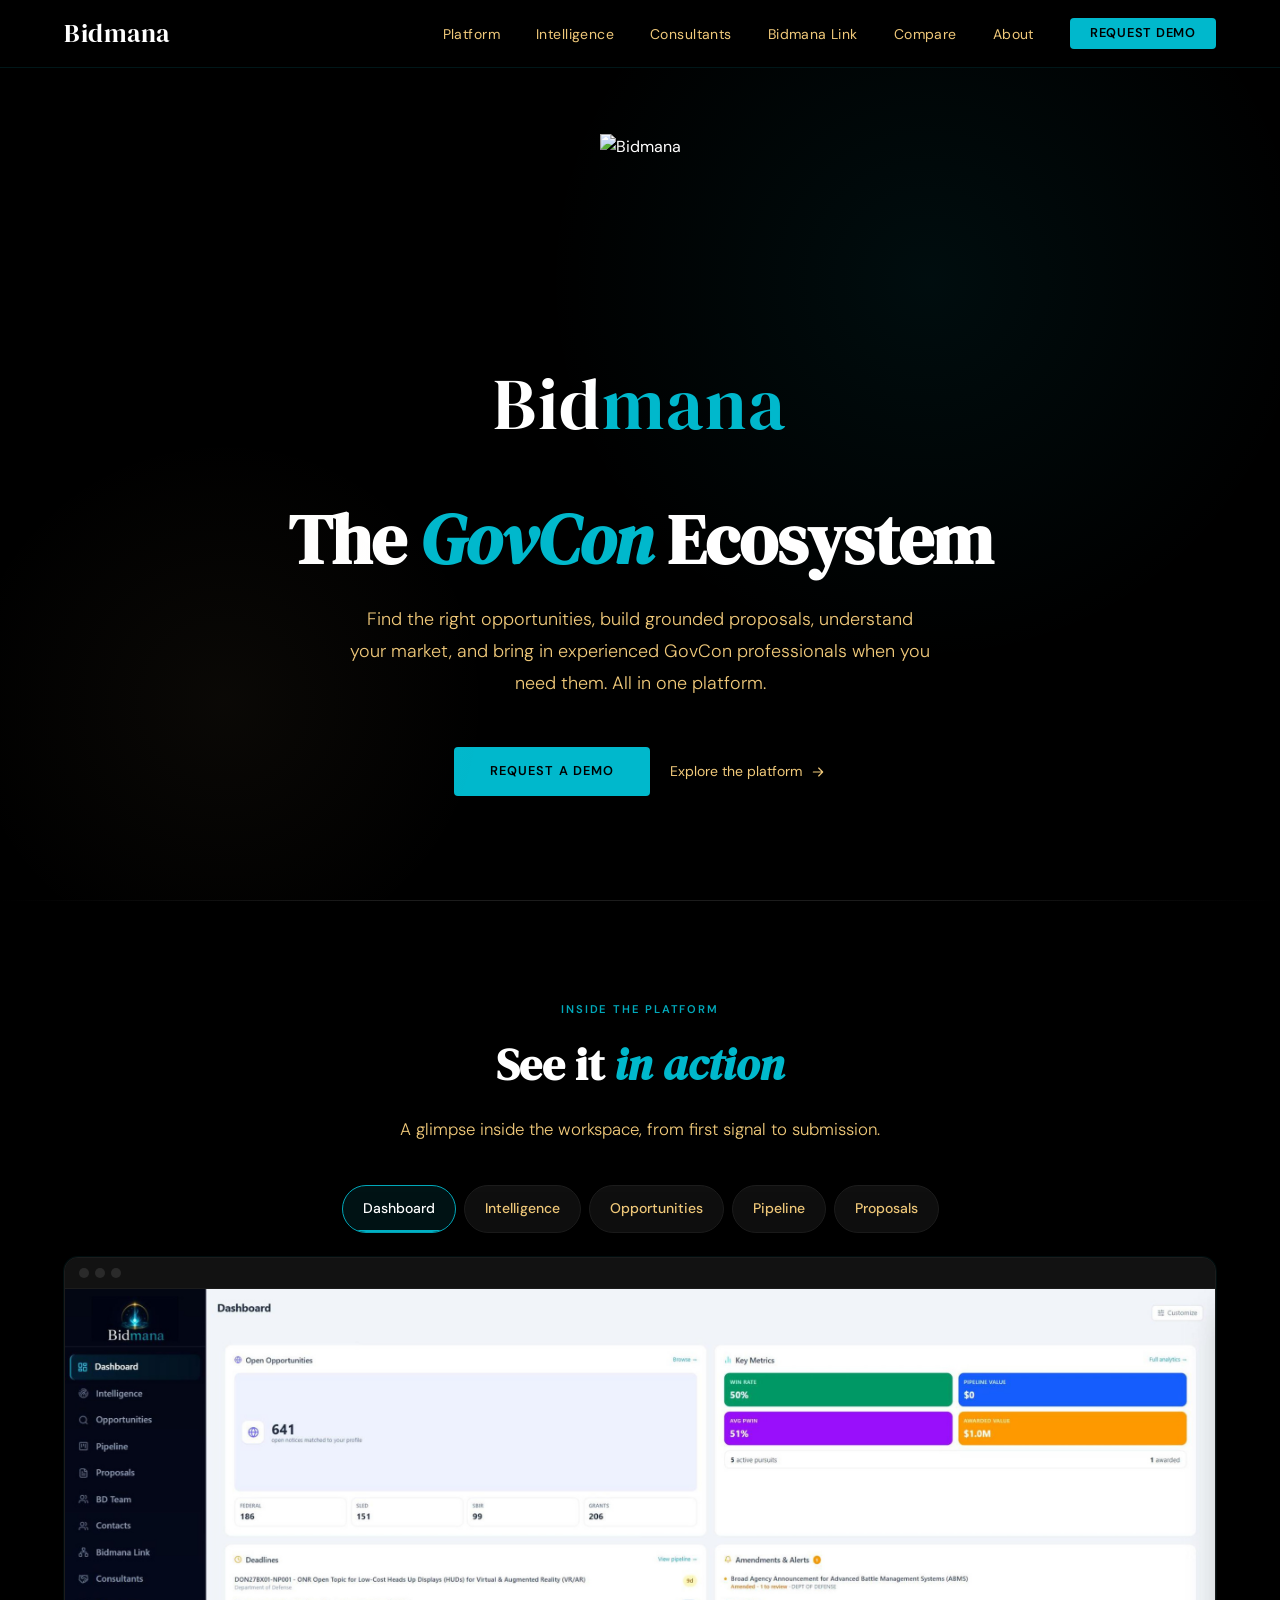
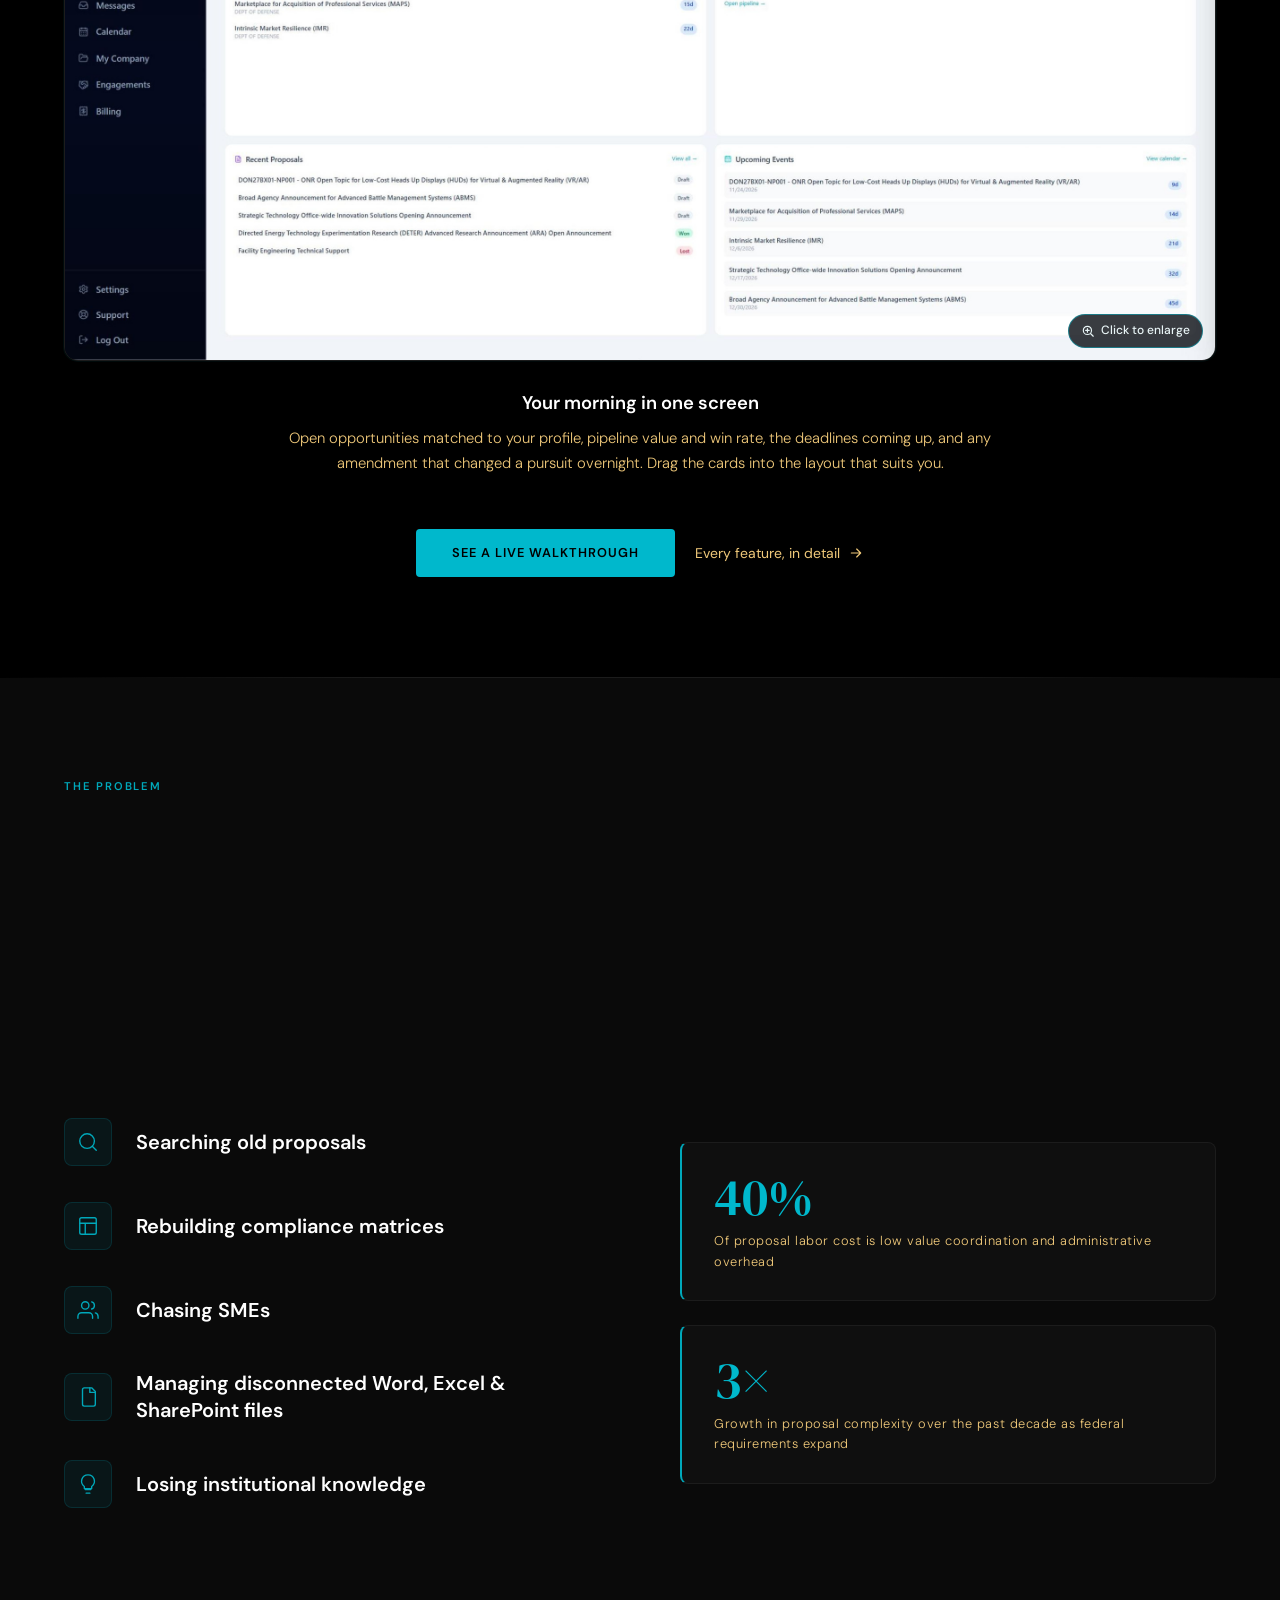
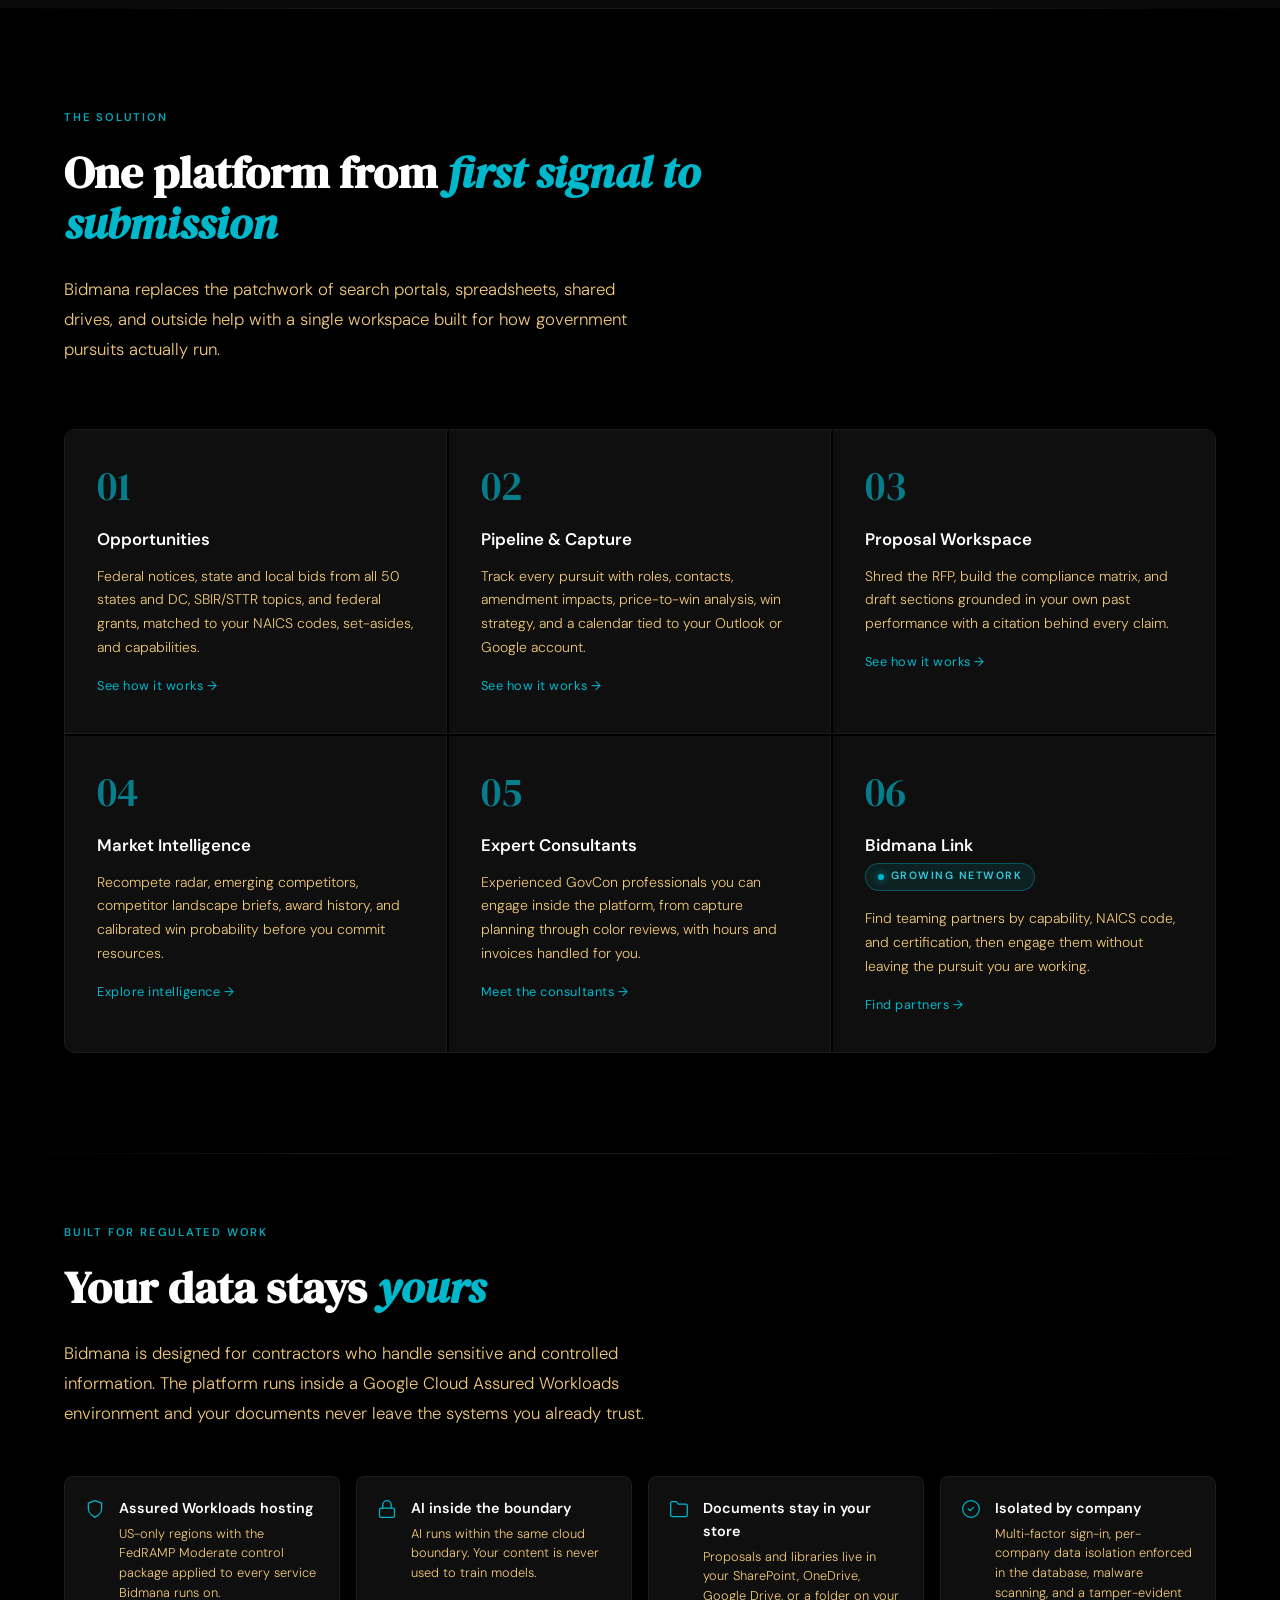
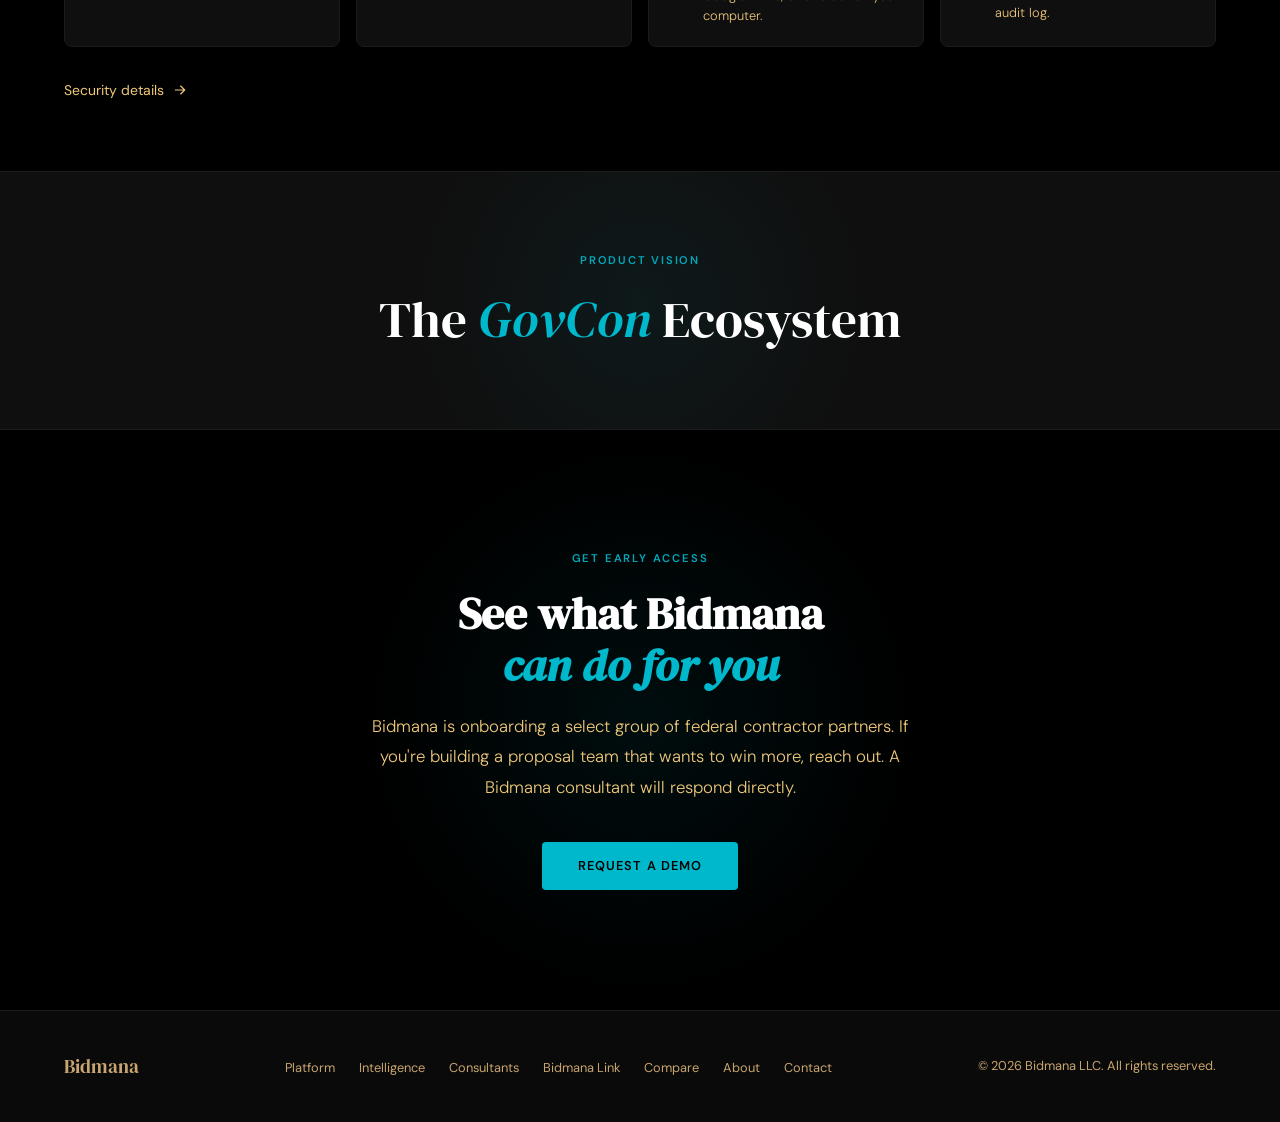
==== index.html @ 00838769 "Showcase: wider frame, enlarged view fills the window's width, screenshots saved with less compressi" ====
<!DOCTYPE html>
<html lang="en">
<head>
  <meta charset="UTF-8" />
  <meta name="viewport" content="width=device-width, initial-scale=1.0" />
  <title>Bidmana | The GovCon Ecosystem</title>
  <meta name="description" content="Bidmana modernizes government proposal operations through AI and expert consultation. Opportunities, capture, proposals, market intelligence, teaming, and GovCon consultants in one platform." />
  <link rel="canonical" href="https://bidmana.com/" />
  <link rel="icon" type="image/png" href="favicon-mana.png" />
  <link rel="preconnect" href="https://fonts.googleapis.com" />
  <link rel="preconnect" href="https://fonts.gstatic.com" crossorigin />
  <link href="https://fonts.googleapis.com/css2?family=DM+Serif+Display:ital@0;1&family=DM+Sans:ital,opsz,wght@0,9..40,300;0,9..40,400;0,9..40,500;0,9..40,600;1,9..40,300&display=swap" rel="stylesheet" />
  <link rel="stylesheet" href="assets/site.css?v=20261116b" />
</head>
<body>

  <!-- NAV -->
  <nav>
    <a href="./" class="nav-logo">Bidmana</a>
    <ul class="nav-links">
      <li><a href="platform">Platform</a></li>
      <li><a href="intelligence">Intelligence</a></li>
      <li><a href="consultants">Consultants</a></li>
      <li><a href="link">Bidmana Link</a></li>
        <li><a href="compare">Compare</a></li>
      <li><a href="about">About</a></li>
      <li><a href="mailto:contact_us@bidmana.com" class="nav-cta mailto-cta">Request Demo</a></li>
    </ul>
    <button class="nav-toggle" aria-label="Toggle menu" aria-expanded="false">
      <span></span>
      <span></span>
      <span></span>
    </button>
  </nav>

  <!-- HERO -->
  <section class="hero">
    <div class="hero-logo anim">
      <img src="mana.png" alt="Bidmana" />
      <span class="hero-wordmark"><span class="wm-bid">Bid</span><span class="wm-mana">mana</span></span>
    </div>
    <h1 class="anim" style="animation-delay:0.08s">The <em>GovCon</em> Ecosystem</h1>
    <p class="hero-sub anim" style="animation-delay:0.16s">
      Find the right opportunities, build grounded proposals, understand your market, and bring in experienced GovCon professionals when you need them. All in one platform.
    </p>
    <div class="hero-actions anim" style="animation-delay:0.24s">
      <a href="mailto:contact_us@bidmana.com" class="btn-primary mailto-cta">Request a Demo</a>
      <a href="platform" class="btn-ghost">Explore the platform
        <svg viewBox="0 0 24 24"><path d="M5 12h14M13 6l6 6-6 6"/></svg>
      </a>
    </div>
  </section>

  <div class="divider"></div>

  <!-- SHOWCASE: the product itself, one screen at a time, in the order of the app's own menu -->
  <section id="showcase" class="showcase">
    <div class="section-label">Inside the Platform</div>
    <h2 class="section-title anim">See it <em>in action</em></h2>
    <p class="section-body anim" style="animation-delay:0.1s">
      A glimpse inside the workspace, from first signal to submission.
    </p>

    <div class="shot-tabs anim" role="tablist" aria-label="Product screens" style="animation-delay:0.15s">
      <button class="shot-tab is-active" role="tab" aria-selected="true" aria-controls="shot-dashboard" id="tab-dashboard" data-shot="dashboard">
        <span class="shot-tab-label">Dashboard</span>
        <span class="shot-progress"><i></i></span>
      </button>
      <button class="shot-tab" role="tab" aria-selected="false" aria-controls="shot-intelligence" id="tab-intelligence" data-shot="intelligence" tabindex="-1">
        <span class="shot-tab-label">Intelligence</span>
        <span class="shot-progress"><i></i></span>
      </button>
      <button class="shot-tab" role="tab" aria-selected="false" aria-controls="shot-opportunities" id="tab-opportunities" data-shot="opportunities" tabindex="-1">
        <span class="shot-tab-label">Opportunities</span>
        <span class="shot-progress"><i></i></span>
      </button>
      <button class="shot-tab" role="tab" aria-selected="false" aria-controls="shot-pipeline" id="tab-pipeline" data-shot="pipeline" tabindex="-1">
        <span class="shot-tab-label">Pipeline</span>
        <span class="shot-progress"><i></i></span>
      </button>
      <button class="shot-tab" role="tab" aria-selected="false" aria-controls="shot-proposal" id="tab-proposal" data-shot="proposal" tabindex="-1">
        <span class="shot-tab-label">Proposals</span>
        <span class="shot-progress"><i></i></span>
      </button>
    </div>

    <div class="shot-stage anim" style="animation-delay:0.2s">
      <div class="shot-frame" aria-live="polite">
        <div class="shot-chrome">
          <span></span><span></span><span></span>
        </div>
        <div class="shot-screens">
          <figure class="shot-screen is-active" id="shot-dashboard" role="tabpanel" aria-labelledby="tab-dashboard">
            <img src="assets/showcase/dashboard.jpg?v=20261116x3" alt="The Bidmana dashboard on one screen: open opportunities matched to the company, key metrics, deadlines, amendment alerts, recent proposals and upcoming events" loading="lazy" width="1284" height="749" />
          </figure>
          <figure class="shot-screen" id="shot-intelligence" role="tabpanel" aria-labelledby="tab-intelligence" hidden>
            <img src="assets/showcase/intelligence.jpg?v=20261116x3" alt="Intelligence analytics on one screen: win rate, pipeline by stage, predicted versus actual win probability, score distribution and monthly pipeline adds" loading="lazy" width="1284" height="749" />
          </figure>
          <figure class="shot-screen" id="shot-opportunities" role="tabpanel" aria-labelledby="tab-opportunities" hidden>
            <img src="assets/showcase/opportunities.jpg?v=20261116x3" alt="Opportunity search results with fit scores, estimated values, due dates and one-click add to pipeline" loading="lazy" width="1284" height="749" />
          </figure>
          <figure class="shot-screen" id="shot-pipeline" role="tabpanel" aria-labelledby="tab-pipeline" hidden>
            <img src="assets/showcase/pipeline.jpg?v=20261116x3" alt="The pipeline board: pursuits moving from Tracking through Qualifying and Pursuing to Proposal and Submitted, each with its files, win probability and due date" loading="lazy" width="1284" height="749" />
          </figure>
          <figure class="shot-screen" id="shot-proposal" role="tabpanel" aria-labelledby="tab-proposal" hidden>
            <img src="assets/showcase/proposal.jpg?v=20261116x3" alt="The proposal workspace: the Word-style editor open on a proposal's cover page, with document status and the AI assistant beside it" loading="lazy" width="1284" height="749" />
          </figure>
          <button type="button" class="shot-zoom-btn" aria-label="Enlarge this screenshot">
            <svg viewBox="0 0 24 24" fill="none" stroke="currentColor" stroke-width="2" stroke-linecap="round" stroke-linejoin="round" aria-hidden="true"><circle cx="11" cy="11" r="7"/><path d="M21 21l-4.3-4.3M11 8v6M8 11h6"/></svg>
            Click to enlarge
          </button>
        </div>
      </div>

      <div class="shot-notes">
        <div class="shot-note is-active" data-shot="dashboard">
          <h3>Your morning in one screen</h3>
          <p>Open opportunities matched to your profile, pipeline value and win rate, the deadlines coming up, and any amendment that changed a pursuit overnight. Drag the cards into the layout that suits you.</p>
        </div>
        <div class="shot-note" data-shot="intelligence" hidden>
          <h3>Know the odds before you commit</h3>
          <p>Your own capture record beside market signals: win rate by agency, pipeline by stage, recompetes on the horizon, emerging competitors, and a win probability that is checked against what actually happened.</p>
        </div>
        <div class="shot-note" data-shot="opportunities" hidden>
          <h3>Search that already knows your company</h3>
          <p>Federal, state and local, SBIR and grant notices in one list, each with a fit score, an estimated value from comparable awards, and the days left to respond. One click adds it to the pipeline.</p>
        </div>
        <div class="shot-note" data-shot="pipeline" hidden>
          <h3>Every pursuit, from first look to proposal</h3>
          <p>A board that moves each opportunity through Tracking, Qualifying, Pursuing and Proposal, with its documents attached, a scored win probability, the due date, and an amendment flag the moment the notice changes.</p>
        </div>
        <div class="shot-note" data-shot="proposal" hidden>
          <h3>From solicitation to draft, with receipts</h3>
          <p>The RFP shredded into requirements, a compliance read that shows what is met, and a Word-style editor where every drafted claim is grounded in your past performance. Export when it is ready.</p>
        </div>
      </div>
    </div>

    <div class="hero-actions" style="justify-content:center; margin-top:2.25rem;">
      <a href="mailto:contact_us@bidmana.com" class="btn-primary mailto-cta">See a live walkthrough</a>
      <a href="platform" class="btn-ghost">Every feature, in detail
        <svg viewBox="0 0 24 24"><path d="M5 12h14M13 6l6 6-6 6"/></svg>
      </a>
    </div>
  </section>

  <div class="divider"></div>

  <!-- PROBLEM -->
  <section class="problem" id="problem">
    <div class="section-label">The Problem</div>
    <h2 class="section-title anim">Government proposal development is <em>broken</em></h2>
    <p class="section-body anim" style="animation-delay:0.1s">
      Proposal teams aren't losing because they can't write proposals.
    </p>
    <p class="section-body anim" style="animation-delay:0.14s">
      They're losing because they waste time searching for information, recreating content, managing disconnected tools, and coordinating SMEs.
    </p>
    <div class="problem-grid">
      <div class="problem-items">
        <div class="problem-item anim">
          <div class="problem-icon">
            <svg viewBox="0 0 24 24"><circle cx="11" cy="11" r="8"/><path d="M21 21l-4.35-4.35"/></svg>
          </div>
          <div><h4>Searching old proposals</h4></div>
        </div>
        <div class="problem-item anim" style="animation-delay:0.08s">
          <div class="problem-icon">
            <svg viewBox="0 0 24 24"><rect x="3" y="3" width="18" height="18" rx="2"/><path d="M3 9h18M9 21V9"/></svg>
          </div>
          <div><h4>Rebuilding compliance matrices</h4></div>
        </div>
        <div class="problem-item anim" style="animation-delay:0.16s">
          <div class="problem-icon">
            <svg viewBox="0 0 24 24"><path d="M17 21v-2a4 4 0 0 0-4-4H5a4 4 0 0 0-4 4v2"/><circle cx="9" cy="7" r="4"/><path d="M23 21v-2a4 4 0 0 0-3-3.87M16 3.13a4 4 0 0 1 0 7.75"/></svg>
          </div>
          <div><h4>Chasing SMEs</h4></div>
        </div>
        <div class="problem-item anim" style="animation-delay:0.24s">
          <div class="problem-icon">
            <svg viewBox="0 0 24 24"><path d="M8 2h8l4 4v14a2 2 0 0 1-2 2H8a2 2 0 0 1-2-2V4a2 2 0 0 1 2-2z"/><path d="M14 2v5h5"/></svg>
          </div>
          <div><h4>Managing disconnected Word, Excel &amp; SharePoint files</h4></div>
        </div>
        <div class="problem-item anim" style="animation-delay:0.32s">
          <div class="problem-icon">
            <svg viewBox="0 0 24 24"><path d="M9 18h6"/><path d="M10 22h4"/><path d="M12 2a7 7 0 0 0-4 12.75V17h8v-2.25A7 7 0 0 0 12 2z"/></svg>
          </div>
          <div><h4>Losing institutional knowledge</h4></div>
        </div>
      </div>
      <div class="problem-stat-block anim" style="animation-delay:0.1s">
        <div class="stat-card">
          <div class="stat-num">40%</div>
          <div class="stat-label">Of proposal labor cost is low value coordination and administrative overhead</div>
        </div>
        <div class="stat-card">
          <div class="stat-num">3×</div>
          <div class="stat-label">Growth in proposal complexity over the past decade as federal requirements expand</div>
        </div>
      </div>
    </div>
  </section>

  <div class="divider"></div>

  <!-- WHAT'S INSIDE -->
  <section id="solution">
    <div class="section-label">The Solution</div>
    <h2 class="section-title anim">One platform from <em>first signal to submission</em></h2>
    <p class="section-body anim" style="animation-delay:0.1s">
      Bidmana replaces the patchwork of search portals, spreadsheets, shared drives, and outside help with a single workspace built for how government pursuits actually run.
    </p>
    <div class="solution-grid anim" style="animation-delay:0.15s">
      <a class="sol-card" href="platform#opportunities">
        <div class="sol-num">01</div>
        <h3>Opportunities</h3>
        <p>Federal notices, state and local bids from all 50 states and DC, SBIR/STTR topics, and federal grants, matched to your NAICS codes, set-asides, and capabilities.</p>
        <span class="sol-more">See how it works →</span>
      </a>
      <a class="sol-card" href="platform#capture">
        <div class="sol-num">02</div>
        <h3>Pipeline &amp; Capture</h3>
        <p>Track every pursuit with roles, contacts, amendment impacts, price-to-win analysis, win strategy, and a calendar tied to your Outlook or Google account.</p>
        <span class="sol-more">See how it works →</span>
      </a>
      <a class="sol-card" href="platform#proposals">
        <div class="sol-num">03</div>
        <h3>Proposal Workspace</h3>
        <p>Shred the RFP, build the compliance matrix, and draft sections grounded in your own past performance with a citation behind every claim.</p>
        <span class="sol-more">See how it works →</span>
      </a>
      <a class="sol-card" href="intelligence">
        <div class="sol-num">04</div>
        <h3>Market Intelligence</h3>
        <p>Recompete radar, emerging competitors, competitor landscape briefs, award history, and calibrated win probability before you commit resources.</p>
        <span class="sol-more">Explore intelligence →</span>
      </a>
      <a class="sol-card" href="consultants">
        <div class="sol-num">05</div>
        <h3>Expert Consultants</h3>
        <p>Experienced GovCon professionals you can engage inside the platform, from capture planning through color reviews, with hours and invoices handled for you.</p>
        <span class="sol-more">Meet the consultants →</span>
      </a>
      <a class="sol-card" href="link">
        <div class="sol-num">06</div>
        <h3>Bidmana Link</h3>
        <span class="status-pill">Growing Network</span>
        <p>Find teaming partners by capability, NAICS code, and certification, then engage them without leaving the pursuit you are working.</p>
        <span class="sol-more">Find partners →</span>
      </a>
    </div>
  </section>

  <div class="divider"></div>

  <!-- TRUST -->
  <section class="tight" id="trust">
    <div class="section-label">Built for Regulated Work</div>
    <h2 class="section-title anim">Your data stays <em>yours</em></h2>
    <p class="section-body anim" style="animation-delay:0.1s">
      Bidmana is designed for contractors who handle sensitive and controlled information. The platform runs inside a Google Cloud Assured Workloads environment and your documents never leave the systems you already trust.
    </p>
    <div class="trust-strip anim" style="animation-delay:0.15s">
      <div class="trust-item">
        <svg viewBox="0 0 24 24"><path d="M12 22s8-4 8-10V5l-8-3-8 3v7c0 6 8 10 8 10z"/></svg>
        <div>
          <h4>Assured Workloads hosting</h4>
          <p>US-only regions with the FedRAMP Moderate control package applied to every service Bidmana runs on.</p>
        </div>
      </div>
      <div class="trust-item">
        <svg viewBox="0 0 24 24"><rect x="3" y="11" width="18" height="11" rx="2"/><path d="M7 11V7a5 5 0 0 1 10 0v4"/></svg>
        <div>
          <h4>AI inside the boundary</h4>
          <p>AI runs within the same cloud boundary. Your content is never used to train models.</p>
        </div>
      </div>
      <div class="trust-item">
        <svg viewBox="0 0 24 24"><path d="M22 19a2 2 0 0 1-2 2H4a2 2 0 0 1-2-2V5a2 2 0 0 1 2-2h5l2 3h9a2 2 0 0 1 2 2z"/></svg>
        <div>
          <h4>Documents stay in your store</h4>
          <p>Proposals and libraries live in your SharePoint, OneDrive, Google Drive, or a folder on your computer.</p>
        </div>
      </div>
      <div class="trust-item">
        <svg viewBox="0 0 24 24"><path d="M9 12l2 2 4-4"/><circle cx="12" cy="12" r="10"/></svg>
        <div>
          <h4>Isolated by company</h4>
          <p>Multi-factor sign-in, per-company data isolation enforced in the database, malware scanning, and a tamper-evident audit log.</p>
        </div>
      </div>
    </div>
    <div class="hero-actions" style="justify-content:flex-start; margin-top:2rem;">
      <a href="platform#security" class="btn-ghost">Security details
        <svg viewBox="0 0 24 24"><path d="M5 12h14M13 6l6 6-6 6"/></svg>
      </a>
    </div>
  </section>

  <!-- VISION BAND -->
  <div class="vision-band">
    <div class="section-label">Product Vision</div>
    <div class="vision-quote anim">
      The <em>GovCon</em> Ecosystem
    </div>
  </div>

  <!-- CTA -->
  <section class="cta-section" id="contact">
    <div class="section-label">Get Early Access</div>
    <h2 class="section-title anim">See what Bidmana<br /><em>can do for you</em></h2>
    <p class="section-body anim" style="animation-delay:0.1s">
      Bidmana is onboarding a select group of federal contractor partners. If you're building a proposal team that wants to win more, reach out. A Bidmana consultant will respond directly.
    </p>
    <div class="cta-actions anim" style="animation-delay:0.2s">
      <a href="mailto:contact_us@bidmana.com" class="btn-primary mailto-cta">Request a Demo</a>
    </div>
  </section>

  <!-- FOOTER -->
  <footer>
    <div class="footer-inner">
      <a href="./" class="footer-brand">Bidmana</a>
      <ul class="footer-links">
        <li><a href="platform">Platform</a></li>
        <li><a href="intelligence">Intelligence</a></li>
        <li><a href="consultants">Consultants</a></li>
        <li><a href="link">Bidmana Link</a></li>
        <li><a href="compare">Compare</a></li>
        <li><a href="about">About</a></li>
        <li><a href="mailto:contact_us@bidmana.com" class="mailto-cta">Contact</a></li>
      </ul>
      <span class="footer-copy">© 2026 Bidmana LLC. All rights reserved.</span>
    </div>
  </footer>

  <script src="assets/site.js?v=20261116"></script>
</body>
</html>
---- assets/site.css ----
*, *::before, *::after { box-sizing: border-box; margin: 0; padding: 0; }

:root {
  --black:        #000000;
  --black-mid:    #0a0a0a;
  --black-card:   #0f0f0f;
  --black-border: #1c1c1c;
  --teal:         #00B8CC;
  --teal-light:   #33CCDD;
  --teal-dim:     #00A8BA;
  --teal-glow:    rgba(0,184,204,0.10);
  --gold:         #C8A56E;
  --gold-light:   #E2C99A;
  --gold-muted:   #7A6040;
  --text-primary: #FFFFFF;
  --text-secondary: #F0C97A;
  --text-muted:   #C8A56E;
}

html { scroll-behavior: smooth; }

body {
  font-family: 'DM Sans', sans-serif;
  background: var(--black);
  color: var(--text-primary);
  line-height: 1.6;
  overflow-x: hidden;
}

/* ── NAV ── */
nav {
  position: fixed;
  top: 0; left: 0; right: 0;
  z-index: 100;
  display: flex;
  align-items: center;
  justify-content: space-between;
  padding: 0 5%;
  height: 68px;
  background: rgba(0,0,0,0.90);
  backdrop-filter: blur(14px);
  border-bottom: 1px solid rgba(0,184,204,0.12);
}

.nav-logo {
  display: inline-flex;
  align-items: center;
  gap: 0.55rem;
  font-family: 'DM Serif Display', serif;
  font-size: 1.6rem;
  color: var(--text-primary);
  text-decoration: none;
  letter-spacing: 0.02em;
}

.nav-logo img { height: 34px; width: auto; mix-blend-mode: screen; }
.nav-logo:hover { color: var(--teal); transition: color 0.2s; }

.nav-links {
  display: flex;
  align-items: center;
  gap: 2.25rem;
  list-style: none;
}

.nav-links a {
  color: var(--text-secondary);
  text-decoration: none;
  font-size: 0.875rem;
  font-weight: 400;
  letter-spacing: 0.03em;
  transition: color 0.2s;
  padding-bottom: 2px;
  border-bottom: 1px solid transparent;
}

.nav-links a:hover { color: var(--text-primary); }
.nav-links a[aria-current="page"] { color: var(--text-primary); border-bottom-color: var(--teal); }

.nav-links a.nav-cta {
  display: inline-flex;
  align-items: center;
  justify-content: center;
  background: var(--teal);
  color: #000;
  padding: 0.55rem 1.25rem;
  border: none;
  border-radius: 4px;
  font-weight: 600;
  font-size: 0.8rem;
  line-height: 1;
  letter-spacing: 0.06em;
  text-transform: uppercase;
  transition: background 0.2s;
}

.nav-links a.nav-cta:hover { background: var(--teal-light); color: #000; }

.nav-toggle {
  display: none;
  flex-direction: column;
  justify-content: center;
  gap: 5px;
  width: 32px;
  height: 32px;
  background: none;
  border: none;
  cursor: pointer;
  z-index: 101;
  padding: 0;
}

.nav-toggle span {
  display: block;
  width: 100%;
  height: 2px;
  background: var(--text-primary);
  transition: transform 0.25s ease, opacity 0.2s ease;
}

.nav-toggle.open span:nth-child(1) { transform: translateY(7px) rotate(45deg); }
.nav-toggle.open span:nth-child(2) { opacity: 0; }
.nav-toggle.open span:nth-child(3) { transform: translateY(-7px) rotate(-45deg); }

/* ── HERO (home) ── */
.hero {
  min-height: 100vh;
  display: flex;
  flex-direction: column;
  justify-content: center;
  align-items: center;
  text-align: center;
  padding: 120px 5% 90px;
  position: relative;
  overflow: hidden;
}

.hero::before {
  content: '';
  position: absolute;
  top: -15%;
  right: -5%;
  width: 65vw;
  height: 65vw;
  background: radial-gradient(ellipse at center, rgba(0,184,204,0.07) 0%, transparent 65%);
  pointer-events: none;
}

.hero::after {
  content: '';
  position: absolute;
  bottom: -10%;
  left: -5%;
  width: 45vw;
  height: 45vw;
  background: radial-gradient(ellipse at center, rgba(200,165,110,0.05) 0%, transparent 65%);
  pointer-events: none;
}

.hero-logo {
  margin-bottom: 2.5rem;
  display: flex;
  flex-direction: column;
  align-items: center;
  gap: 0.75rem;
}

.hero-logo img { height: 200px; width: auto; mix-blend-mode: screen; }

.hero-logo .hero-wordmark {
  font-family: 'DM Serif Display', serif;
  font-size: 4.5rem;
  letter-spacing: 0.02em;
}

.hero-logo .hero-wordmark .wm-bid { color: var(--text-primary); }
.hero-logo .hero-wordmark .wm-mana { color: var(--teal); }

.hero h1 {
  font-family: 'DM Serif Display', serif;
  font-size: clamp(2.75rem, 5.5vw, 5rem);
  line-height: 1.1;
  letter-spacing: -0.01em;
  max-width: 820px;
  margin: 0 auto 1.5rem;
}

.hero h1 em { font-style: italic; color: var(--teal); }

.hero-sub {
  font-size: clamp(1rem, 1.4vw, 1.15rem);
  color: var(--text-secondary);
  max-width: 580px;
  margin: 0 auto 3rem;
  font-weight: 300;
  line-height: 1.8;
}

.hero-actions {
  display: flex;
  gap: 1.25rem;
  flex-wrap: wrap;
  align-items: center;
  justify-content: center;
}

/* ── PAGE HERO (inner pages) ── */
.page-hero {
  padding: 150px 5% 70px;
  position: relative;
  overflow: hidden;
  text-align: left;
}

.page-hero::before {
  content: '';
  position: absolute;
  top: -20%;
  right: -10%;
  width: 55vw;
  height: 55vw;
  background: radial-gradient(ellipse at center, rgba(0,184,204,0.08) 0%, transparent 65%);
  pointer-events: none;
}

.page-hero h1 {
  font-family: 'DM Serif Display', serif;
  font-size: clamp(2.5rem, 4.5vw, 4rem);
  line-height: 1.1;
  letter-spacing: -0.01em;
  max-width: 820px;
  margin-bottom: 1.25rem;
  position: relative;
}

.page-hero h1 em { font-style: italic; color: var(--teal); }

.page-hero .hero-sub { margin: 0 0 2rem; max-width: 640px; position: relative; }
.page-hero .hero-actions { justify-content: flex-start; position: relative; }

/* ── BUTTONS ── */
.btn-primary {
  display: inline-block;
  background: var(--teal);
  color: #000;
  font-family: 'DM Sans', sans-serif;
  font-size: 0.8rem;
  font-weight: 600;
  letter-spacing: 0.08em;
  text-transform: uppercase;
  text-decoration: none;
  padding: 0.875rem 2.25rem;
  border-radius: 4px;
  transition: background 0.2s, transform 0.15s;
}

.btn-primary:hover { background: var(--teal-light); transform: translateY(-1px); }

.btn-ghost {
  display: inline-flex;
  align-items: center;
  gap: 0.5rem;
  color: var(--text-secondary);
  font-size: 0.875rem;
  font-weight: 400;
  text-decoration: none;
  transition: color 0.2s;
}

.btn-ghost:hover { color: var(--text-primary); }
.btn-ghost svg { width: 16px; height: 16px; stroke: currentColor; fill: none; stroke-width: 1.75; stroke-linecap: round; stroke-linejoin: round; transition: transform 0.2s; }
.btn-ghost:hover svg { transform: translateX(3px); }

/* ── DIVIDER ── */
.divider {
  width: 100%;
  height: 1px;
  background: linear-gradient(90deg, transparent, var(--black-border) 30%, var(--black-border) 70%, transparent);
}

/* ── SECTIONS ── */
section { padding: 100px 5%; }
section.tight { padding: 70px 5%; }

.section-label {
  font-size: 0.7rem;
  font-weight: 600;
  letter-spacing: 0.16em;
  text-transform: uppercase;
  color: var(--teal-dim);
  margin-bottom: 1.25rem;
}

.section-title {
  font-family: 'DM Serif Display', serif;
  font-size: clamp(2rem, 3.5vw, 3.25rem);
  line-height: 1.15;
  max-width: 680px;
  margin-bottom: 1.5rem;
}

.section-title em { font-style: italic; color: var(--teal); }

.section-body {
  font-size: 1.05rem;
  color: var(--text-secondary);
  max-width: 580px;
  line-height: 1.8;
  font-weight: 300;
}

.section-body + .section-body { margin-top: 1.25rem; }

.centered { text-align: center; }
.centered .section-label { display: flex; justify-content: center; }

/* status pill (e.g. Bidmana Link: Growing Network) */
.status-pill {
  display: inline-flex;
  align-items: center;
  gap: 0.45rem;
  font-family: 'DM Sans', sans-serif;
  font-size: 0.66rem;
  font-weight: 600;
  letter-spacing: 0.14em;
  text-transform: uppercase;
  color: var(--teal-light);
  background: var(--teal-glow);
  border: 1px solid rgba(0,184,204,0.35);
  border-radius: 999px;
  padding: 0.3rem 0.75rem;
  vertical-align: middle;
  white-space: nowrap;
}
.status-pill::before {
  content: '';
  width: 6px;
  height: 6px;
  border-radius: 50%;
  background: var(--teal);
  box-shadow: 0 0 8px var(--teal);
}
.section-label .status-pill { margin-left: 0.75rem; }
.sol-card .status-pill { margin-top: -0.5rem; margin-bottom: 1rem; }
.centered .section-title, .centered .section-body { margin-left: auto; margin-right: auto; }

/* ── PROBLEM ── */
.problem { background: var(--black-mid); }

.problem-grid {
  display: grid;
  grid-template-columns: 1fr 1fr;
  gap: 5rem;
  align-items: center;
  margin-top: 4rem;
}

.problem-items { display: flex; flex-direction: column; gap: 2.25rem; }

.problem-item { display: flex; gap: 1.5rem; align-items: center; }

.problem-icon {
  width: 48px;
  height: 48px;
  min-width: 48px;
  border-radius: 8px;
  background: rgba(0,184,204,0.07);
  border: 1px solid rgba(0,184,204,0.15);
  display: flex;
  align-items: center;
  justify-content: center;
}

.problem-icon svg {
  width: 22px;
  height: 22px;
  stroke: var(--teal-dim);
  fill: none;
  stroke-width: 1.5;
  stroke-linecap: round;
  stroke-linejoin: round;
}

.problem-item h4 { font-size: 1.25rem; font-weight: 600; line-height: 1.35; color: var(--text-primary); }

.problem-stat-block { display: flex; flex-direction: column; gap: 1.5rem; }

.stat-card {
  background: var(--black-card);
  border: 1px solid var(--black-border);
  border-radius: 8px;
  padding: 1.75rem 2rem;
  border-left: 2px solid var(--teal-dim);
}

.stat-card .stat-num {
  font-family: 'DM Serif Display', serif;
  font-size: 3.25rem;
  color: var(--teal);
  line-height: 1;
  margin-bottom: 0.5rem;
}

.stat-card .stat-label { font-size: 0.8rem; color: var(--text-secondary); letter-spacing: 0.04em; font-weight: 300; }

/* ── SOLUTION / OVERVIEW GRID ── */
.solution-grid {
  display: grid;
  grid-template-columns: repeat(3, 1fr);
  gap: 1.5px;
  margin-top: 4rem;
  border: 1.5px solid var(--black-border);
  border-radius: 10px;
  overflow: hidden;
}

.sol-card {
  display: block;
  background: var(--black-card);
  padding: 2.25rem 2rem;
  border-right: 1.5px solid var(--black-border);
  border-bottom: 1.5px solid var(--black-border);
  transition: background 0.25s;
  text-decoration: none;
  color: inherit;
}

.sol-card:nth-child(3n) { border-right: none; }
.sol-card:nth-last-child(-n+3) { border-bottom: none; }
.sol-card:hover { background: #141414; }

.sol-num {
  font-family: 'DM Serif Display', serif;
  font-size: 2.5rem;
  color: rgba(0,184,204,0.65);
  margin-bottom: 1.25rem;
  line-height: 1;
}

.sol-card h3 { font-size: 1.05rem; font-weight: 600; margin-bottom: 0.75rem; color: var(--text-primary); }
.sol-card p { font-size: 0.875rem; color: var(--text-secondary); line-height: 1.7; font-weight: 300; }
.sol-card .sol-more { display: inline-block; margin-top: 1rem; font-size: 0.8rem; color: var(--teal); letter-spacing: 0.04em; }
a.sol-card:hover .sol-more { color: var(--teal-light); }

/* ── FEATURE SECTIONS (two-column: text + feature list) ── */
.feature-section { position: relative; overflow: hidden; }
.feature-section.alt { background: var(--black-mid); }

.feature-inner {
  display: grid;
  grid-template-columns: 1fr 1fr;
  gap: 5rem;
  align-items: center;
  position: relative;
}

.feature-inner.reverse > :first-child { order: 2; }

.feature-list { display: flex; flex-direction: column; gap: 1.25rem; }

.feature {
  display: flex;
  gap: 1rem;
  align-items: flex-start;
  padding: 1.25rem;
  background: var(--black-card);
  border: 1px solid var(--black-border);
  border-radius: 8px;
  transition: border-color 0.25s;
}

.feature:hover { border-color: rgba(0,184,204,0.25); }

.feature-icon {
  width: 32px;
  height: 32px;
  min-width: 32px;
  border-radius: 6px;
  background: var(--teal-glow);
  border: 1px solid rgba(0,184,204,0.2);
  display: flex;
  align-items: center;
  justify-content: center;
  margin-top: 1px;
}

.feature-icon svg {
  width: 15px;
  height: 15px;
  stroke: var(--teal);
  fill: none;
  stroke-width: 1.5;
  stroke-linecap: round;
  stroke-linejoin: round;
}

.feature h4 { font-size: 0.9rem; font-weight: 600; color: var(--text-primary); margin-bottom: 0.25rem; }
.feature p { font-size: 0.82rem; color: var(--text-secondary); line-height: 1.6; font-weight: 300; }

/* ── CARD GRID (intelligence, security, why-now) ── */
.card-grid {
  display: grid;
  grid-template-columns: repeat(2, 1fr);
  gap: 1.5rem;
  margin-top: 3.5rem;
  position: relative;
}

.card-grid.three { grid-template-columns: repeat(3, 1fr); }

.info-card {
  background: var(--black-card);
  border: 1px solid var(--black-border);
  border-radius: 10px;
  padding: 2rem;
  transition: border-color 0.25s, transform 0.2s;
}

.info-card:hover { border-color: rgba(0,184,204,0.3); transform: translateY(-2px); }

.info-card-icon {
  width: 40px;
  height: 40px;
  border-radius: 8px;
  background: var(--teal-glow);
  border: 1px solid rgba(0,184,204,0.2);
  display: flex;
  align-items: center;
  justify-content: center;
  margin-bottom: 1.25rem;
}

.info-card-icon svg {
  width: 18px;
  height: 18px;
  stroke: var(--teal);
  fill: none;
  stroke-width: 1.5;
  stroke-linecap: round;
  stroke-linejoin: round;
}

.info-card h3 { font-size: 1rem; font-weight: 600; color: var(--text-primary); margin-bottom: 0.6rem; line-height: 1.3; }
.info-card p { font-size: 0.875rem; color: var(--text-secondary); line-height: 1.7; font-weight: 300; }

/* ── CONSULTANT STAGES ── */
.consultant { background: var(--black); position: relative; overflow: hidden; }

.consultant::before {
  content: '';
  position: absolute;
  top: 50%;
  left: 50%;
  transform: translate(-50%, -50%);
  width: 700px;
  height: 700px;
  background: radial-gradient(ellipse, rgba(0,184,204,0.06) 0%, transparent 65%);
  pointer-events: none;
}

.consultant-stages { display: flex; flex-direction: column; position: relative; }

.consultant-stages::before {
  content: '';
  position: absolute;
  top: 6px;
  bottom: 6px;
  left: 5px;
  width: 1px;
  background: var(--black-border);
}

.consultant-stage {
  position: relative;
  display: flex;
  gap: 1.1rem;
  padding: 1.1rem 1rem;
  margin: 0 -1rem;
  border-radius: 8px;
  cursor: default;
  transition: background-color 0.25s;
}

.consultant-stage:first-child { padding-top: 0; }
.consultant-stage:last-child { padding-bottom: 0; }
.consultant-stage:hover { background: var(--black-card); }

.consultant-stage-dot {
  flex: none;
  width: 10px;
  height: 10px;
  margin-top: 4px;
  border-radius: 50%;
  background: var(--teal);
  box-shadow: 0 0 8px rgba(0,184,204,0.55);
  position: relative;
  z-index: 1;
  transition: transform 0.25s, box-shadow 0.25s;
}

.consultant-stage:hover .consultant-stage-dot { transform: scale(1.35); box-shadow: 0 0 12px rgba(0,184,204,0.9); }
.consultant-stage-text { transition: transform 0.25s; }
.consultant-stage:hover .consultant-stage-text { transform: translateX(4px); }

.consultant-stage h4 { font-size: 0.9rem; font-weight: 600; color: var(--text-primary); margin-bottom: 0.3rem; transition: color 0.25s; }
.consultant-stage:hover h4 { color: var(--teal); }
.consultant-stage p { font-size: 0.8rem; color: var(--text-secondary); line-height: 1.6; font-weight: 300; }

/* ── STEPS (numbered how-it-works) ── */
.steps {
  display: grid;
  grid-template-columns: repeat(4, 1fr);
  gap: 1.5rem;
  margin-top: 3.5rem;
  counter-reset: step;
}

.step {
  background: var(--black-card);
  border: 1px solid var(--black-border);
  border-radius: 10px;
  padding: 1.75rem;
  position: relative;
}

.step::before {
  counter-increment: step;
  content: counter(step, decimal-leading-zero);
  font-family: 'DM Serif Display', serif;
  font-size: 2rem;
  color: rgba(0,184,204,0.65);
  line-height: 1;
  display: block;
  margin-bottom: 1rem;
}

.step h4 { font-size: 0.95rem; font-weight: 600; color: var(--text-primary); margin-bottom: 0.5rem; }
.step p { font-size: 0.85rem; color: var(--text-secondary); line-height: 1.65; font-weight: 300; }

/* ── ADVANTAGE ── */
.advantage { background: var(--black-mid); }

.advantage-inner {
  display: grid;
  grid-template-columns: 1fr 1fr;
  gap: 5rem;
  align-items: start;
}

.moat-list { list-style: none; margin-top: 2.5rem; display: flex; flex-direction: column; gap: 0; }

.moat-list li {
  display: flex;
  align-items: center;
  gap: 1rem;
  padding: 1.25rem 0;
  border-bottom: 1px solid var(--black-border);
  font-size: 0.95rem;
  color: var(--text-secondary);
  font-weight: 300;
  transition: color 0.2s;
}

.moat-list li:first-child { border-top: 1px solid var(--black-border); }
.moat-list li:hover { color: var(--text-primary); }

.moat-dot {
  width: 6px;
  height: 6px;
  min-width: 6px;
  border-radius: 50%;
  background: var(--teal);
  box-shadow: 0 0 6px rgba(0,184,204,0.5);
}

.why-now-grid { display: grid; grid-template-columns: 1fr 1fr; gap: 1rem; }

.why-card {
  background: var(--black-card);
  border: 1px solid var(--black-border);
  border-radius: 8px;
  padding: 1.75rem;
  transition: border-color 0.25s;
}

.why-card:hover { border-color: rgba(0,184,204,0.25); }
.why-card h4 { font-size: 1.05rem; font-weight: 600; color: var(--text-primary); margin-bottom: 0.5rem; }
.why-card p { font-size: 0.95rem; color: var(--text-muted); line-height: 1.6; font-weight: 300; }

/* ── VISION BAND ── */
.vision-band {
  background: var(--black-card);
  border-top: 1px solid var(--black-border);
  border-bottom: 1px solid var(--black-border);
  padding: 80px 5%;
  text-align: center;
  position: relative;
  overflow: hidden;
}

.vision-band::before {
  content: '';
  position: absolute;
  top: 50%;
  left: 50%;
  transform: translate(-50%, -50%);
  width: 500px;
  height: 500px;
  background: radial-gradient(ellipse, rgba(0,184,204,0.06) 0%, transparent 65%);
  pointer-events: none;
}

.vision-band .section-label { justify-content: center; display: flex; }

.vision-quote {
  font-family: 'DM Serif Display', serif;
  font-size: clamp(2rem, 4vw, 3.75rem);
  line-height: 1.15;
  max-width: 900px;
  margin: 0 auto;
  color: var(--text-primary);
  position: relative;
}

.vision-quote em { color: var(--teal); font-style: italic; }

/* ── TRUST STRIP ── */
.trust-strip {
  display: grid;
  grid-template-columns: repeat(4, 1fr);
  gap: 1rem;
  margin-top: 3rem;
}

.trust-item {
  display: flex;
  gap: 0.9rem;
  align-items: flex-start;
  padding: 1.25rem;
  border: 1px solid var(--black-border);
  border-radius: 8px;
  background: var(--black-card);
}

.trust-item svg {
  width: 20px;
  height: 20px;
  min-width: 20px;
  stroke: var(--teal);
  fill: none;
  stroke-width: 1.5;
  stroke-linecap: round;
  stroke-linejoin: round;
  margin-top: 2px;
}

.trust-item h4 { font-size: 0.9rem; font-weight: 600; color: var(--text-primary); margin-bottom: 0.2rem; }
.trust-item p { font-size: 0.8rem; color: var(--text-secondary); line-height: 1.55; font-weight: 300; }

/* ── CTA ── */
.cta-section { text-align: center; padding: 120px 5%; position: relative; overflow: hidden; }

.cta-section::before {
  content: '';
  position: absolute;
  top: 50%;
  left: 50%;
  transform: translate(-50%, -50%);
  width: 600px;
  height: 600px;
  background: radial-gradient(ellipse, rgba(0,184,204,0.07) 0%, transparent 65%);
  pointer-events: none;
}

.cta-section .section-label { justify-content: center; display: flex; }
.cta-section .section-title { margin: 0 auto 1.25rem; text-align: center; }
.cta-section .section-body  { margin: 0 auto 2.5rem; text-align: center; }

.cta-actions { display: flex; gap: 1rem; justify-content: center; flex-wrap: wrap; }

/* ── TEAM ── */
.team { background: var(--black); position: relative; overflow: hidden; }

.team::before {
  content: '';
  position: absolute;
  top: -10%;
  left: 50%;
  transform: translateX(-50%);
  width: 60vw;
  height: 60vw;
  background: radial-gradient(ellipse at center, rgba(0,184,204,0.05) 0%, transparent 65%);
  pointer-events: none;
}

.team-grid {
  display: grid;
  /* Two leaders since 2026-10-14: two columns, centred under the heading. */
  grid-template-columns: repeat(2, 1fr);
  gap: 2rem;
  max-width: 54rem;
  margin: 4rem auto 0;
  position: relative;
}

.team-card {
  background: var(--black-card);
  border: 1px solid var(--black-border);
  border-radius: 10px;
  padding: 2.5rem;
  transition: border-color 0.25s;
}

.team-card:hover { border-color: rgba(0,184,204,0.3); }

.team-photo {
  width: 96px;
  height: 96px;
  border-radius: 50%;
  object-fit: cover;
  border: 2px solid rgba(0,184,204,0.3);
  margin-bottom: 1.5rem;
}

.team-card h3 { font-family: 'DM Serif Display', serif; font-size: 1.4rem; color: var(--text-primary); margin-bottom: 0.35rem; }

.team-role {
  font-size: 0.8rem;
  font-weight: 600;
  letter-spacing: 0.06em;
  text-transform: uppercase;
  color: var(--teal);
  margin-bottom: 1.25rem;
}

.team-card p { font-size: 0.9rem; color: var(--text-secondary); line-height: 1.75; font-weight: 300; margin-bottom: 1rem; }
.team-card p:last-child { margin-bottom: 0; }

/* ── FOOTER ── */
footer {
  border-top: 1px solid var(--black-border);
  padding: 2.5rem 5%;
  background: var(--black-mid);
}

.footer-inner {
  display: flex;
  align-items: center;
  justify-content: space-between;
  gap: 1.5rem;
  flex-wrap: wrap;
}

.footer-brand { font-family: 'DM Serif Display', serif; font-size: 1.2rem; color: var(--text-muted); text-decoration: none; transition: color 0.2s; }
.footer-brand:hover { color: var(--text-primary); }

.footer-links { display: flex; gap: 1.5rem; list-style: none; flex-wrap: wrap; }
.footer-links a { font-size: 0.8rem; color: var(--text-muted); text-decoration: none; transition: color 0.2s; }
.footer-links a:hover { color: var(--text-primary); }

.footer-copy { font-size: 0.8rem; color: var(--text-muted); }

/* ── COMPARISON TABLE ── */
.compare-wrap {
  margin-top: 3rem;
  /* clip, not auto: a scrolling box would hold the sticky header inside
     itself, and the header has to follow the PAGE as it scrolls (Greg,
     2026-11-10). The table reflows to any width, so nothing needs to scroll
     sideways. */
  overflow: clip;
  border: 1px solid var(--black-border);
  border-radius: 10px;
  background: var(--black-card);
}

.compare {
  width: 100%;
  min-width: 0;
  border-collapse: separate;
  border-spacing: 0;
  font-size: 0.76rem;
  table-layout: fixed;
}

.compare th,
.compare td {
  padding: 0.6rem 0.5rem;
  text-align: center;
  vertical-align: middle;
  border-bottom: 1px solid var(--black-border);
  color: var(--text-secondary);
  font-weight: 300;
  line-height: 1.45;
}

.compare thead th {
  position: sticky;
  top: 68px;   /* under the fixed nav bar */
  background: #121212;
  color: var(--text-primary);
  font-weight: 600;
  font-size: 0.74rem;
  letter-spacing: 0.03em;
  border-bottom: 1px solid rgba(0,184,204,0.35);
  z-index: 1;
}

.compare thead th small {
  display: block;
  margin-top: 0.15rem;
  font-size: 0.62rem;
  font-weight: 300;
  letter-spacing: 0.02em;
  color: var(--text-muted);
}

.compare th:first-child,
.compare td:first-child {
  text-align: left;
  color: var(--text-primary);
  font-weight: 500;
  width: 190px;
  min-width: 190px;
  padding-left: 0.85rem;
  position: sticky;
  left: 0;
  background: var(--black-card);
  z-index: 1;
}

.compare thead th:first-child { background: #121212; z-index: 2; }

.compare td:first-child span {
  display: block;
  margin-top: 0.15rem;
  font-size: 0.66rem;
  font-weight: 300;
  color: var(--text-muted);
}

.compare .col-bidmana,
.compare td.col-bidmana {
  background: rgba(0,184,204,0.16);
  border-left: 1px solid rgba(0,184,204,0.45);
  border-right: 1px solid rgba(0,184,204,0.45);
  color: var(--text-primary);
}
.compare thead th.col-bidmana {
  color: var(--teal-light);
  /* opaque: rows pass underneath the sticky header */
  background: linear-gradient(rgba(0,184,204,0.22), rgba(0,184,204,0.22)), #121212;
  border-top: 2px solid var(--teal);
  border-bottom: 1px solid var(--teal);
  font-size: 0.82rem;
}
.compare td.col-bidmana.text { color: var(--text-primary); font-weight: 400; }

.compare tbody tr:last-child td { border-bottom: none; }
.compare tbody tr:hover td { background: #141414; }
.compare tbody tr:hover td.col-bidmana { background: rgba(0,184,204,0.24); }

.compare .group td {
  background: #0c0c0c;
  color: var(--teal);
  font-size: 0.72rem;
  font-weight: 600;
  letter-spacing: 0.14em;
  text-transform: uppercase;
  text-align: left;
  padding: 0.4rem 0.85rem;
}
.compare .group td:first-child { background: #0c0c0c; }

.mark {
  display: inline-flex;
  align-items: center;
  justify-content: center;
  width: 20px;
  height: 20px;
  border-radius: 50%;
  font-size: 0.78rem;
  font-weight: 700;
  line-height: 1;
}
.mark.yes { background: var(--teal); color: #031417; }
.compare td.col-bidmana .mark.yes {
  background: var(--teal-light);
  box-shadow: 0 0 0 3px rgba(51,204,221,0.28), 0 0 12px rgba(0,184,204,0.45);
}
.mark.part { background: var(--gold); color: #1a1206; }
.mark.no { background: rgba(255,255,255,0.10); color: #b3b3b3; }
.mark.ns { background: transparent; color: #8a8a8a; font-weight: 300; font-size: 0.66rem; width: auto; height: auto; }
.compare td.text { font-size: 0.68rem; line-height: 1.4; }

.compare-note {
  margin-top: 1.25rem;
  font-size: 0.78rem;
  color: var(--text-muted);
  line-height: 1.6;
  font-weight: 300;
  max-width: 900px;
}
.compare-note a { color: var(--teal); text-decoration: none; }
.compare-note a:hover { color: var(--teal-light); }

.compare-legend {
  display: flex;
  gap: 1.5rem;
  flex-wrap: wrap;
  margin-top: 1rem;
  font-size: 0.78rem;
  color: var(--text-muted);
  font-weight: 300;
}
.compare-legend span { display: inline-flex; align-items: center; gap: 0.5rem; }

.sources { list-style: none; margin-top: 1.5rem; display: grid; grid-template-columns: repeat(3, 1fr); gap: 0.75rem 2rem; }
.sources li { font-size: 0.8rem; color: var(--text-muted); font-weight: 300; line-height: 1.5; }
.sources a { color: var(--teal); text-decoration: none; }
.sources a:hover { color: var(--teal-light); }
@media (max-width: 900px) { .sources { grid-template-columns: 1fr; } }


@media (max-width: 1100px) {
  .compare { font-size: 0.7rem; }
  .compare th, .compare td { padding: 0.5rem 0.3rem; }
  .compare th:first-child, .compare td:first-child { width: 150px; min-width: 150px; padding-left: 0.6rem; }
  .compare thead th { font-size: 0.66rem; letter-spacing: 0.01em; }
  .compare thead th small { display: none; }
  .compare td:first-child span { font-size: 0.62rem; }
  .compare td.text { font-size: 0.62rem; }
  .mark.ns { font-size: 0.6rem; }
}

/* Narrow frames: one card per capability, vendors listed inside it */
@media (max-width: 720px) {
  .compare-wrap { overflow: visible; border: none; background: transparent; }
  .compare, .compare tbody, .compare tr, .compare td { display: block; width: 100%; min-width: 0; }
  .compare thead { display: none; }
  .compare tbody tr {
    background: var(--black-card);
    border: 1px solid var(--black-border);
    border-radius: 10px;
    margin-bottom: 0.75rem;
    overflow: hidden;
  }
  .compare tbody tr.group { background: transparent; border: none; margin: 1.25rem 0 0.5rem; }
  .compare tbody tr.group td, .compare .group td:first-child { background: transparent; padding: 0; border: none; font-size: 0.72rem; }
  .compare td:first-child {
    position: static; width: 100%; min-width: 0;
    padding: 0.85rem 0.9rem 0.6rem; border-bottom: 1px solid var(--black-border);
    font-size: 0.86rem; background: var(--black-card);
  }
  .compare td:first-child span { font-size: 0.72rem; }
  .compare td:not(:first-child) {
    display: flex; justify-content: space-between; align-items: center; gap: 0.75rem;
    text-align: right; padding: 0.45rem 0.9rem; border-bottom: 1px solid #141414;
    font-size: 0.74rem;
  }
  .compare td:not(:first-child)::before {
    content: attr(data-v);
    color: var(--text-primary); font-weight: 500; text-align: left; flex: 0 0 auto;
  }
  .compare td.col-bidmana::before { color: var(--teal-light); }
  .compare td.col-bidmana { background: rgba(0,184,204,0.16); border-left: none; border-right: none; }
  .compare tbody tr:hover td { background: var(--black-card); }
  .compare tbody tr:hover td.col-bidmana { background: rgba(0,184,204,0.16); }
  .compare tbody tr td:last-child { border-bottom: none; }
  .compare td.text { font-size: 0.68rem; line-height: 1.4; }
  .compare td.text:not(:first-child)::before { flex: 0 0 5.5rem; }
}

/* ── ANIMATIONS ── */
@keyframes fadeUp {
  from { opacity: 0; transform: translateY(24px); }
  to   { opacity: 1; transform: translateY(0); }
}

.anim { opacity: 0; }
.anim.visible { animation: fadeUp 0.7s ease forwards; }

/* ── RESPONSIVE ── */
@media (max-width: 1100px) {
  .steps { grid-template-columns: repeat(2, 1fr); }
  .trust-strip { grid-template-columns: repeat(2, 1fr); }
  .card-grid.three { grid-template-columns: repeat(2, 1fr); }
  .team-grid { grid-template-columns: repeat(2, 1fr); }
}

@media (max-width: 900px) {
  .problem-grid,
  .advantage-inner,
  .feature-inner { grid-template-columns: 1fr; gap: 3rem; }
  .feature-inner.reverse > :first-child { order: 0; }
  .card-grid, .card-grid.three { grid-template-columns: 1fr; }
  .solution-grid { grid-template-columns: 1fr; }
  .sol-card { border-right: none !important; border-bottom: 1.5px solid var(--black-border) !important; }
  .sol-card:last-child { border-bottom: none !important; }
  .nav-toggle { display: flex; }
  .nav-links {
    position: fixed;
    top: 68px;
    right: 0;
    width: min(78vw, 320px);
    height: calc(100vh - 68px);
    margin: 0;
    flex-direction: column;
    align-items: flex-start;
    gap: 0;
    padding: 1.5rem;
    background: rgba(0,0,0,0.98);
    backdrop-filter: blur(14px);
    border-left: 1px solid rgba(0,184,204,0.12);
    transform: translateX(100%);
    transition: transform 0.3s ease;
  }
  .nav-links.open { transform: translateX(0); }
  .nav-links li { width: 100%; }
  .nav-links a { display: block; padding: 0.9rem 0; border-bottom: none; }
  .nav-links a[aria-current="page"] { color: var(--teal); }
  .nav-links li:not(:last-child) a { border-bottom: 1px solid var(--black-border); }
  .nav-links a.nav-cta { display: inline-flex; margin-top: 1rem; padding: 0.75rem 1.5rem; }
  .page-hero { padding-top: 120px; }
}

@media (max-width: 600px) {
  .why-now-grid, .steps, .trust-strip, .team-grid { grid-template-columns: 1fr; }
  .hero-logo img { height: 140px; }
  .hero-logo .hero-wordmark { font-size: 3.25rem; }
}

/* ── Email menu (Gmail / Outlook Web / default app fallback) ── */
.email-menu-backdrop {
  position: fixed;
  inset: 0;
  z-index: 199;
  background: rgba(0,0,0,0.55);
  opacity: 0;
  transition: opacity 0.15s ease;
}
.email-menu-backdrop.open { opacity: 1; }
.email-menu {
  position: fixed;
  top: 50%;
  left: 50%;
  transform: translate(-50%, -48%);
  z-index: 200;
  width: min(320px, calc(100vw - 32px));
  background: var(--black-card);
  border: 1px solid rgba(0,184,204,0.25);
  border-radius: 10px;
  padding: 0.4rem;
  box-shadow: 0 20px 48px rgba(0,0,0,0.6);
  display: flex;
  flex-direction: column;
  gap: 2px;
  max-height: calc(100vh - 48px);
  overflow-y: auto;
  opacity: 0;
  transition: opacity 0.15s ease, transform 0.15s ease;
}
.email-menu.open { opacity: 1; transform: translate(-50%, -50%); }
.email-menu a,
.email-menu button {
  display: flex;
  align-items: center;
  justify-content: flex-start;
  width: 100%;
  padding: 0.6rem 0.75rem;
  border-radius: 6px;
  background: none;
  border: none;
  color: var(--text-primary);
  font-family: inherit;
  font-size: 0.9rem;
  text-align: left;
  cursor: pointer;
  transition: background 0.15s ease, color 0.15s ease;
}
.email-menu a:hover,
.email-menu button:hover { background: var(--teal-glow); color: var(--teal-light); }
.email-menu .email-menu-label {
  padding: 0.4rem 0.75rem 0.2rem;
  font-size: 0.7rem;
  letter-spacing: 0.04em;
  text-transform: uppercase;
  color: var(--text-muted);
}
.email-menu-divider { height: 1px; background: var(--black-border); margin: 4px 2px; }

/* ── SHOWCASE (home: the product, one screen at a time) ── */
.showcase { text-align: center; }
.showcase .section-title, .showcase .section-body { margin-left: auto; margin-right: auto; }
.showcase .section-label { display: flex; justify-content: center; }

.shot-tabs {
  display: flex;
  justify-content: center;
  gap: 0.5rem;
  flex-wrap: wrap;
  margin: 2.5rem auto 1.5rem;
  max-width: 1100px;
}
.shot-tab {
  position: relative;
  background: var(--black-card);
  border: 1px solid var(--black-border);
  color: var(--text-secondary);
  font: inherit;
  font-size: 0.875rem;
  font-weight: 500;
  padding: 0.7rem 1.25rem 0.8rem;
  border-radius: 999px;
  cursor: pointer;
  overflow: hidden;
  transition: color 0.2s, border-color 0.2s, background 0.2s;
}
.shot-tab:hover { color: var(--text-primary); border-color: #2a2a2a; }
.shot-tab.is-active { color: var(--text-primary); border-color: var(--teal-dim); background: var(--teal-glow); }
.shot-tab:focus-visible { outline: 2px solid var(--teal); outline-offset: 2px; }
/* The thin bar along the bottom of the active pill counts down to the next screen. */
.shot-progress { position: absolute; left: 0; right: 0; bottom: 0; height: 2px; background: transparent; }
.shot-progress i { display: block; height: 100%; width: 0; background: var(--teal); }
.shot-tab.is-active.is-counting .shot-progress i { animation: shotCount var(--shot-interval, 7s) linear forwards; }
@keyframes shotCount { from { width: 0; } to { width: 100%; } }

.shot-stage { max-width: 1240px; margin: 0 auto; }   /* was 890px (Greg, 2026-11-09); widened so the screenshots read clearly (Greg, 2026-11-16) */

/* A browser frame around the screen, so the screenshot reads as the product. */
.shot-frame {
  background: var(--black-card);
  border: 1px solid var(--black-border);
  border-radius: 14px;
  overflow: hidden;
  box-shadow: 0 30px 80px rgba(0,0,0,0.55), 0 0 0 1px rgba(0,184,204,0.08);
}
.shot-chrome {
  display: flex;
  align-items: center;
  gap: 6px;
  padding: 10px 14px;
  background: #121212;
  border-bottom: 1px solid var(--black-border);
}
.shot-chrome > span { width: 10px; height: 10px; border-radius: 50%; background: #2a2a2a; }
.shot-screens { position: relative; aspect-ratio: 1284 / 749; background: #0b0f14; }
.shot-screen {
  position: absolute; inset: 0; margin: 0;
  opacity: 0; transform: scale(1.012);
  transition: opacity 0.55s ease, transform 0.9s ease;
}
.shot-screen.is-active { opacity: 1; transform: none; }
.shot-screen img { display: block; width: 100%; height: 100%; object-fit: cover; object-position: top left; }

.shot-notes { margin-top: 1.75rem; min-height: 6.5rem; }
.shot-note { max-width: 720px; margin: 0 auto; animation: fadeUp 0.5s ease both; }
.shot-note h3 { font-size: 1.15rem; font-weight: 600; color: var(--text-primary); margin-bottom: 0.5rem; }
.shot-note p { font-size: 0.925rem; color: var(--text-secondary); line-height: 1.7; font-weight: 300; }

@media (max-width: 720px) {
  .shot-tabs { gap: 0.4rem; }
  .shot-tab { font-size: 0.8rem; padding: 0.55rem 0.9rem 0.65rem; }
  .shot-frame { border-radius: 10px; }
  .shot-notes { min-height: 0; }
}
@media (prefers-reduced-motion: reduce) {
  .shot-screen { transition: none; transform: none; }
  .shot-tab.is-active.is-counting .shot-progress i { animation: none; }
}

/* ── HERO ART: one animated schematic per inner page (2026-11-09) ── */
.page-hero.has-art h1, .page-hero.has-art .hero-sub { max-width: 54%; }
.hero-art {
  position: absolute;
  /* Centred on the hero's text block (the section has 150px above it and 70px
     below, so its middle is 40px under the section's), and centred in the
     space to the right of the text. `translate`, not `transform`: the fadeUp
     animation ends on its own transform and used to cancel the centring. */
  left: 74.3%;
  top: calc(50% + 40px);
  translate: -50% -50%;
  width: min(38vw, 506px);
  pointer-events: none;
  opacity: 0;
  animation: fadeUp 0.9s ease 0.3s forwards;
}
.hero-art svg { width: 100%; height: auto; display: block; overflow: visible; }
.hero-art .ln { stroke: #2a2a2a; stroke-width: 1.2; fill: none; }
.hero-art .ln.teal { stroke: var(--teal-dim); opacity: 0.55; }
.hero-art .dash { stroke-dasharray: 3 5; }
.hero-art .node { fill: #0f0f0f; stroke: #343434; stroke-width: 1.2; }
.hero-art .node.lit { stroke: var(--teal); }
.hero-art .lbl { font-family: 'DM Sans', sans-serif; font-size: 8.5px; font-weight: 600; letter-spacing: 0.14em; text-transform: uppercase; fill: var(--gold); }
.hero-art .lbl.dim { fill: #8a8a8a; }
.hero-art .lbl.teal { fill: var(--teal); }
.hero-art .lbl.bright { fill: #FFFFFF; font-size: 10.5px; font-weight: 700; letter-spacing: 0.18em; }
.hero-art .dot { fill: var(--teal); }
.hero-art .glow { fill: var(--teal); opacity: 0.12; }
@media (max-width: 1100px) { .hero-art { display: none; } .page-hero.has-art h1, .page-hero.has-art .hero-sub { max-width: 820px; } .page-hero.has-art .hero-sub { max-width: 640px; } }

/* Platform: a pulse travels the flow and lights each stage as it arrives. */
.art-flow .pulse { offset-path: path('M 40 60 H 150 V 130 H 260 V 60 H 370'); animation: artTravel 6s linear infinite; }
@keyframes artTravel { from { offset-distance: 0%; } to { offset-distance: 100%; } }
.art-flow .stage { animation: artLit 6s linear infinite; }
.art-flow .stage:nth-child(1) { animation-delay: 0s; } .art-flow .stage:nth-child(2) { animation-delay: 1.5s; }
.art-flow .stage:nth-child(3) { animation-delay: 3s; } .art-flow .stage:nth-child(4) { animation-delay: 4.5s; }
@keyframes artLit { 0%, 6% { stroke: #2a2a2a; } 10%, 28% { stroke: var(--teal); } 34%, 100% { stroke: #2a2a2a; } }
.art-flow .ln.draw { stroke-dasharray: 600; stroke-dashoffset: 600; animation: artDraw 2.4s ease-out forwards; }
@keyframes artDraw { to { stroke-dashoffset: 0; } }

/* Intelligence: a radar sweep; blips appear where the sweep passes. */
.art-radar .sweep { transform-origin: 200px 150px; animation: artSpin 7s linear infinite; }
@keyframes artSpin { to { transform: rotate(360deg); } }
.art-radar .blip { opacity: 0; animation: artBlip 7s linear infinite; }
.art-radar .blip.b1 { animation-delay: 1.1s; } .art-radar .blip.b2 { animation-delay: 3.4s; } .art-radar .blip.b3 { animation-delay: 5.2s; }
@keyframes artBlip { 0%, 2% { opacity: 0; } 6% { opacity: 1; } 55% { opacity: 1; } 80%, 100% { opacity: 0; } }
.art-radar .ring { animation: artRing 7s ease-out infinite; transform-origin: 200px 150px; }
@keyframes artRing { 0% { transform: scale(0.2); opacity: 0.5; } 60%, 100% { transform: scale(1); opacity: 0; } }

/* Consultants: specialists orbit the pursuit and the line to each one breathes. */
.art-orbit .orbit { transform-origin: 200px 150px; animation: artSpin 40s linear infinite; }
.art-orbit .orbit .chip { transform-box: fill-box; transform-origin: center; animation: artCounter 40s linear infinite; }
@keyframes artCounter { to { transform: rotate(-360deg); } }
.art-orbit .spoke { stroke-dasharray: 4 6; animation: artFlow 1.6s linear infinite; }
@keyframes artFlow { to { stroke-dashoffset: -20; } }
.art-orbit .core { animation: artBreath 3.2s ease-in-out infinite; transform-origin: 200px 150px; }
@keyframes artBreath { 0%, 100% { opacity: 0.12; transform: scale(1); } 50% { opacity: 0.22; transform: scale(1.12); } }

/* Bidmana Link: partners connect; a signal runs along each edge in turn. */
.art-net .edge { stroke-dasharray: 2 6; animation: artFlow 1.4s linear infinite; }
.art-net .sig { animation: artTravel 4s ease-in-out infinite; }
.art-net .sig.s1 { offset-path: path('M 70 70 L 200 150'); } .art-net .sig.s2 { offset-path: path('M 330 60 L 200 150'); animation-delay: 1.3s; }
.art-net .sig.s3 { offset-path: path('M 90 240 L 200 150'); animation-delay: 2.1s; } .art-net .sig.s4 { offset-path: path('M 340 230 L 200 150'); animation-delay: 0.7s; }
.art-net .peer { animation: artPeer 4s ease-in-out infinite; }
.art-net .peer.p2 { animation-delay: 1.3s; } .art-net .peer.p3 { animation-delay: 2.1s; } .art-net .peer.p4 { animation-delay: 0.7s; }
@keyframes artPeer { 0%, 70% { stroke: #2a2a2a; } 85% { stroke: var(--teal); } 100% { stroke: #2a2a2a; } }

/* Compare: scattered tools drift; their lines converge on one platform. */
.art-merge .tool { animation: artDrift 6s ease-in-out infinite; }
.art-merge .tool:nth-child(2n) { animation-direction: alternate-reverse; } .art-merge .tool:nth-child(3n) { animation-duration: 7.5s; }
@keyframes artDrift { 0%, 100% { transform: translate(0, 0); } 50% { transform: translate(0, -5px); } }
.art-merge .in { stroke-dasharray: 300; stroke-dashoffset: 300; animation: artDraw 2.6s ease-out forwards; }
.art-merge .in:nth-child(2) { animation-delay: 0.3s; } .art-merge .in:nth-child(3) { animation-delay: 0.6s; } .art-merge .in:nth-child(4) { animation-delay: 0.9s; } .art-merge .in:nth-child(5) { animation-delay: 1.2s; }
.art-merge .hub { animation: artBreath 3.2s ease-in-out infinite; transform-origin: 300px 150px; }


@media (prefers-reduced-motion: reduce) {
  .hero-art *, .hero-art { animation: none !important; }
  .hero-art { opacity: 1; }
  .art-flow .ln.draw, .art-merge .in { stroke-dashoffset: 0; }
  .art-radar .blip { opacity: 1; }
}
.art-radar { width: min(34vw, 460px); }

/* ── Showcase: click a screenshot to enlarge it ── */
.shot-screens { cursor: zoom-in; }
.shot-zoom-btn {
  position: absolute; right: 12px; bottom: 12px; z-index: 2;
  display: inline-flex; align-items: center; gap: 0.4rem;
  padding: 0.4rem 0.75rem;
  font: inherit; font-size: 0.75rem; font-weight: 500; color: #e8f4f6;
  background: rgba(8, 12, 18, 0.8);
  border: 1px solid rgba(0, 184, 204, 0.5);
  border-radius: 999px;
  cursor: zoom-in;
}
.shot-zoom-btn:hover { background: rgba(8, 12, 18, 0.94); border-color: var(--teal); }
.shot-zoom-btn:focus-visible { outline: 2px solid var(--teal); outline-offset: 2px; }
.shot-zoom-btn svg { width: 14px; height: 14px; }
.shot-zoom {
  position: fixed; inset: 0; z-index: 2000;
  display: flex; align-items: flex-start; justify-content: center;
  overflow: auto;
  padding: 3.25rem 2vw 2vw;
  background: rgba(2, 5, 9, 0.94);
  cursor: zoom-out;
  animation: shotZoomIn 0.18s ease both;
}
.shot-zoom img {
  display: block; width: 100%; max-width: 2568px; height: auto;
  border-radius: 10px;
  border: 1px solid var(--black-border);
  box-shadow: 0 30px 90px rgba(0, 0, 0, 0.7);
}
.shot-zoom-close {
  position: fixed; top: 0.6rem; right: 1.4rem;
  width: 2.25rem; height: 2.25rem;
  font: inherit; font-size: 1.5rem; line-height: 1; color: #e8f4f6;
  background: rgba(8, 12, 18, 0.8);
  border: 1px solid var(--black-border);
  border-radius: 50%;
  cursor: pointer;
}
.shot-zoom-close:hover { border-color: var(--teal); }
.shot-zoom-close:focus-visible { outline: 2px solid var(--teal); outline-offset: 2px; }
html.shot-zoom-open { overflow: hidden; }
@keyframes shotZoomIn { from { opacity: 0; } to { opacity: 1; } }
@media (max-width: 720px) {
  .shot-zoom-btn { right: 8px; bottom: 8px; font-size: 0.7rem; padding: 0.3rem 0.6rem; }
  .shot-zoom { padding: 3rem 6px 6px; }
}
@media (prefers-reduced-motion: reduce) {
  .shot-zoom { animation: none; }
}
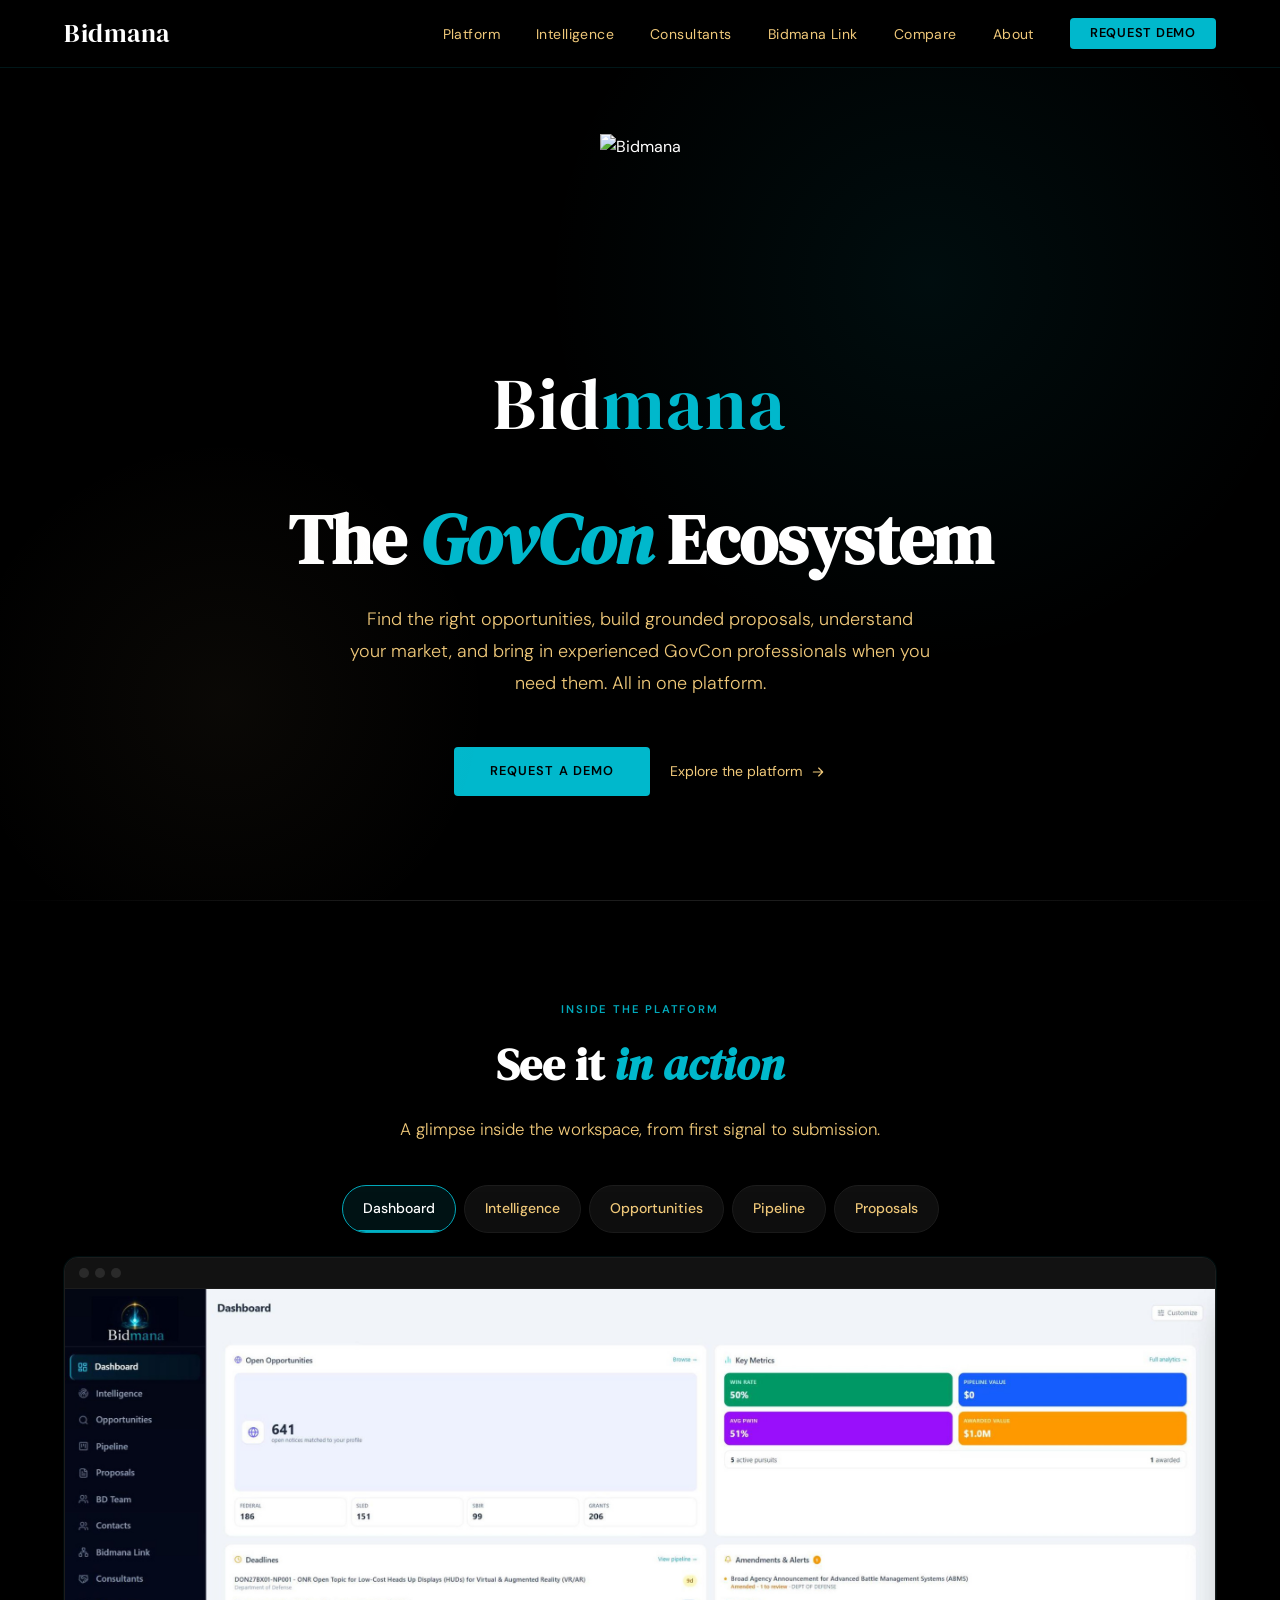
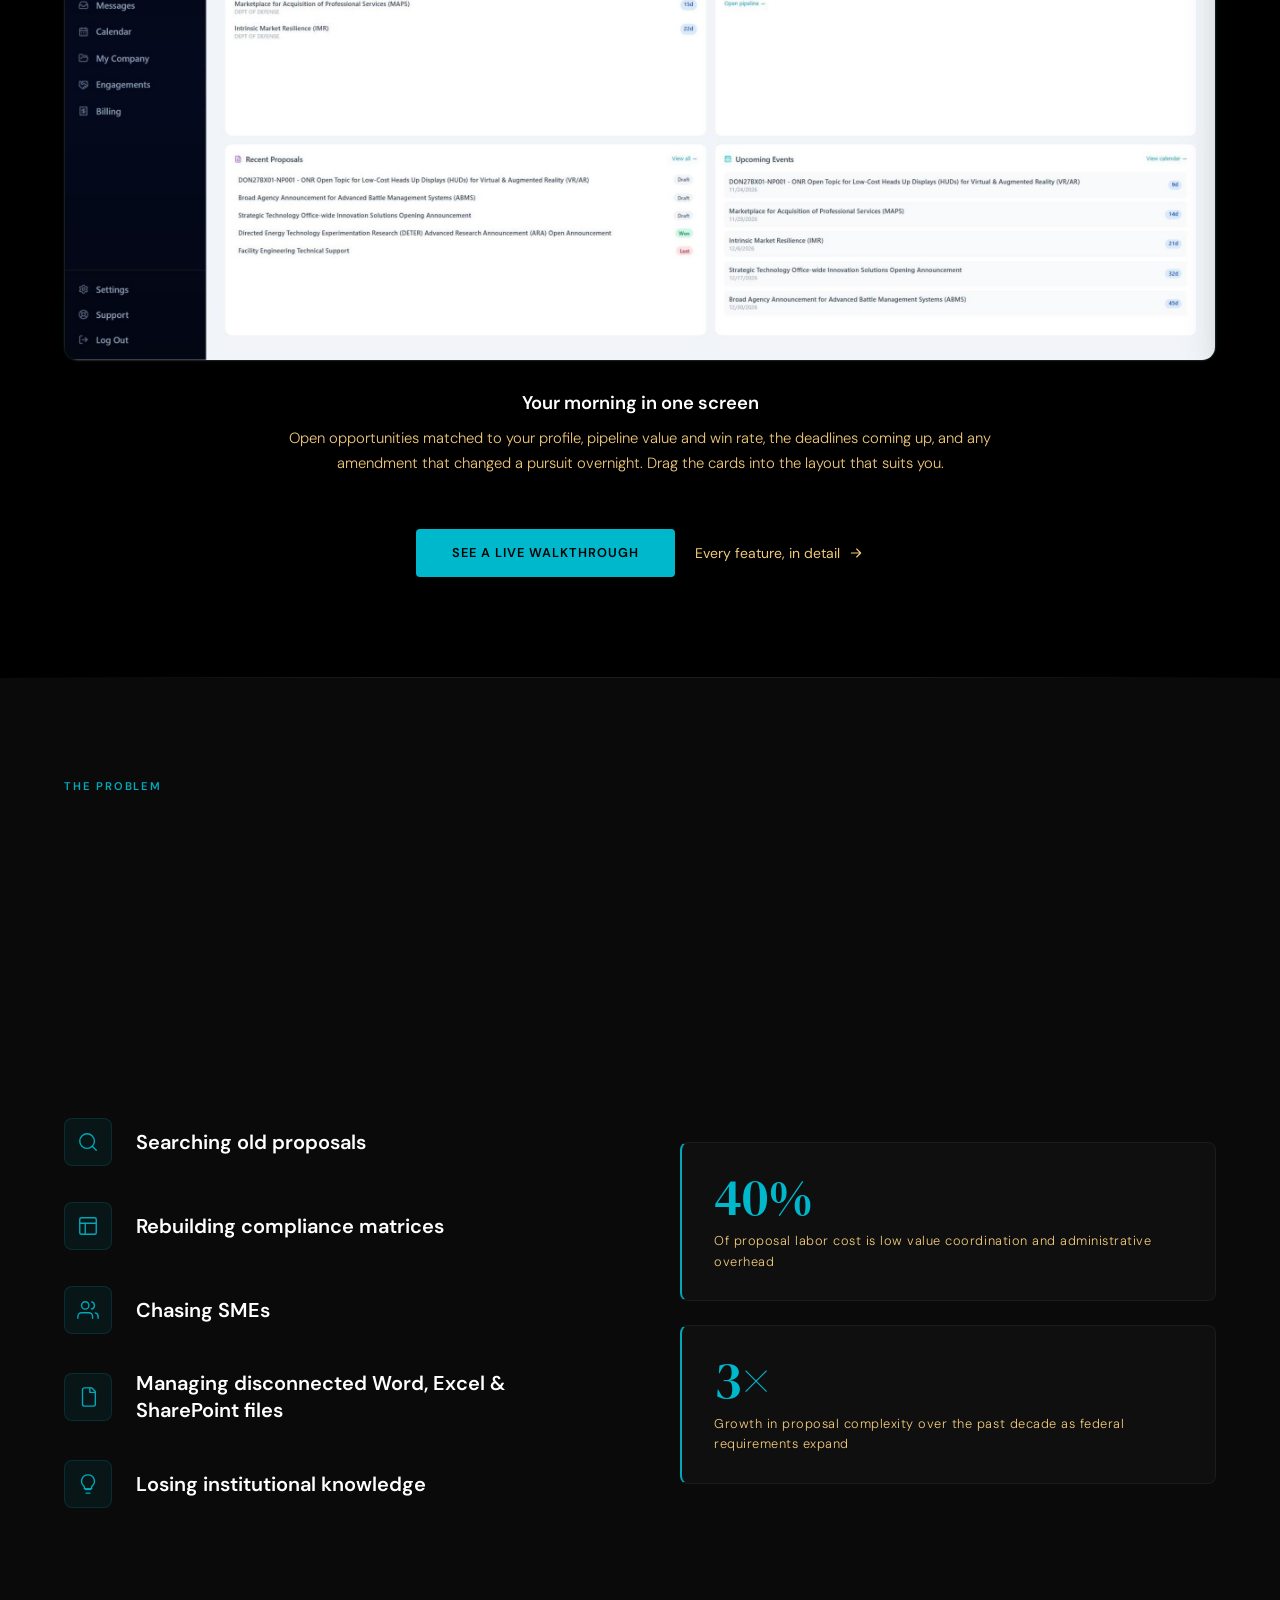
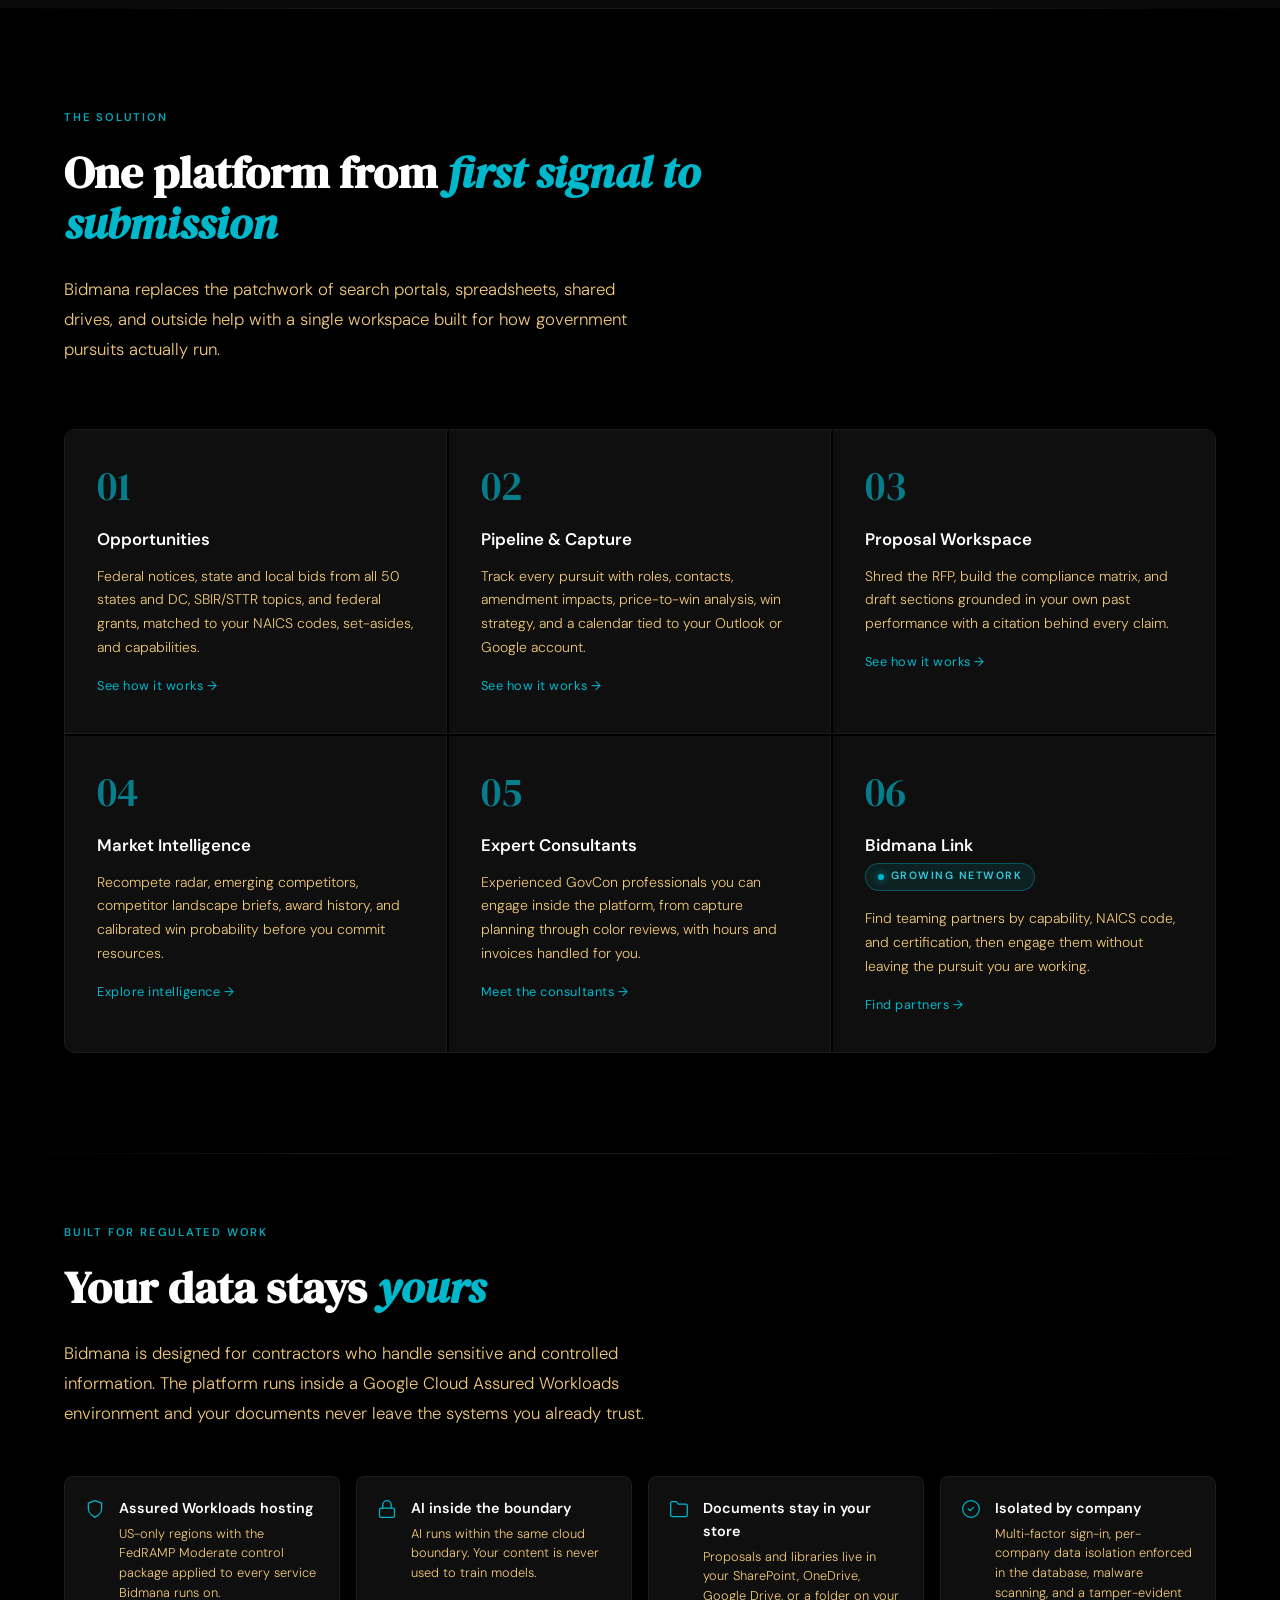
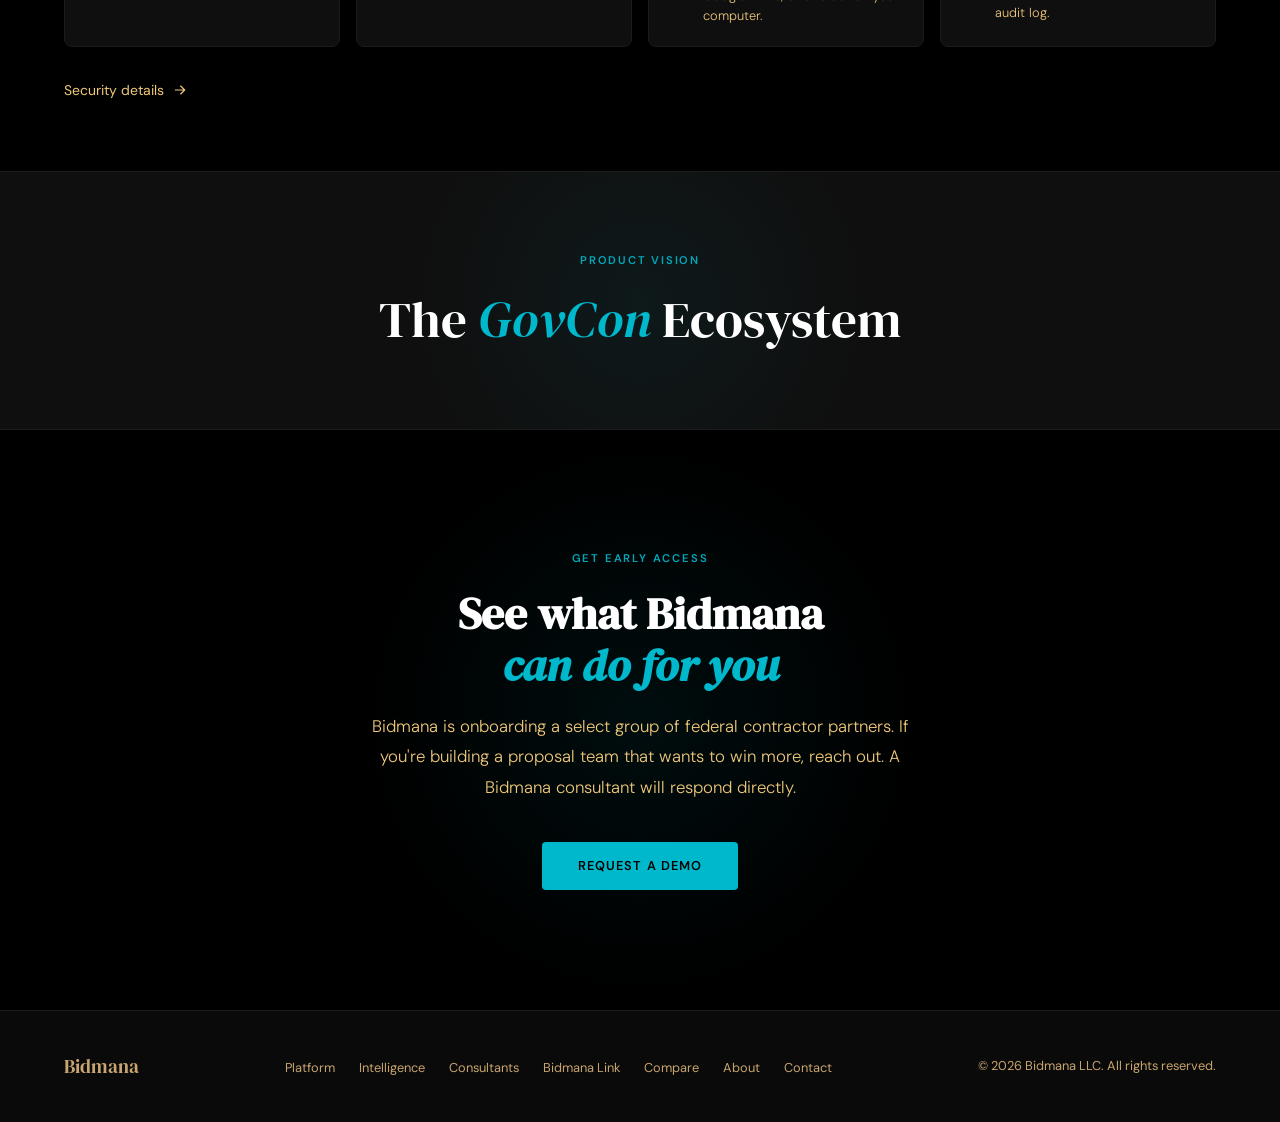
==== commit 9542e294: "Showcase: click to enlarge removed Co-Authored-By: Claude Fable 5.2 <noreply@anthropic.com>" ====
--- a/index.html
+++ b/index.html
@@ -10,7 +10,7 @@
   <link rel="preconnect" href="https://fonts.googleapis.com" />
   <link rel="preconnect" href="https://fonts.gstatic.com" crossorigin />
   <link href="https://fonts.googleapis.com/css2?family=DM+Serif+Display:ital@0;1&family=DM+Sans:ital,opsz,wght@0,9..40,300;0,9..40,400;0,9..40,500;0,9..40,600;1,9..40,300&display=swap" rel="stylesheet" />
-  <link rel="stylesheet" href="assets/site.css?v=20261116b" />
+  <link rel="stylesheet" href="assets/site.css?v=20261116c" />
 </head>
 <body>
 
@@ -105,10 +105,6 @@
           <figure class="shot-screen" id="shot-proposal" role="tabpanel" aria-labelledby="tab-proposal" hidden>
             <img src="assets/showcase/proposal.jpg?v=20261116x3" alt="The proposal workspace: the Word-style editor open on a proposal's cover page, with document status and the AI assistant beside it" loading="lazy" width="1284" height="749" />
           </figure>
-          <button type="button" class="shot-zoom-btn" aria-label="Enlarge this screenshot">
-            <svg viewBox="0 0 24 24" fill="none" stroke="currentColor" stroke-width="2" stroke-linecap="round" stroke-linejoin="round" aria-hidden="true"><circle cx="11" cy="11" r="7"/><path d="M21 21l-4.3-4.3M11 8v6M8 11h6"/></svg>
-            Click to enlarge
-          </button>
         </div>
       </div>
 
@@ -335,6 +331,6 @@
     </div>
   </footer>
 
-  <script src="assets/site.js?v=20261116"></script>
+  <script src="assets/site.js?v=20261116b"></script>
 </body>
 </html>
--- a/assets/site.css
+++ b/assets/site.css
@@ -1352,53 +1352,3 @@
 }
 .art-radar { width: min(34vw, 460px); }
 
-/* ── Showcase: click a screenshot to enlarge it ── */
-.shot-screens { cursor: zoom-in; }
-.shot-zoom-btn {
-  position: absolute; right: 12px; bottom: 12px; z-index: 2;
-  display: inline-flex; align-items: center; gap: 0.4rem;
-  padding: 0.4rem 0.75rem;
-  font: inherit; font-size: 0.75rem; font-weight: 500; color: #e8f4f6;
-  background: rgba(8, 12, 18, 0.8);
-  border: 1px solid rgba(0, 184, 204, 0.5);
-  border-radius: 999px;
-  cursor: zoom-in;
-}
-.shot-zoom-btn:hover { background: rgba(8, 12, 18, 0.94); border-color: var(--teal); }
-.shot-zoom-btn:focus-visible { outline: 2px solid var(--teal); outline-offset: 2px; }
-.shot-zoom-btn svg { width: 14px; height: 14px; }
-.shot-zoom {
-  position: fixed; inset: 0; z-index: 2000;
-  display: flex; align-items: flex-start; justify-content: center;
-  overflow: auto;
-  padding: 3.25rem 2vw 2vw;
-  background: rgba(2, 5, 9, 0.94);
-  cursor: zoom-out;
-  animation: shotZoomIn 0.18s ease both;
-}
-.shot-zoom img {
-  display: block; width: 100%; max-width: 2568px; height: auto;
-  border-radius: 10px;
-  border: 1px solid var(--black-border);
-  box-shadow: 0 30px 90px rgba(0, 0, 0, 0.7);
-}
-.shot-zoom-close {
-  position: fixed; top: 0.6rem; right: 1.4rem;
-  width: 2.25rem; height: 2.25rem;
-  font: inherit; font-size: 1.5rem; line-height: 1; color: #e8f4f6;
-  background: rgba(8, 12, 18, 0.8);
-  border: 1px solid var(--black-border);
-  border-radius: 50%;
-  cursor: pointer;
-}
-.shot-zoom-close:hover { border-color: var(--teal); }
-.shot-zoom-close:focus-visible { outline: 2px solid var(--teal); outline-offset: 2px; }
-html.shot-zoom-open { overflow: hidden; }
-@keyframes shotZoomIn { from { opacity: 0; } to { opacity: 1; } }
-@media (max-width: 720px) {
-  .shot-zoom-btn { right: 8px; bottom: 8px; font-size: 0.7rem; padding: 0.3rem 0.6rem; }
-  .shot-zoom { padding: 3rem 6px 6px; }
-}
-@media (prefers-reduced-motion: reduce) {
-  .shot-zoom { animation: none; }
-}
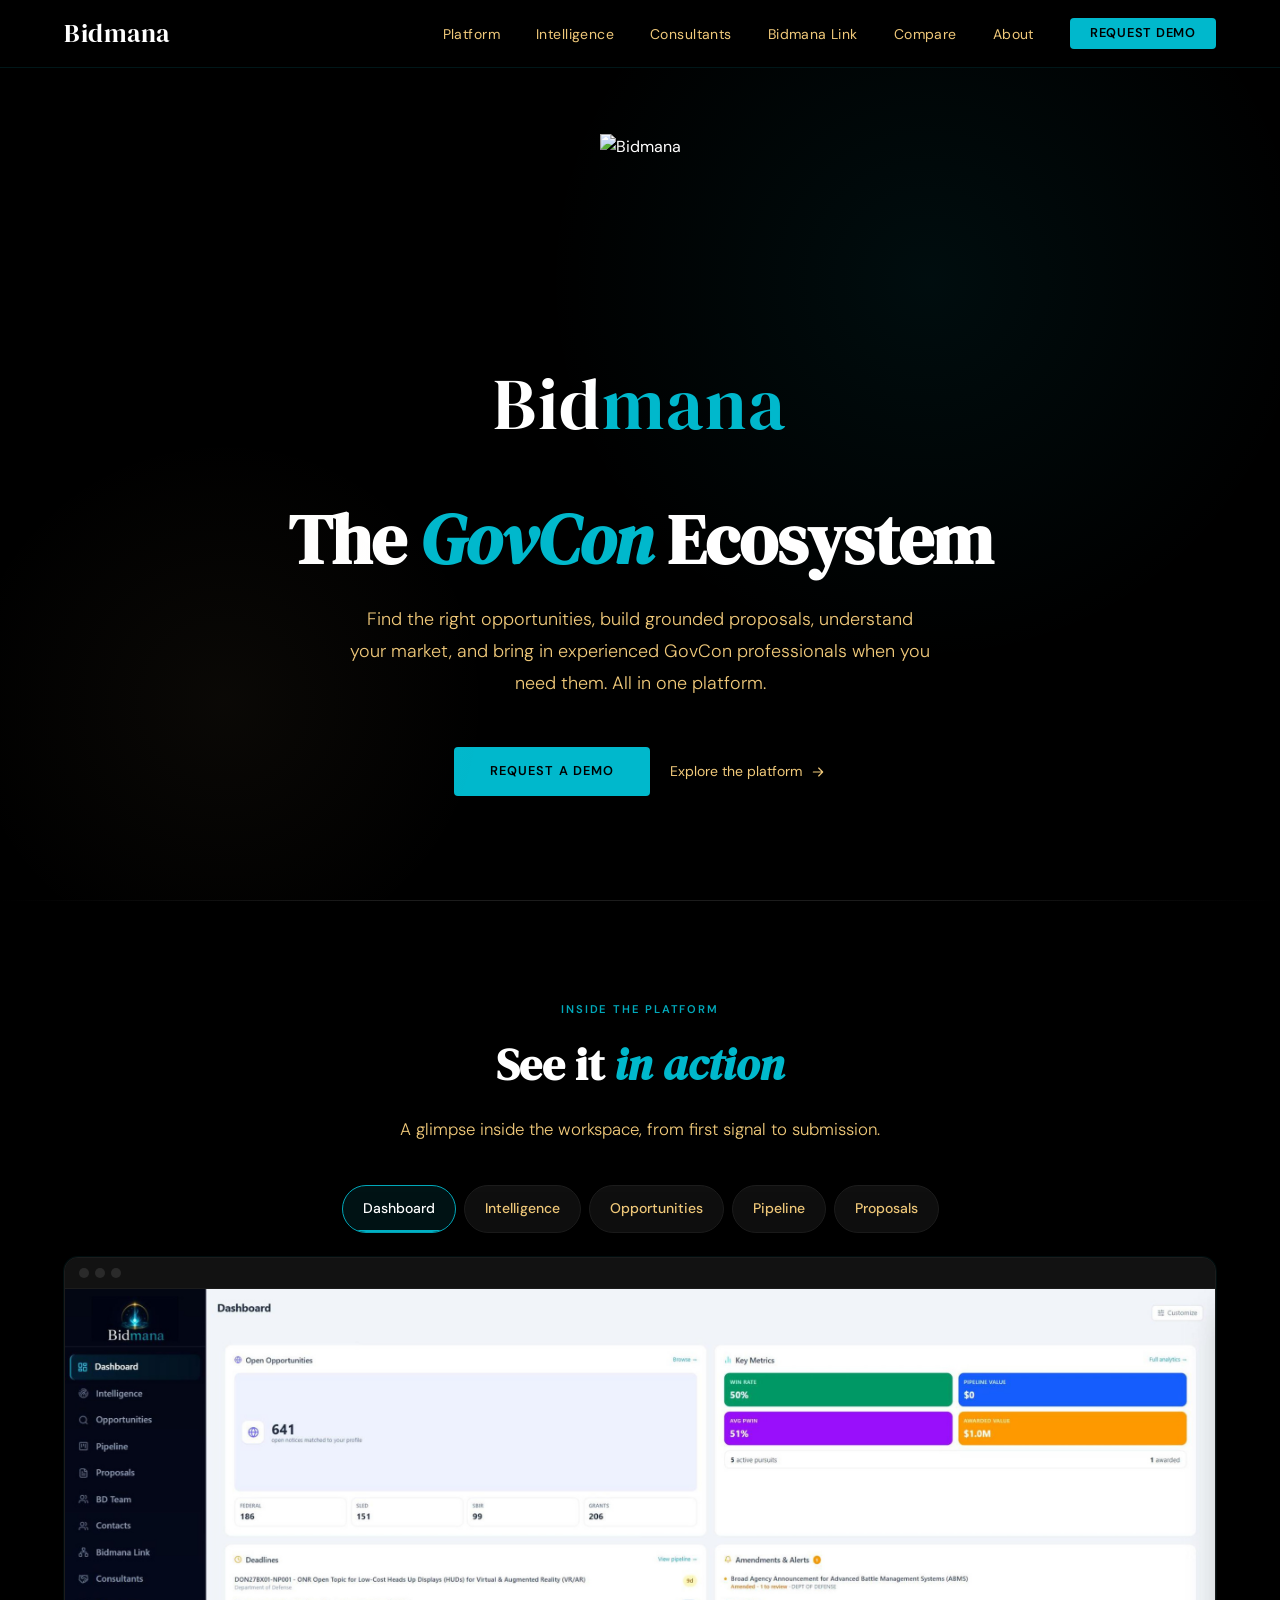
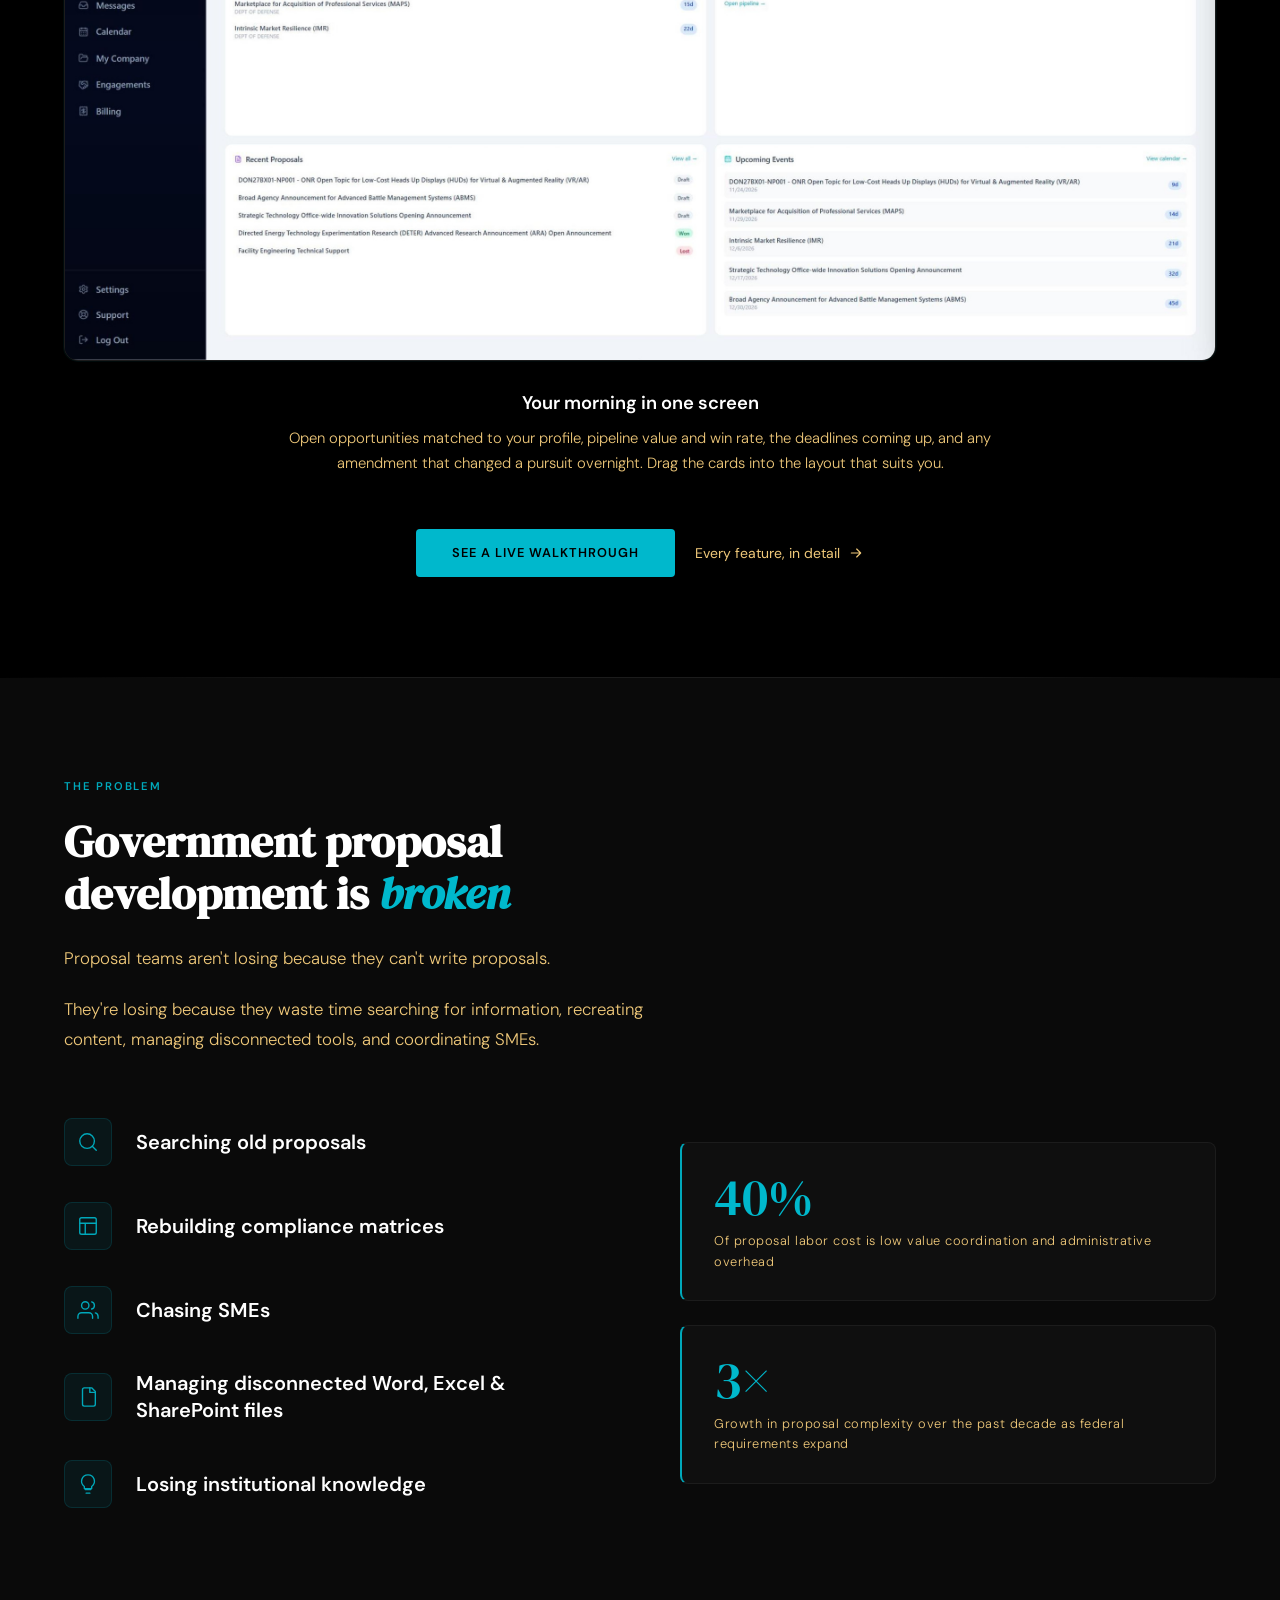
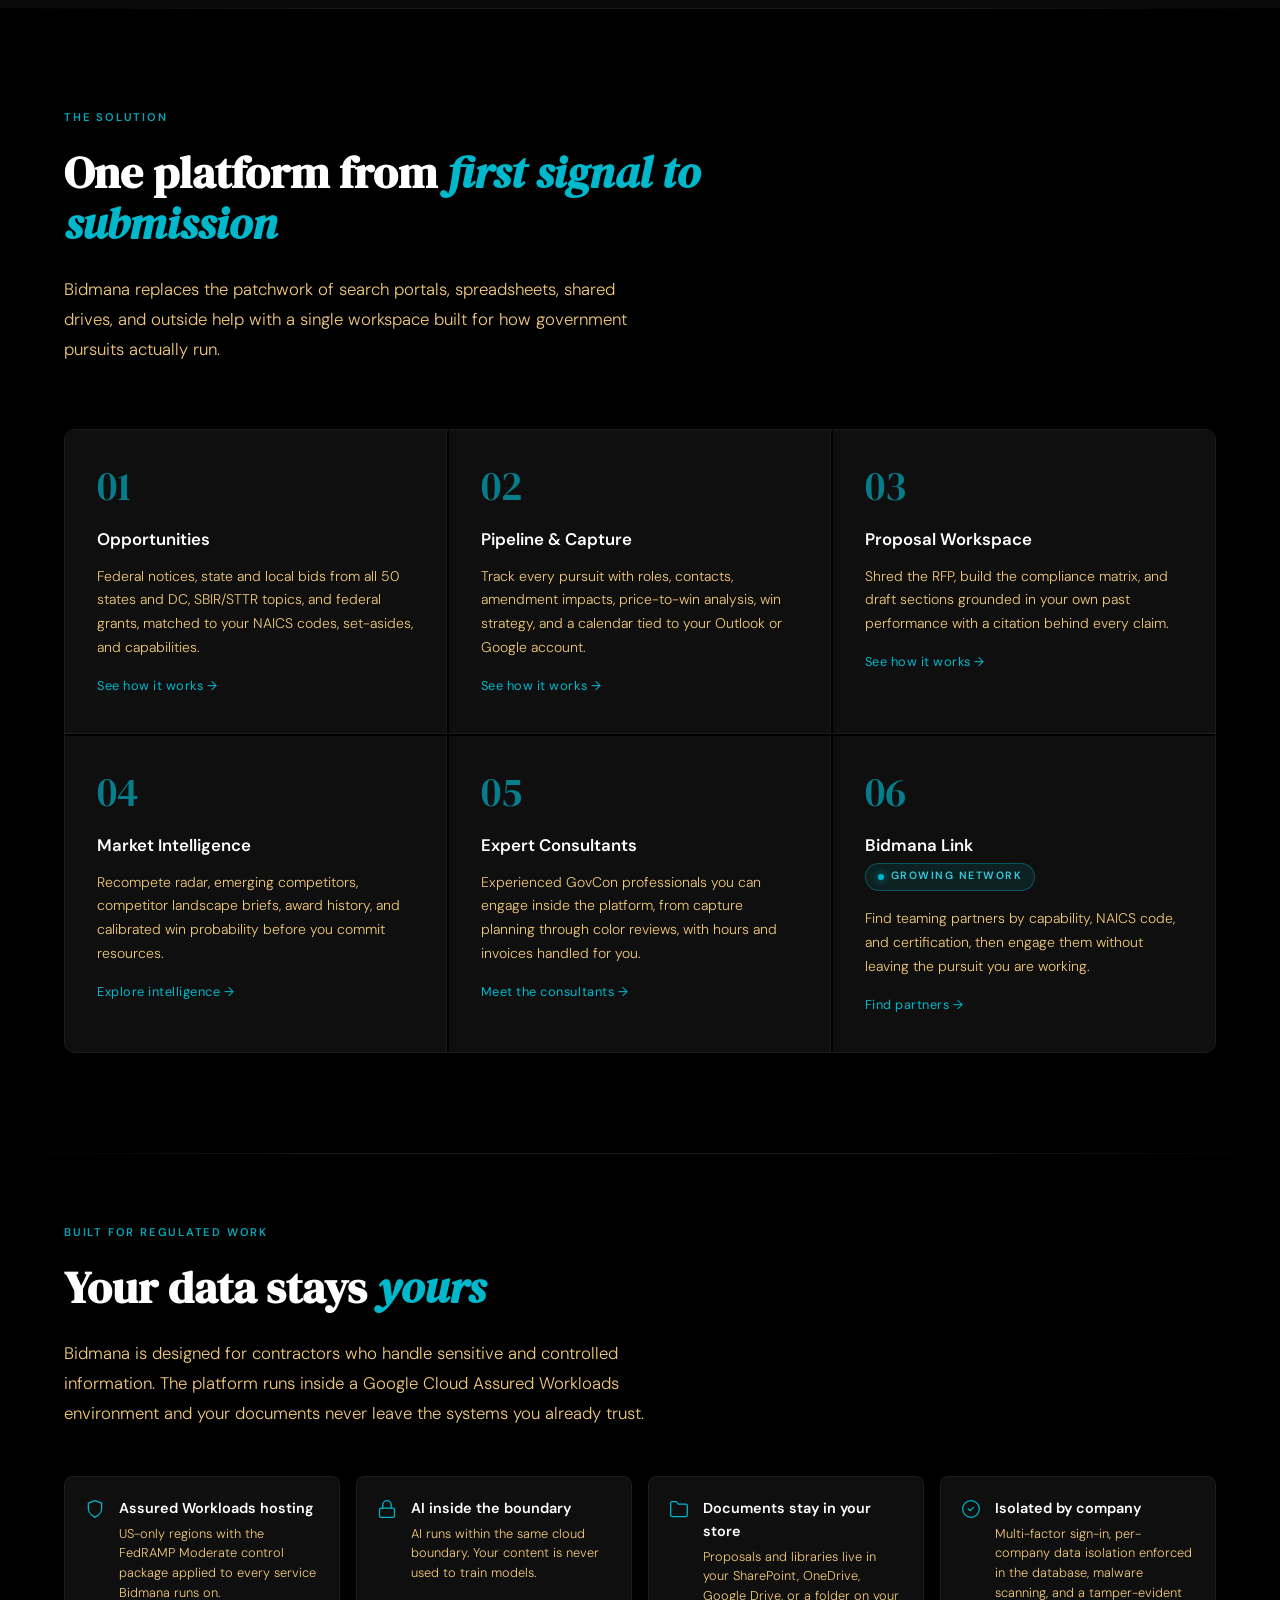
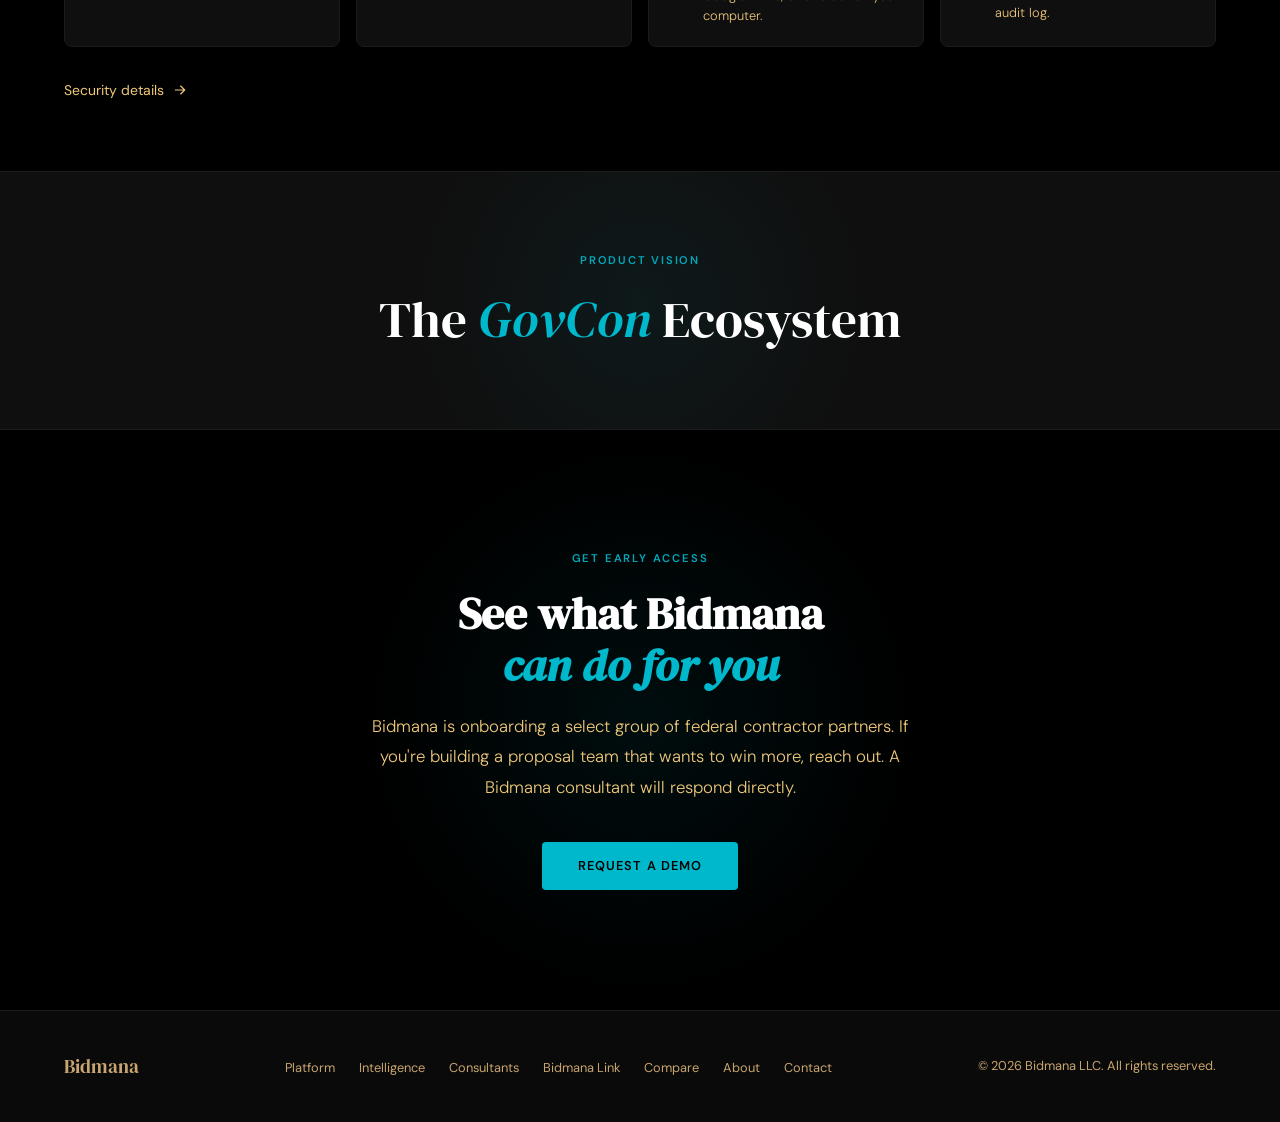
==== commit cc491266: "Showcase: keeps advancing while the mouse is over it; only keyboard focus pauses it Co-Authored-By: " ====
--- a/index.html
+++ b/index.html
@@ -331,6 +331,6 @@
     </div>
   </footer>
 
-  <script src="assets/site.js?v=20261116b"></script>
+  <script src="assets/site.js?v=20261116c"></script>
 </body>
 </html>
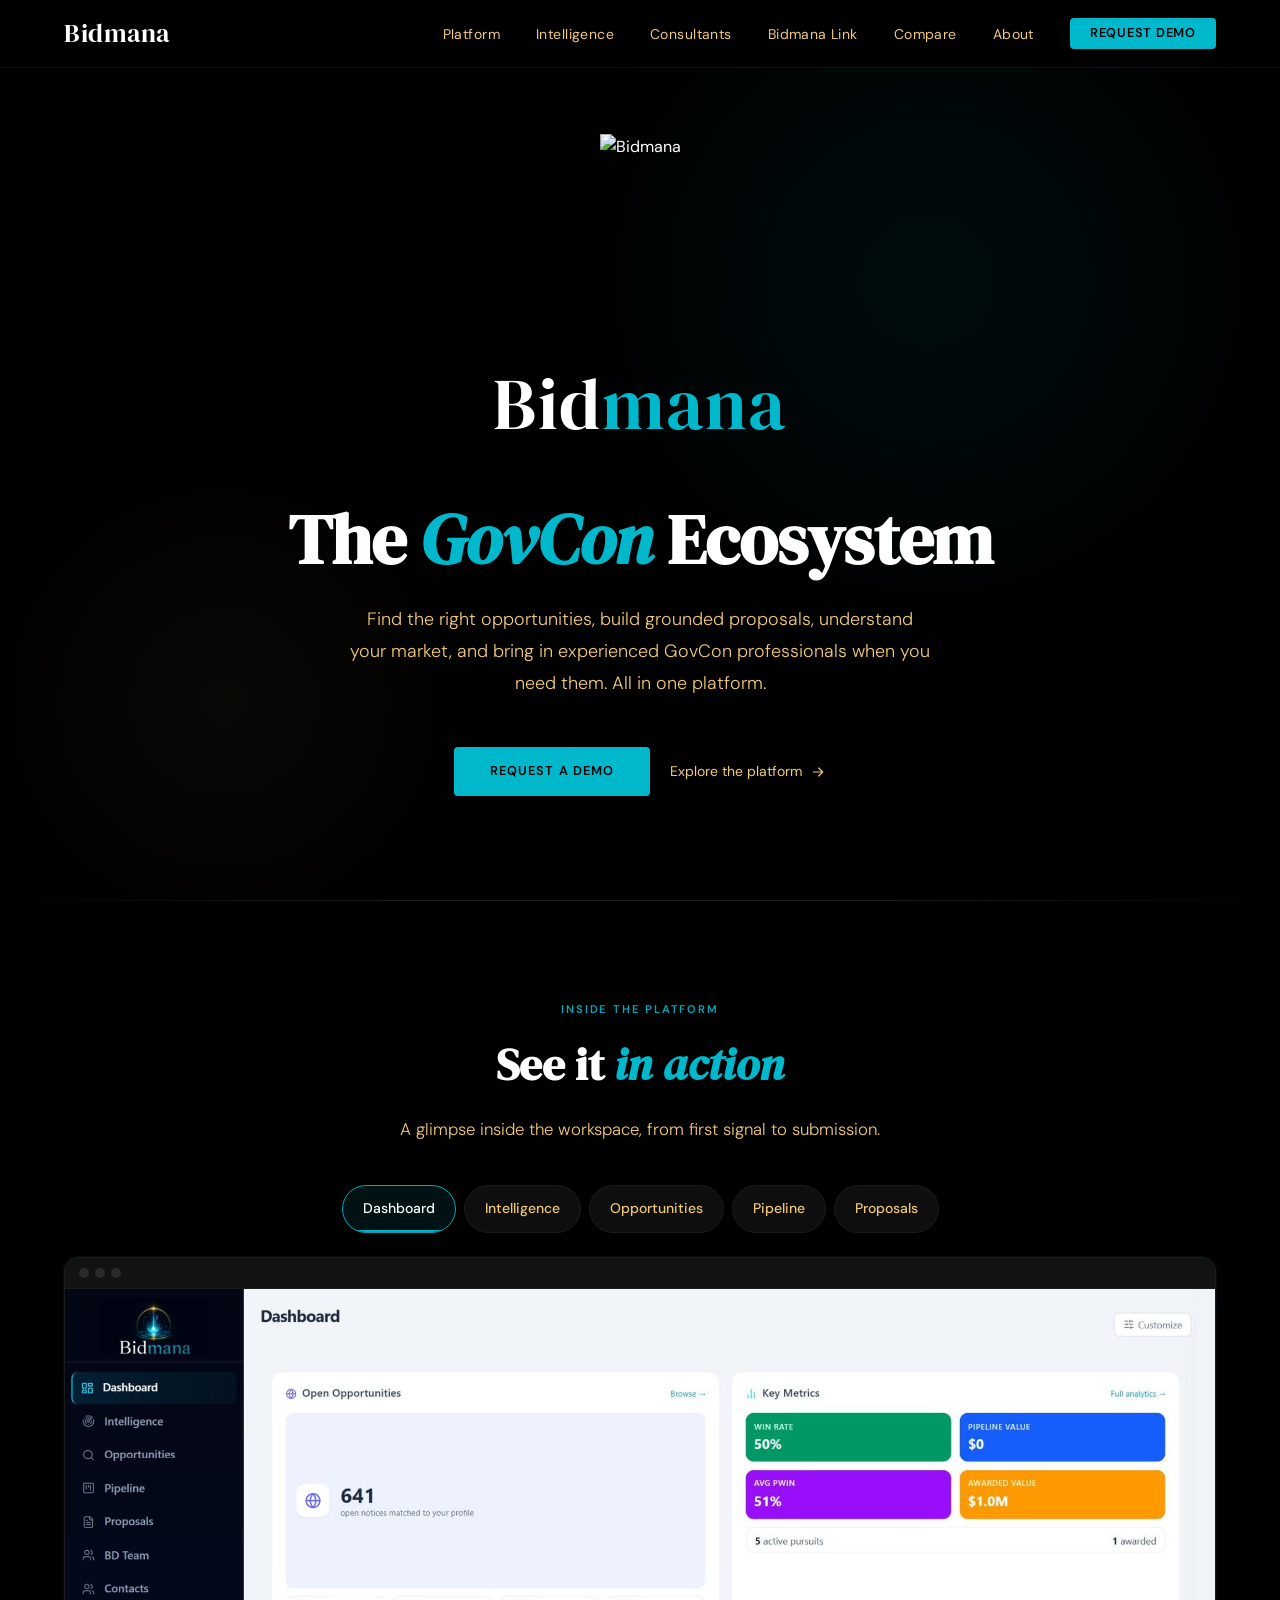
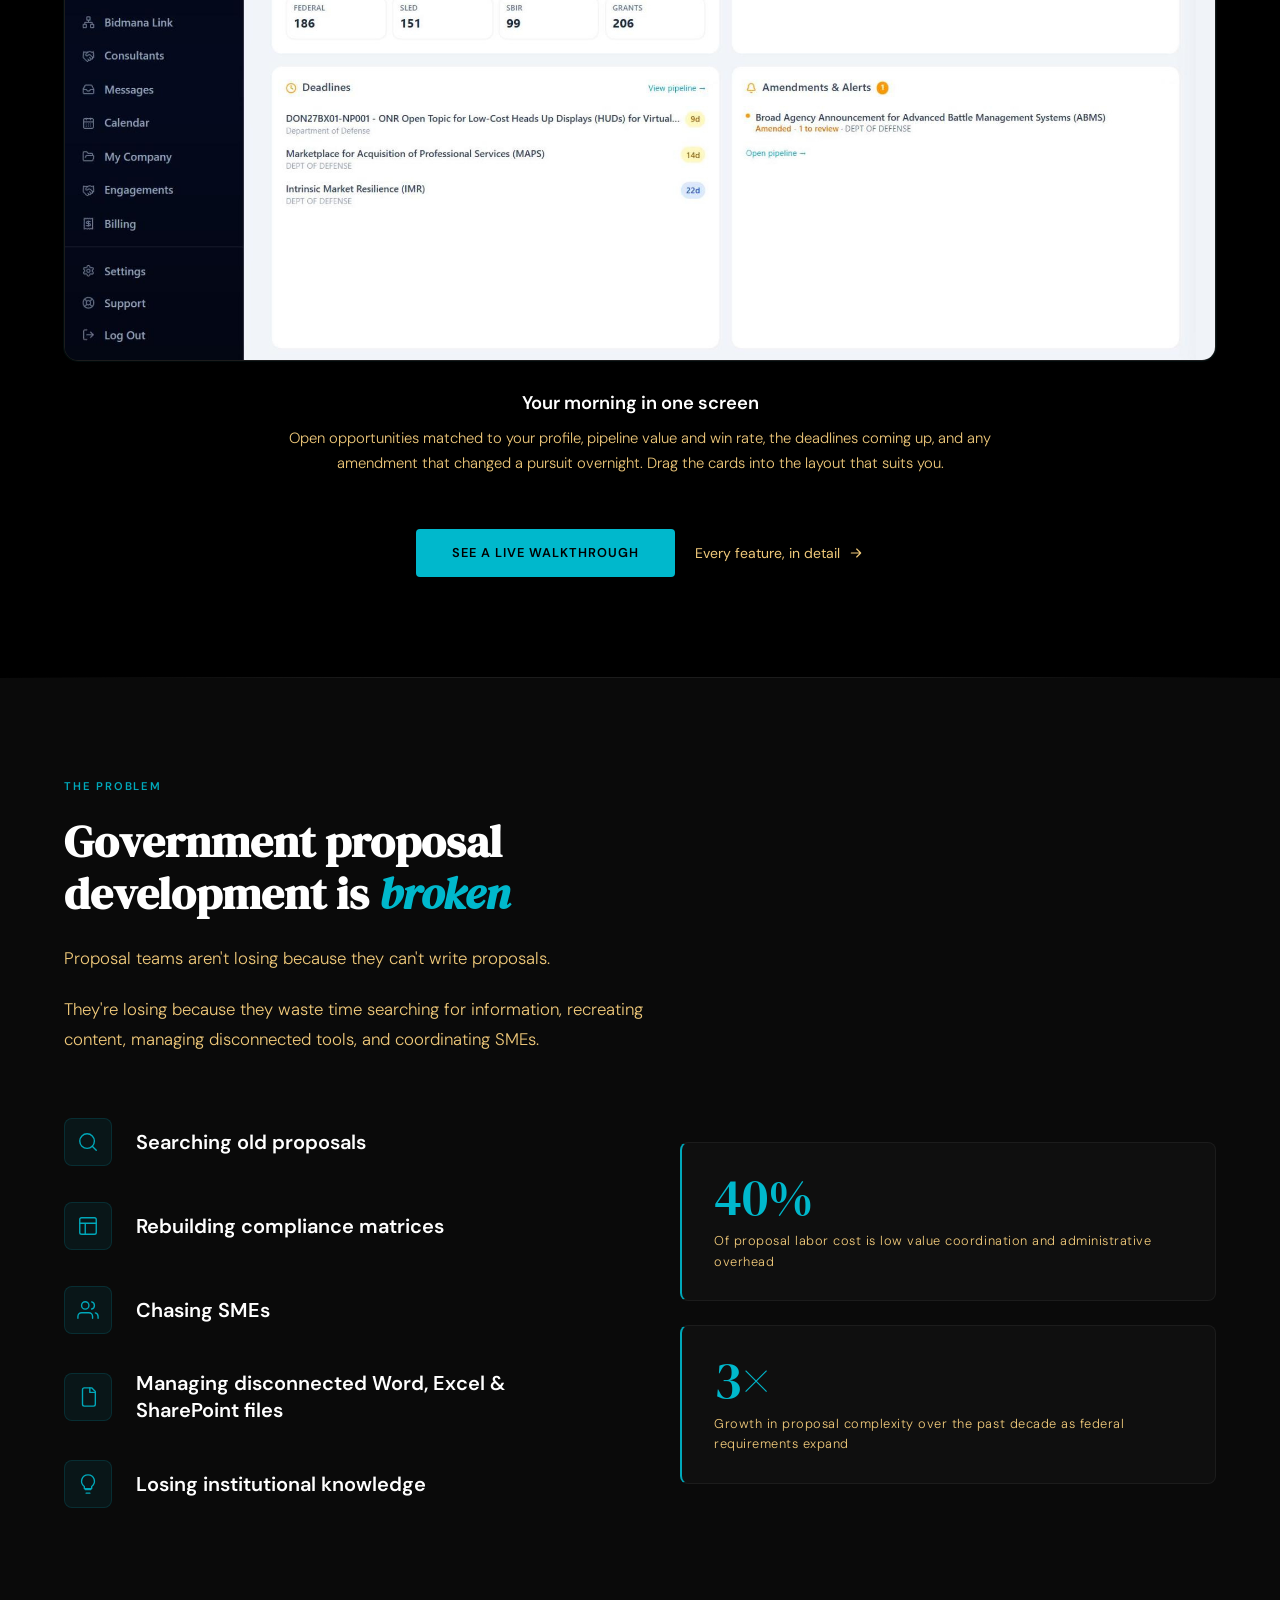
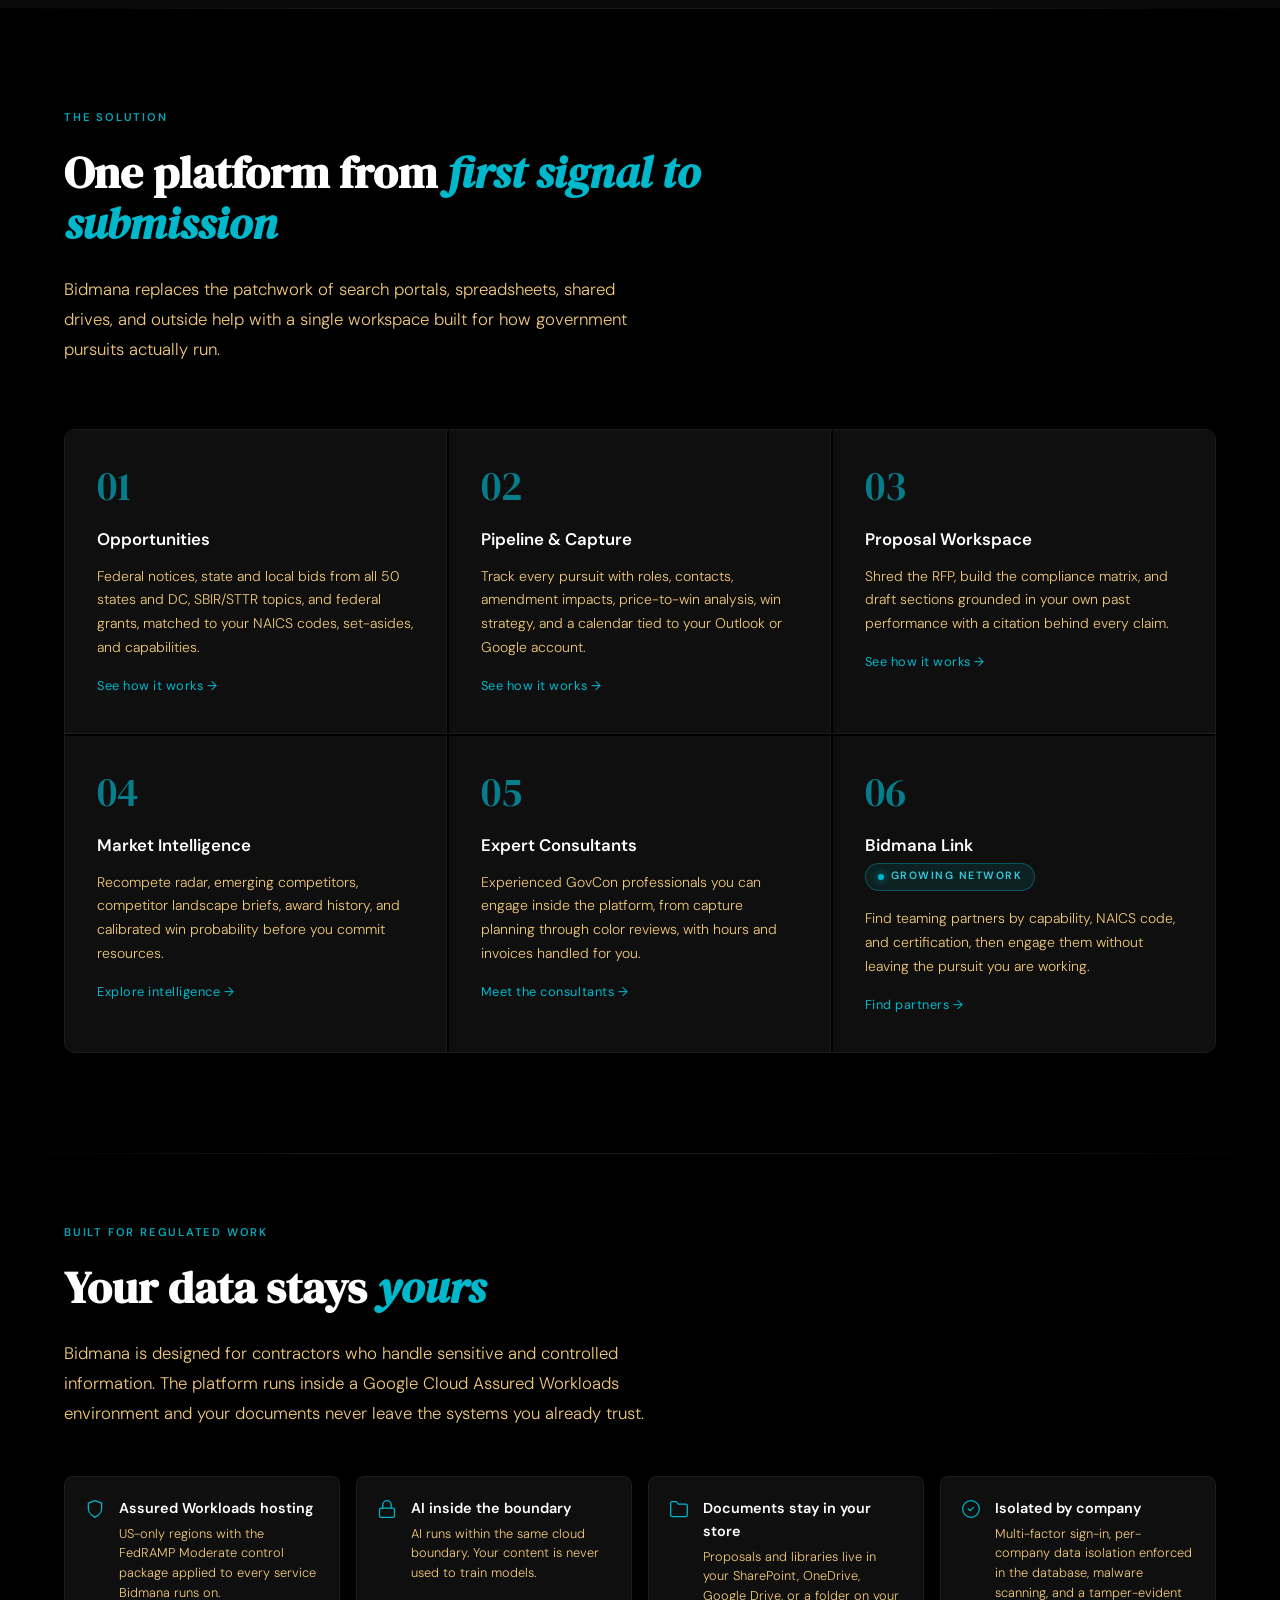
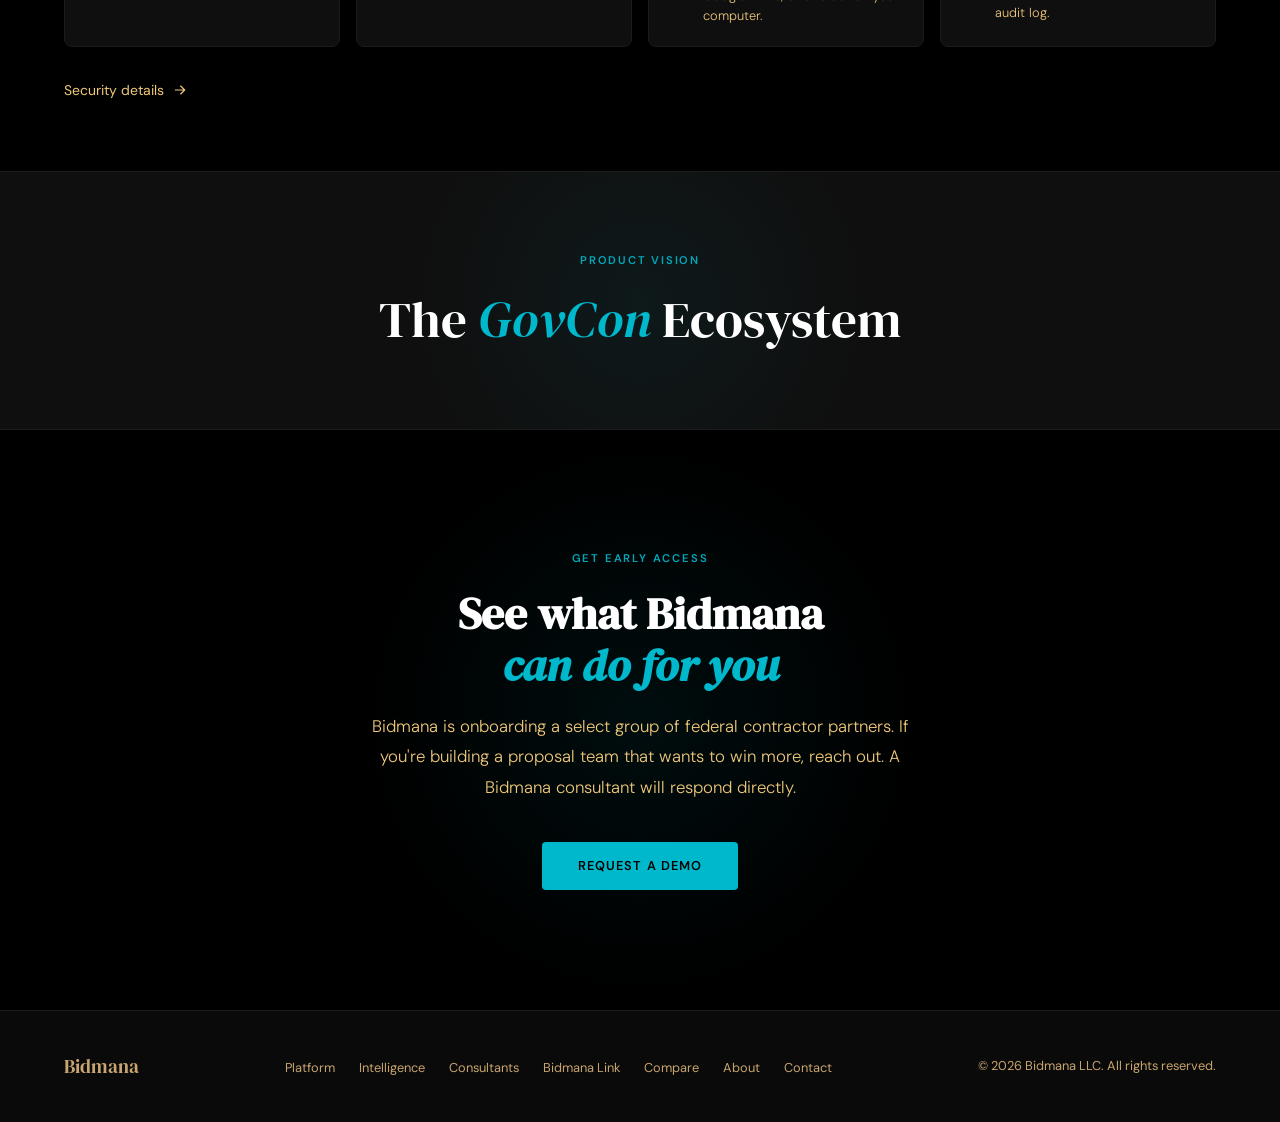
==== commit e6cdb778: "Showcase: screenshots retaken with the app at the size the site shows it, so the text is full size a" ====
--- a/index.html
+++ b/index.html
@@ -91,19 +91,19 @@
         </div>
         <div class="shot-screens">
           <figure class="shot-screen is-active" id="shot-dashboard" role="tabpanel" aria-labelledby="tab-dashboard">
-            <img src="assets/showcase/dashboard.jpg?v=20261116x3" alt="The Bidmana dashboard on one screen: open opportunities matched to the company, key metrics, deadlines, amendment alerts, recent proposals and upcoming events" loading="lazy" width="1284" height="749" />
+            <img src="assets/showcase/dashboard.jpg?v=20261116x4" alt="The Bidmana dashboard: open opportunities matched to the company, key metrics, deadlines and amendment alerts" loading="lazy" width="2075" height="1210" />
           </figure>
           <figure class="shot-screen" id="shot-intelligence" role="tabpanel" aria-labelledby="tab-intelligence" hidden>
-            <img src="assets/showcase/intelligence.jpg?v=20261116x3" alt="Intelligence analytics on one screen: win rate, pipeline by stage, predicted versus actual win probability, score distribution and monthly pipeline adds" loading="lazy" width="1284" height="749" />
+            <img src="assets/showcase/intelligence.jpg?v=20261116x4" alt="Intelligence analytics: win rate, pipeline value and win probability, win rate by agency, pipeline by stage, and predicted versus actual win probability" loading="lazy" width="2075" height="1210" />
           </figure>
           <figure class="shot-screen" id="shot-opportunities" role="tabpanel" aria-labelledby="tab-opportunities" hidden>
-            <img src="assets/showcase/opportunities.jpg?v=20261116x3" alt="Opportunity search results with fit scores, estimated values, due dates and one-click add to pipeline" loading="lazy" width="1284" height="749" />
+            <img src="assets/showcase/opportunities.jpg?v=20261116x4" alt="Opportunity search results with fit scores, estimated values, due dates and one-click add to pipeline" loading="lazy" width="2075" height="1210" />
           </figure>
           <figure class="shot-screen" id="shot-pipeline" role="tabpanel" aria-labelledby="tab-pipeline" hidden>
-            <img src="assets/showcase/pipeline.jpg?v=20261116x3" alt="The pipeline board: pursuits moving from Tracking through Qualifying and Pursuing to Proposal and Submitted, each with its files, win probability and due date" loading="lazy" width="1284" height="749" />
+            <img src="assets/showcase/pipeline.jpg?v=20261116x4" alt="The pipeline board: pursuits moving from Tracking through Qualifying and Pursuing to Proposal and Submitted, each with its files, win probability and due date" loading="lazy" width="2075" height="1210" />
           </figure>
           <figure class="shot-screen" id="shot-proposal" role="tabpanel" aria-labelledby="tab-proposal" hidden>
-            <img src="assets/showcase/proposal.jpg?v=20261116x3" alt="The proposal workspace: the Word-style editor open on a proposal's cover page, with document status and the AI assistant beside it" loading="lazy" width="1284" height="749" />
+            <img src="assets/showcase/proposal.jpg?v=20261116x4" alt="The proposal workspace: the Word-style editor open on a proposal's cover page, with document status and the AI assistant beside it" loading="lazy" width="2075" height="1210" />
           </figure>
         </div>
       </div>
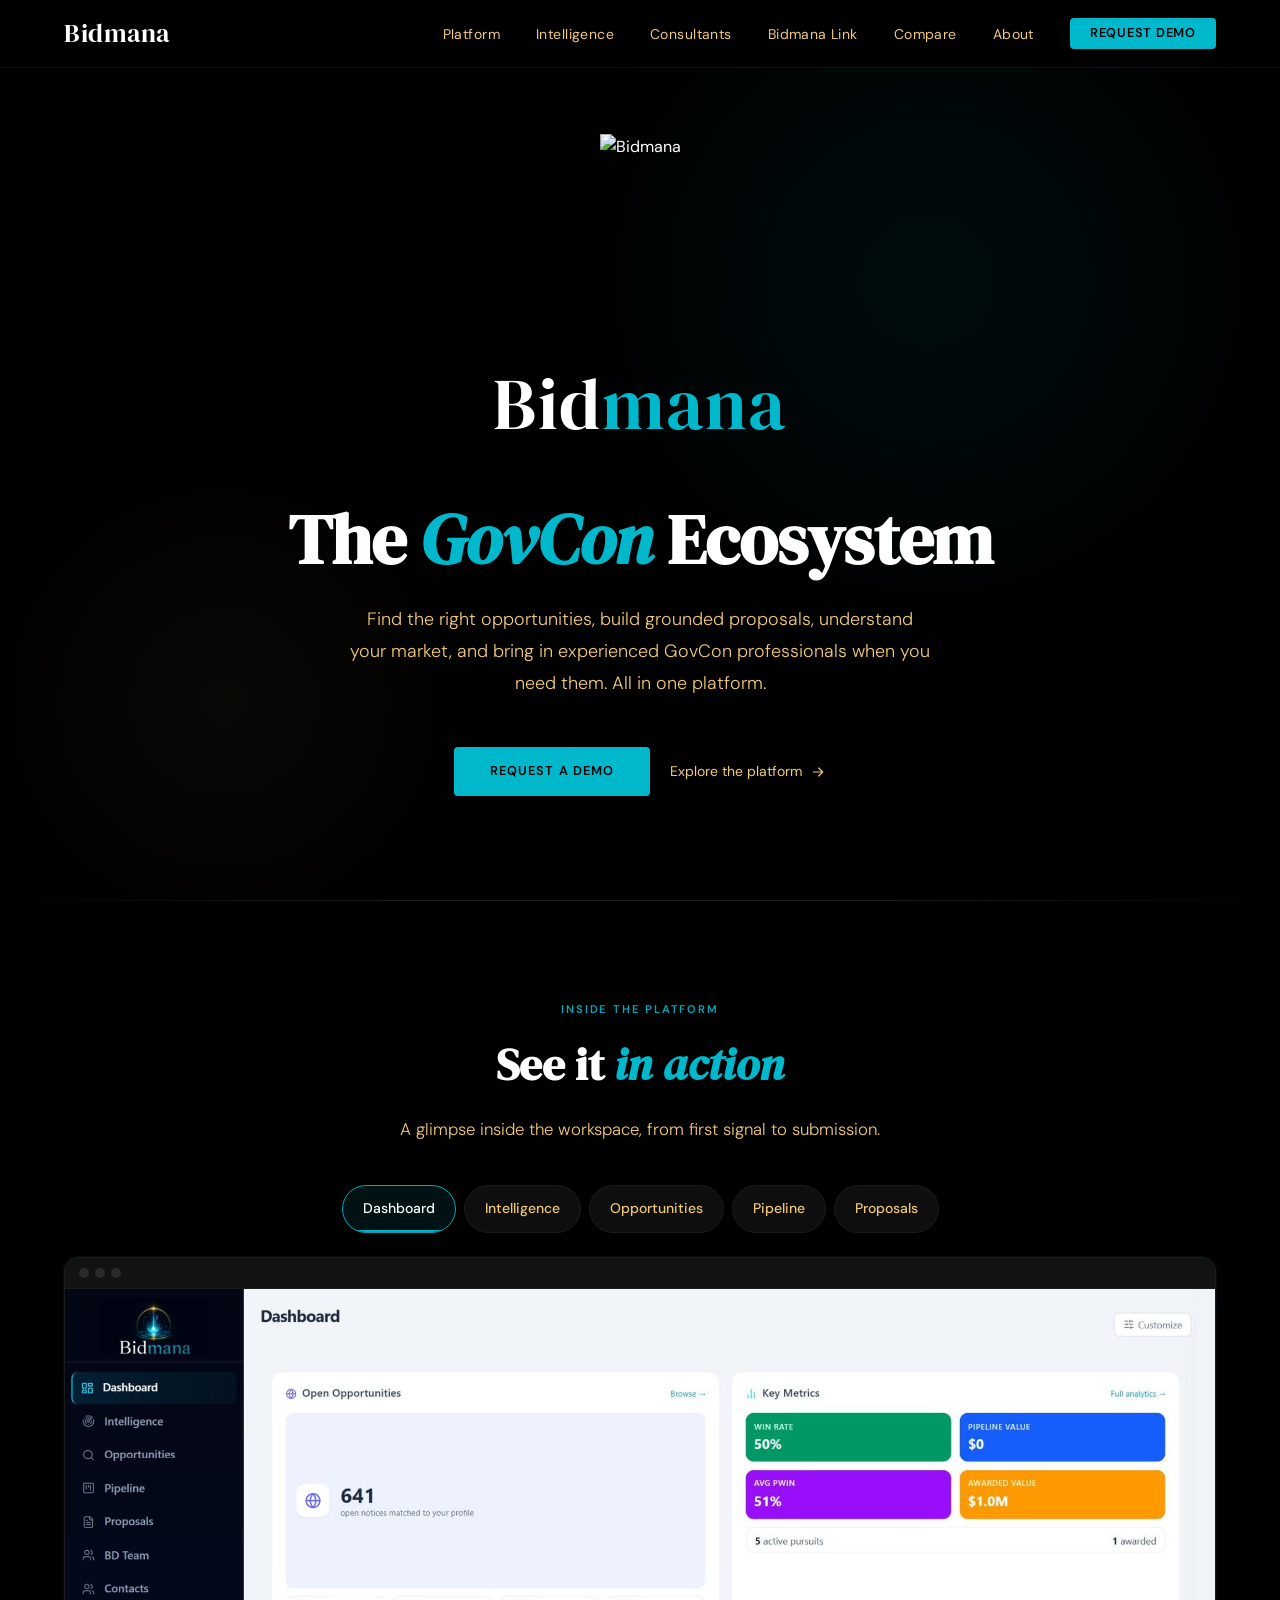
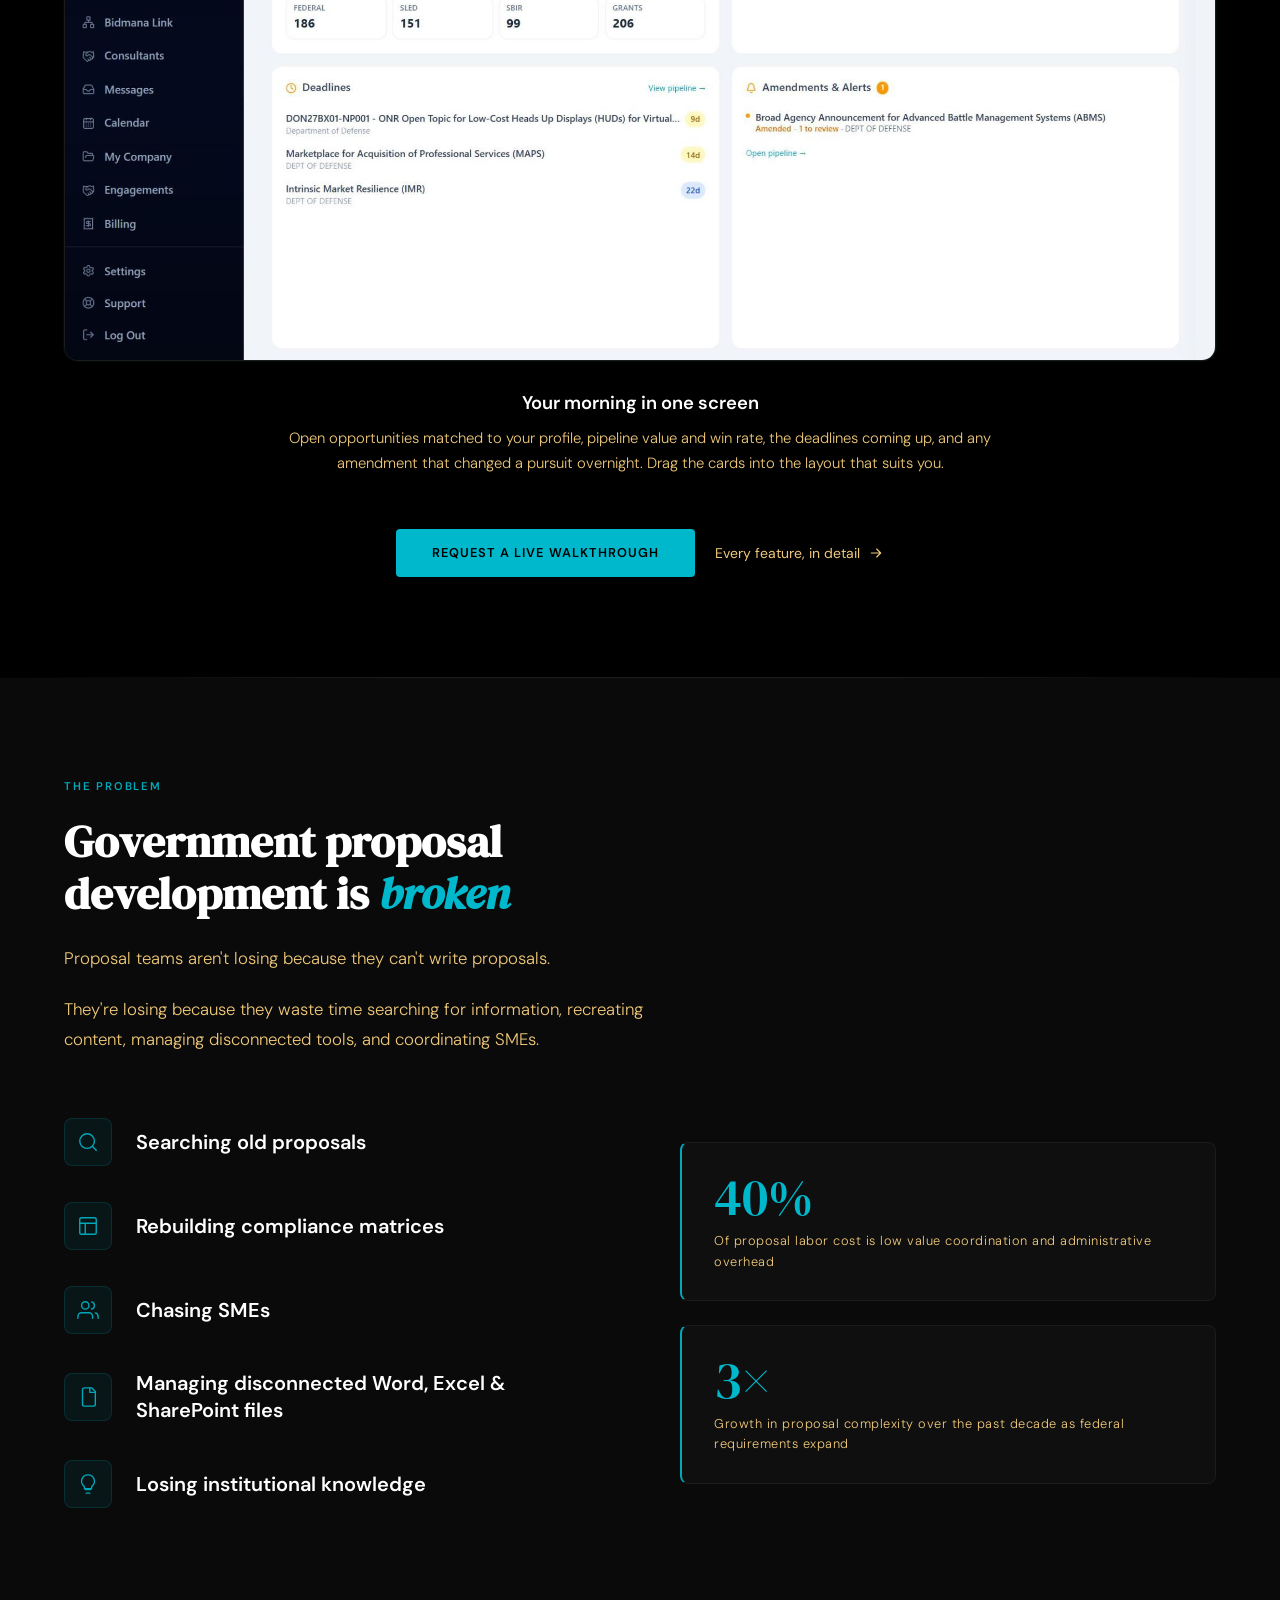
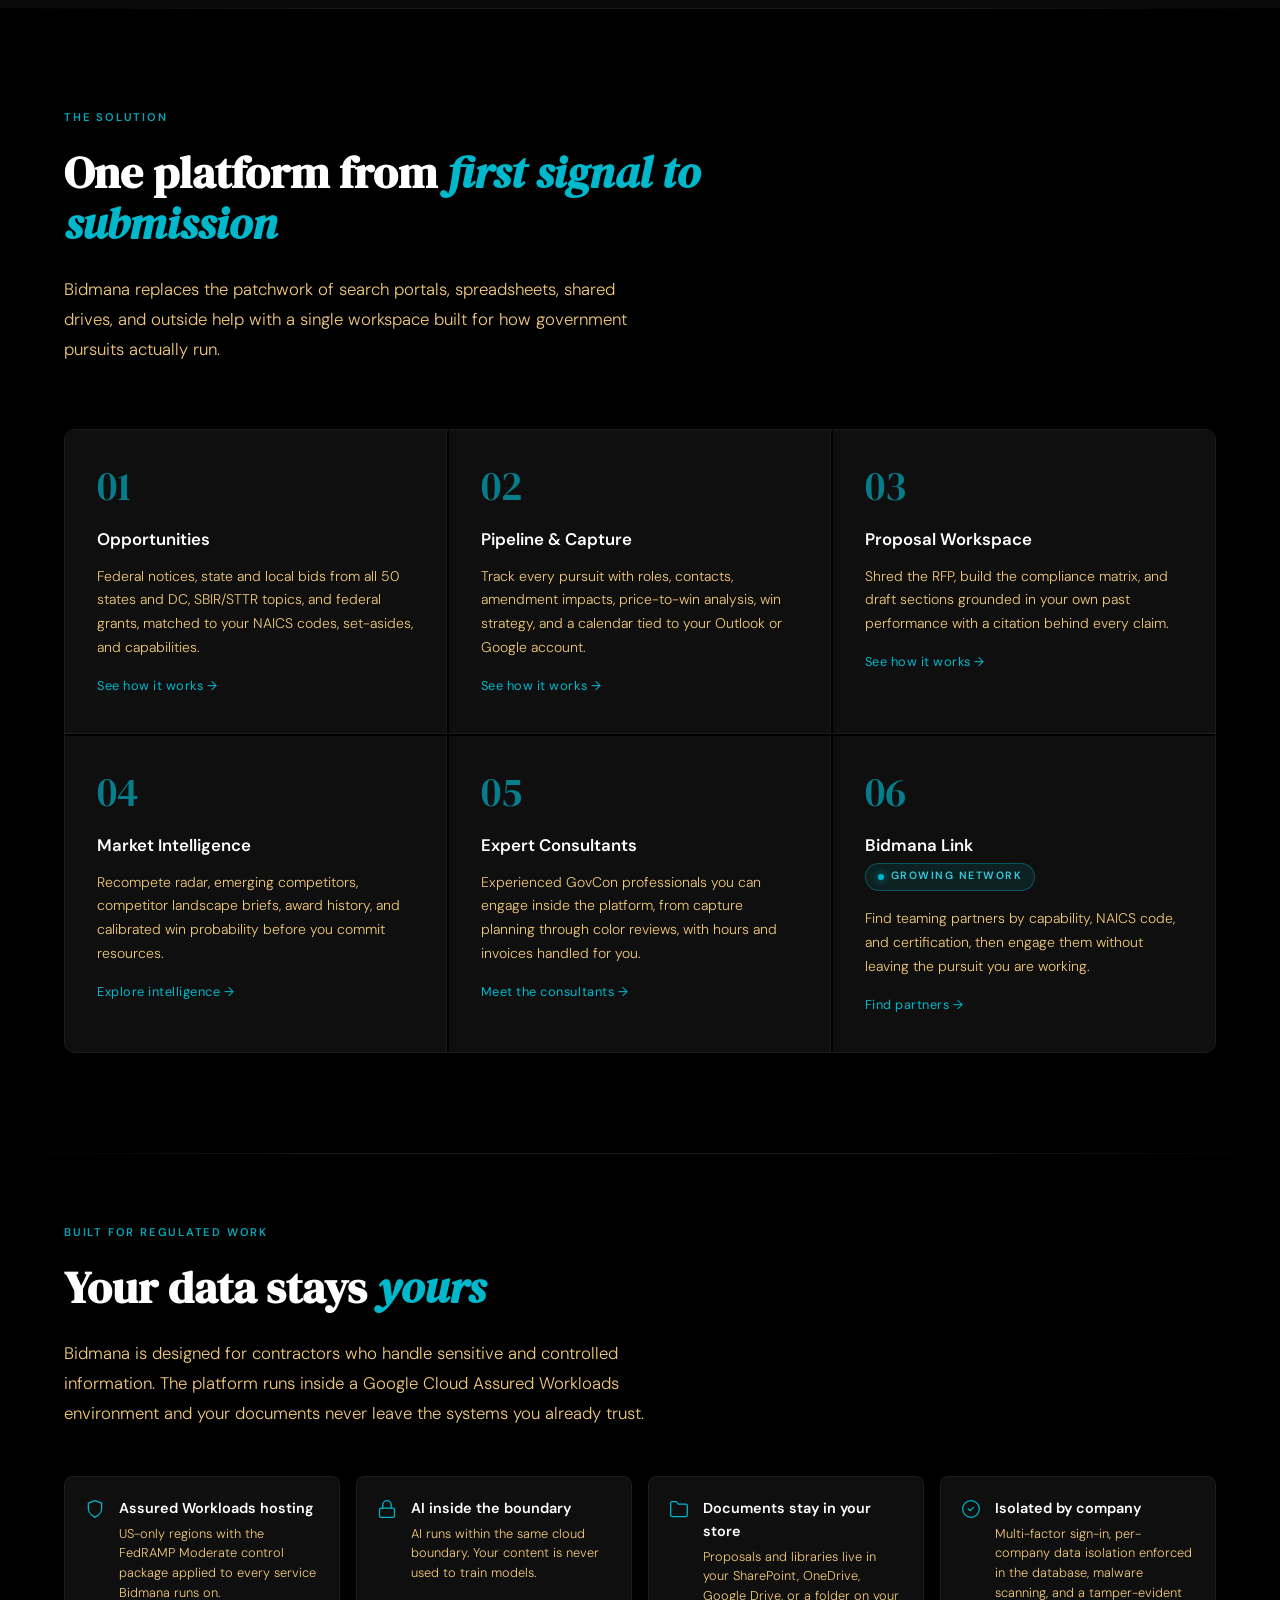
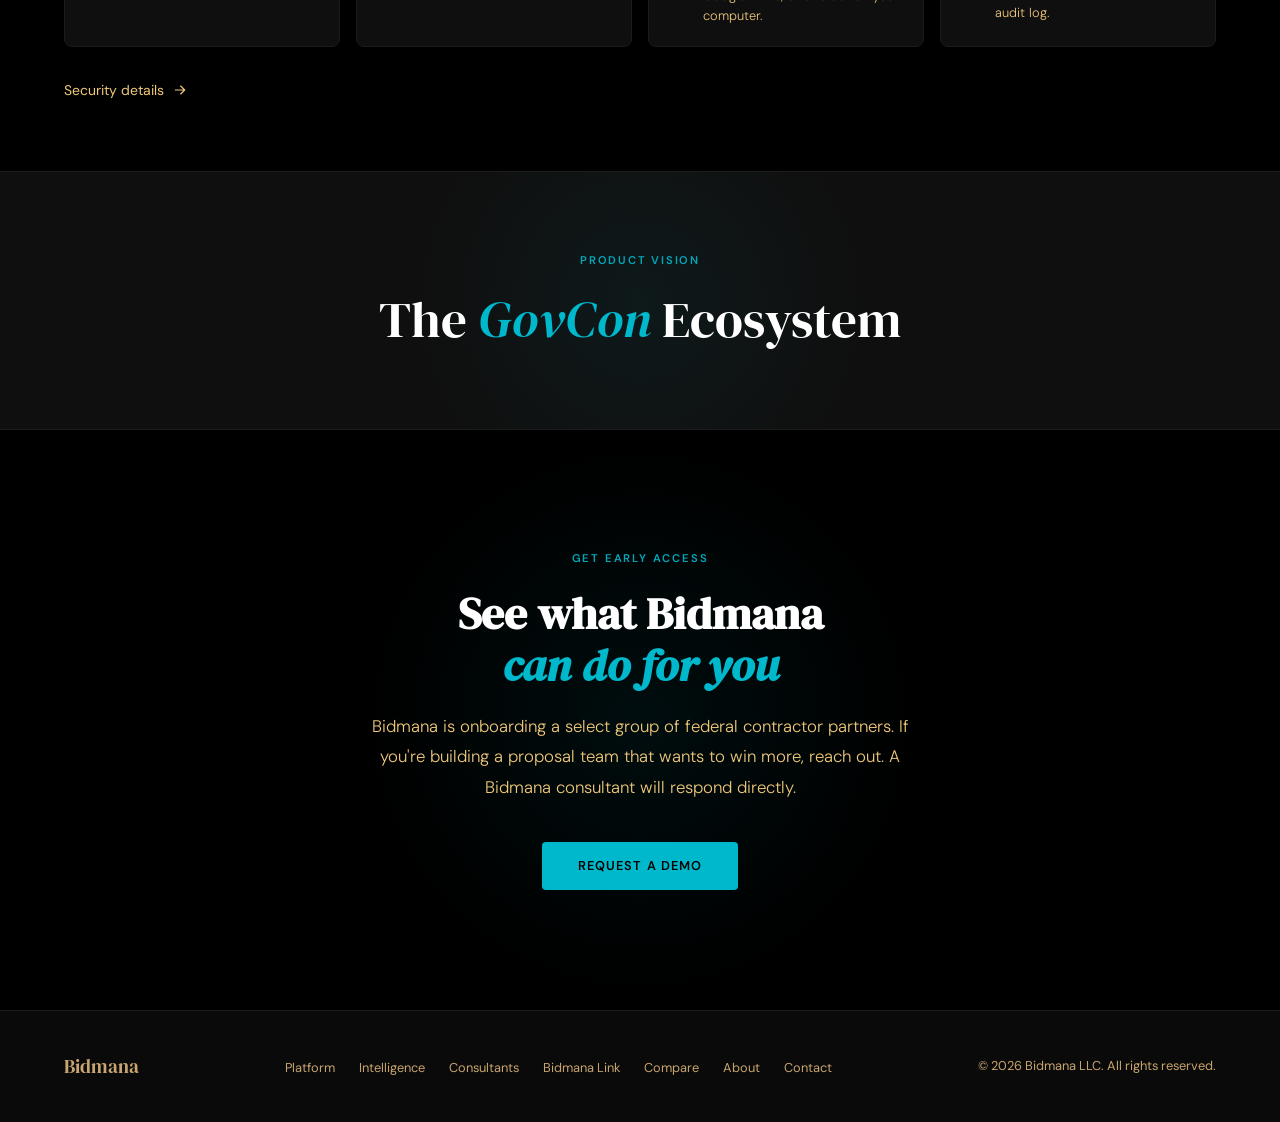
==== commit 54210432: "Home: showcase button reads Request a live walkthrough Co-Authored-By: Claude Fable 5.2 <noreply@ant" ====
--- a/index.html
+++ b/index.html
@@ -100,7 +100,7 @@
             <img src="assets/showcase/opportunities.jpg?v=20261116x4" alt="Opportunity search results with fit scores, estimated values, due dates and one-click add to pipeline" loading="lazy" width="2075" height="1210" />
           </figure>
           <figure class="shot-screen" id="shot-pipeline" role="tabpanel" aria-labelledby="tab-pipeline" hidden>
-            <img src="assets/showcase/pipeline.jpg?v=20261116x4" alt="The pipeline board: pursuits moving from Tracking through Qualifying and Pursuing to Proposal and Submitted, each with its files, win probability and due date" loading="lazy" width="2075" height="1210" />
+            <img src="assets/showcase/pipeline.jpg?v=20261116x5" alt="The pipeline board: pursuits moving from Tracking through Qualifying and Pursuing to Proposal, each with its files, win probability and due date" loading="lazy" width="2075" height="1210" />
           </figure>
           <figure class="shot-screen" id="shot-proposal" role="tabpanel" aria-labelledby="tab-proposal" hidden>
             <img src="assets/showcase/proposal.jpg?v=20261116x4" alt="The proposal workspace: the Word-style editor open on a proposal's cover page, with document status and the AI assistant beside it" loading="lazy" width="2075" height="1210" />
@@ -133,7 +133,7 @@
     </div>
 
     <div class="hero-actions" style="justify-content:center; margin-top:2.25rem;">
-      <a href="mailto:contact_us@bidmana.com" class="btn-primary mailto-cta">See a live walkthrough</a>
+      <a href="mailto:contact_us@bidmana.com" class="btn-primary mailto-cta">Request a live walkthrough</a>
       <a href="platform" class="btn-ghost">Every feature, in detail
         <svg viewBox="0 0 24 24"><path d="M5 12h14M13 6l6 6-6 6"/></svg>
       </a>
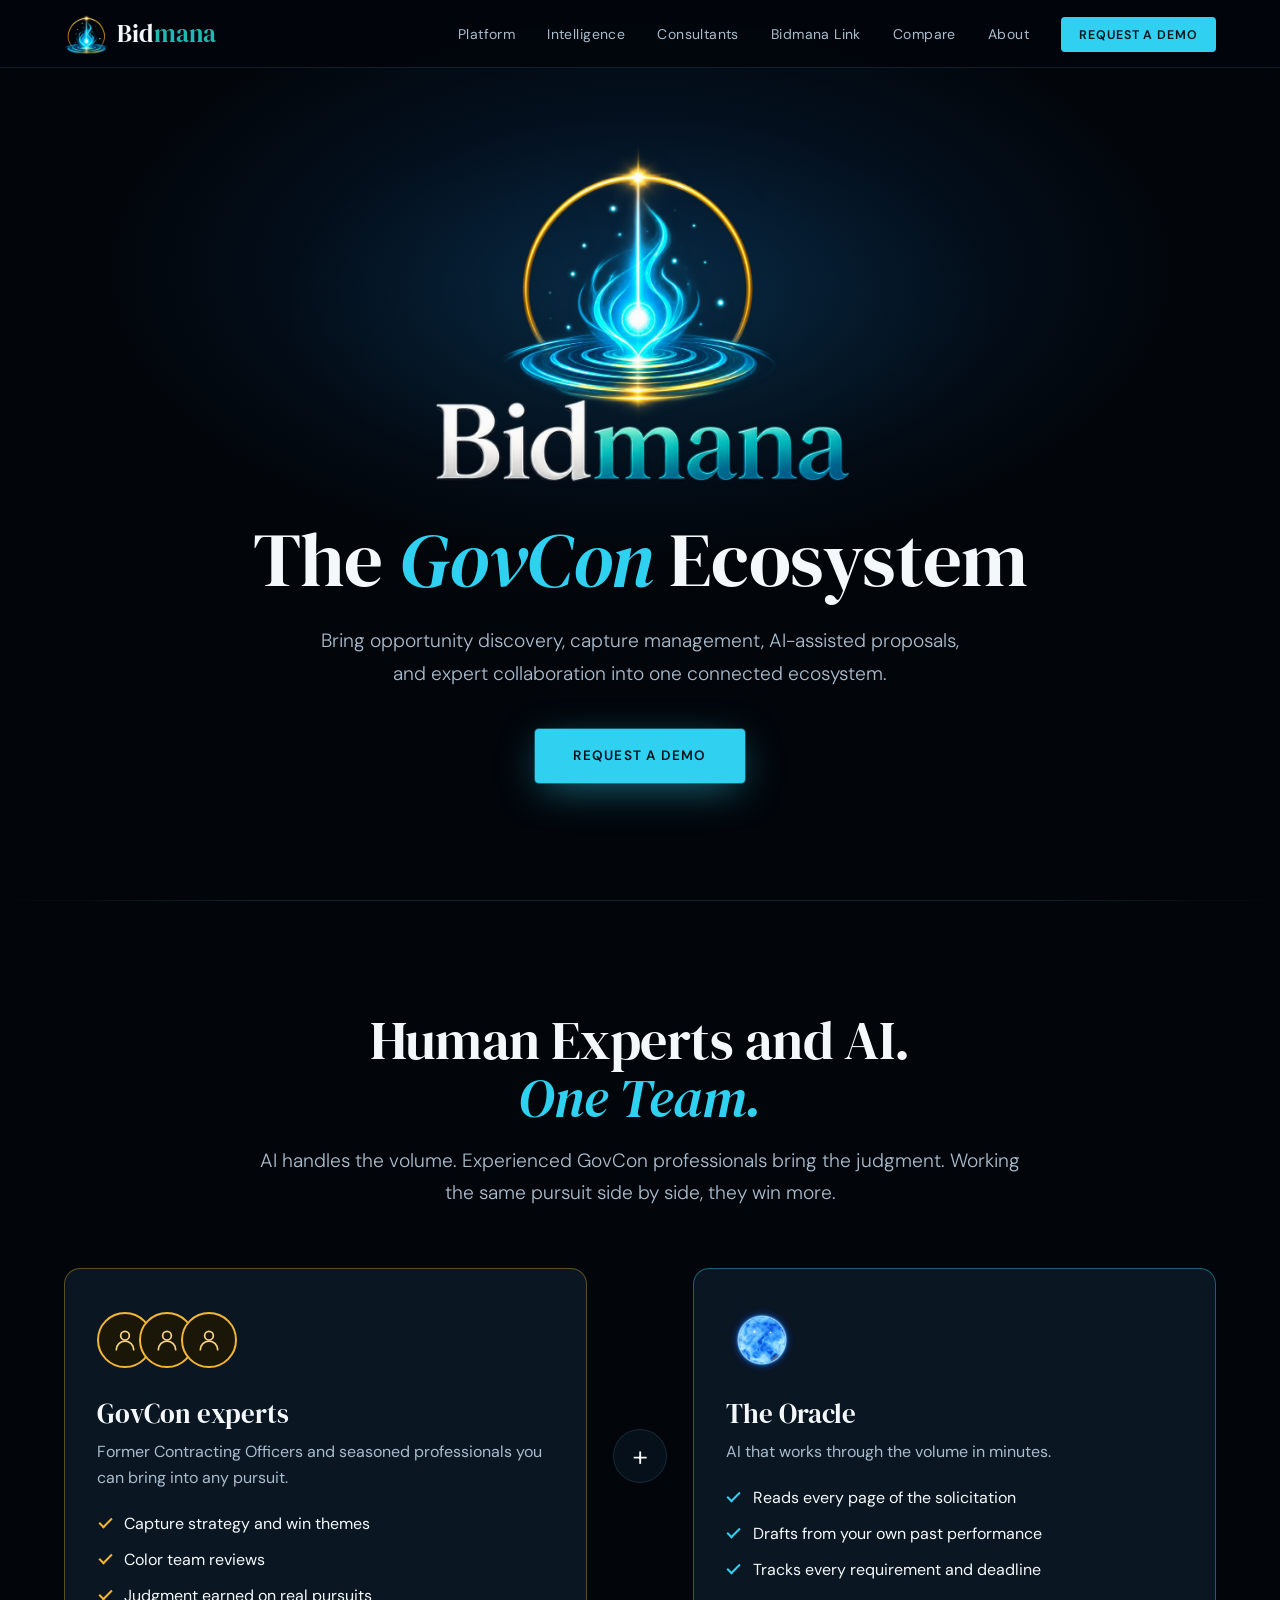
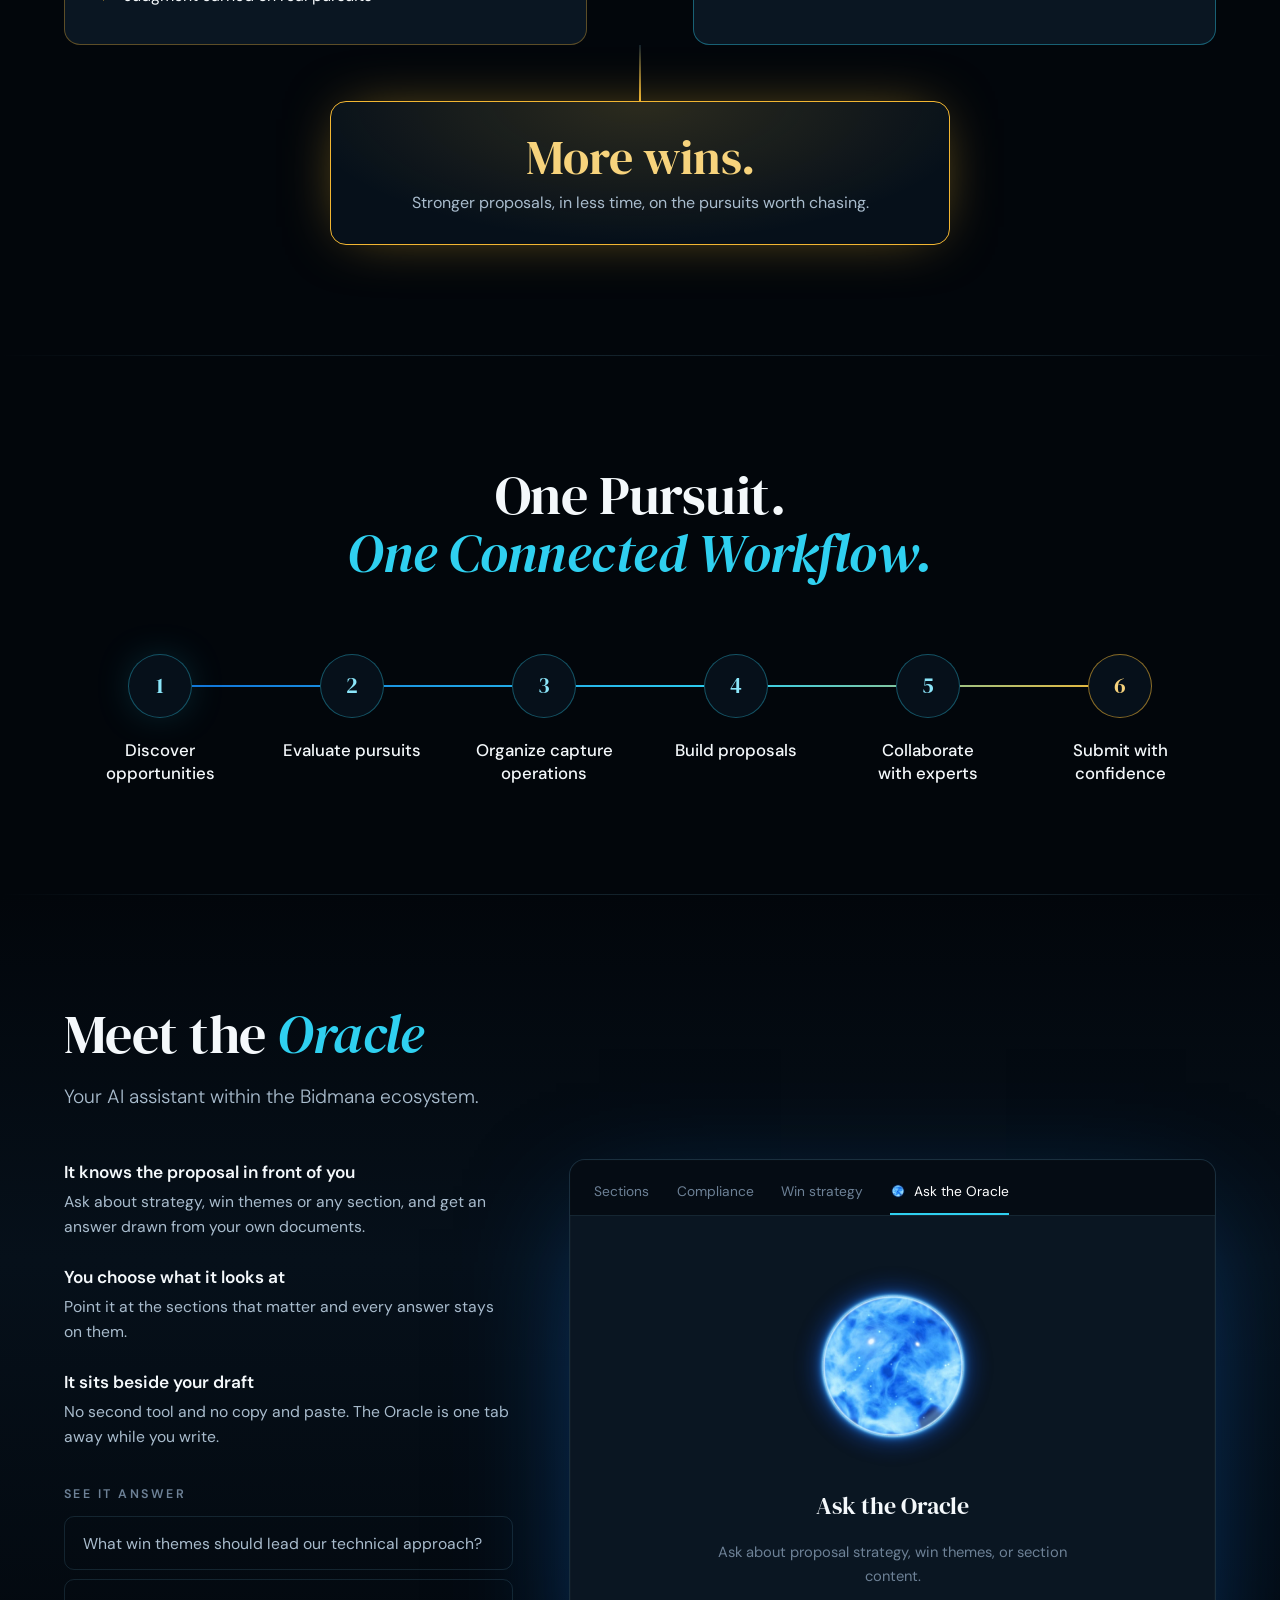
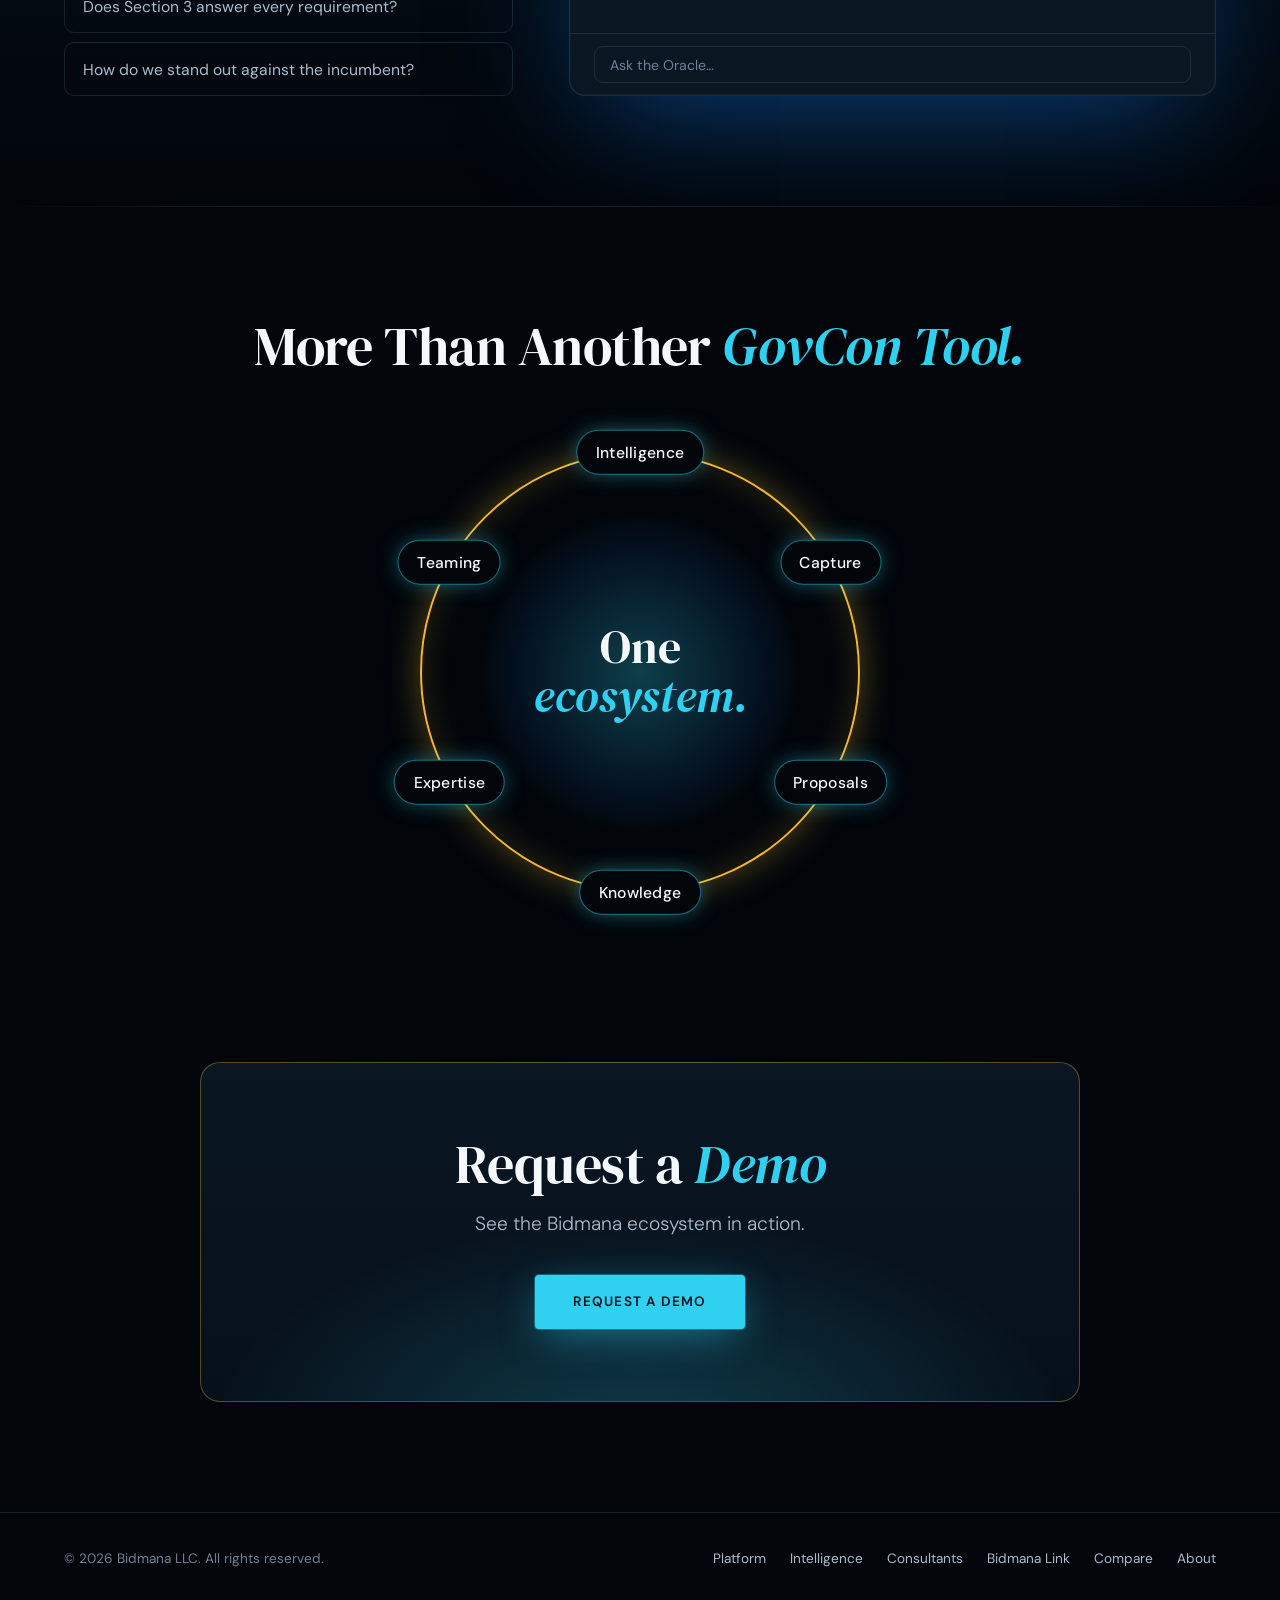
==== commit d80e8809: "Home page overhaul and new palette across the site New home page: hero with the full logo, Human Exp" ====
--- a/index.html
+++ b/index.html
@@ -10,327 +10,620 @@
   <link rel="preconnect" href="https://fonts.googleapis.com" />
   <link rel="preconnect" href="https://fonts.gstatic.com" crossorigin />
   <link href="https://fonts.googleapis.com/css2?family=DM+Serif+Display:ital@0;1&family=DM+Sans:ital,opsz,wght@0,9..40,300;0,9..40,400;0,9..40,500;0,9..40,600;1,9..40,300&display=swap" rel="stylesheet" />
-  <link rel="stylesheet" href="assets/site.css?v=20261116c" />
+  <style>
+    *, *::before, *::after { box-sizing: border-box; margin: 0; padding: 0; }
+
+    /* Colours are taken from the logo: the blue-black behind it, the cyan flame,
+       the deep blue of the water, the gold ring, the teal of "mana". */
+    :root {
+      --ink:        #02060b;
+      --ink-2:      #06101a;
+      --panel:      #0a1622;
+      --line:       rgba(120, 200, 235, 0.14);
+      --cyan:       #2fd0f0;
+      --cyan-soft:  #8be6fa;
+      --blue:       #0f6fd8;
+      --teal:       #1fb9b4;
+      --gold:       #f2b632;
+      --gold-soft:  #f7d37c;
+      --text:       #f4f8fb;
+      --text-2:     #a9bccd;
+      --text-3:     #6d8196;
+      --serif:      'DM Serif Display', Georgia, serif;
+      --sans:       'DM Sans', system-ui, sans-serif;
+    }
+
+    html { scroll-behavior: smooth; scroll-padding-top: 80px; }
+
+    body {
+      font-family: var(--sans);
+      background: var(--ink);
+      color: var(--text);
+      line-height: 1.6;
+      overflow-x: hidden;
+      -webkit-font-smoothing: antialiased;
+    }
+
+    a { color: inherit; }
+    img { display: block; max-width: 100%; }
+
+    /* ── NAV ── */
+    nav {
+      position: fixed; inset: 0 0 auto 0; z-index: 100;
+      display: flex; align-items: center; justify-content: space-between;
+      height: 68px; padding: 0 5%;
+      background: rgba(2, 6, 11, 0.82);
+      backdrop-filter: blur(14px);
+      border-bottom: 1px solid var(--line);
+    }
+    .nav-logo {
+      display: inline-flex; align-items: center; gap: 0.5rem;
+      font-family: var(--serif); font-size: 1.55rem; letter-spacing: 0.01em;
+      text-decoration: none;
+    }
+    .nav-logo img { height: 40px; width: auto; }
+    .nav-logo .mana { color: var(--teal); }
+    .nav-links { display: flex; align-items: center; gap: 2rem; list-style: none; }
+    .nav-links a {
+      color: var(--text-2); text-decoration: none; font-size: 0.875rem; letter-spacing: 0.03em;
+      transition: color 0.2s;
+    }
+    .nav-links a:hover { color: var(--text); }
+    .nav-links a.nav-cta {
+      background: var(--cyan); color: #00131c; font-weight: 600; font-size: 0.78rem;
+      letter-spacing: 0.07em; text-transform: uppercase;
+      padding: 0.6rem 1.15rem; border-radius: 4px;
+    }
+    .nav-links a.nav-cta:hover { background: var(--cyan-soft); color: #00131c; }
+
+    /* ── SHARED ── */
+    section { position: relative; padding: 110px 5%; }
+    .wrap { max-width: 1160px; margin: 0 auto; }
+    .eyebrow {
+      font-size: 0.78rem; font-weight: 600; letter-spacing: 0.28em; text-transform: uppercase;
+      color: var(--gold);
+    }
+    h1, h2 { font-family: var(--serif); font-weight: 400; letter-spacing: -0.01em; line-height: 1.08; text-wrap: balance; }
+    h2 { font-size: clamp(2.1rem, 4.2vw, 3.5rem); }
+    h1 em, h2 em { font-style: italic; color: var(--cyan); }
+    .lede { font-size: clamp(1.05rem, 1.5vw, 1.25rem); color: var(--text-2); font-weight: 300; line-height: 1.7; }
+    .center { text-align: center; }
+    .rule { height: 1px; background: linear-gradient(90deg, transparent, var(--line) 20%, var(--line) 80%, transparent); }
+
+    .btn {
+      display: inline-block; text-decoration: none;
+      background: var(--cyan); color: #00131c;
+      font-size: 0.85rem; font-weight: 600; letter-spacing: 0.09em; text-transform: uppercase;
+      padding: 1rem 2.4rem; border-radius: 4px;
+      box-shadow: 0 0 0 1px rgba(47, 208, 240, 0.35), 0 10px 40px -8px rgba(47, 208, 240, 0.55);
+      transition: background 0.2s, transform 0.15s, box-shadow 0.2s;
+    }
+    .btn:hover { background: var(--cyan-soft); transform: translateY(-2px); box-shadow: 0 0 0 1px rgba(139, 230, 250, 0.5), 0 14px 46px -6px rgba(47, 208, 240, 0.7); }
+    .btn:focus-visible, .nav-links a:focus-visible { outline: 2px solid var(--gold); outline-offset: 3px; }
+
+    .js .reveal { opacity: 0; transform: translateY(22px); transition: opacity 0.8s ease, transform 0.8s ease; }
+    .js .reveal.in { opacity: 1; transform: none; }
+
+    /* ── HERO ── */
+    .hero {
+      min-height: 100vh; padding: 96px 5% 70px;
+      display: flex; flex-direction: column; align-items: center; justify-content: center;
+      text-align: center; overflow: hidden;
+      background:
+        radial-gradient(60% 46% at 50% 30%, rgba(15, 111, 216, 0.20), transparent 70%),
+        radial-gradient(40% 30% at 50% 34%, rgba(47, 208, 240, 0.10), transparent 70%),
+        var(--ink);
+    }
+    .hero-mark { position: relative; width: min(74vw, 470px); margin-bottom: 1.4rem; }
+    .hero-mark img { position: relative; z-index: 1; width: 100%; height: auto; }
+    /* Ripples leave the logo's own water line (about 60% down the image). */
+    .ripples { position: absolute; left: 50%; top: 60%; width: 0; height: 0; z-index: 0; }
+    .ripples i {
+      position: absolute; left: 50%; top: 50%;
+      width: 150vmax; height: 34vmax; margin: -17vmax 0 0 -75vmax;
+      border-radius: 50%;
+      border: 1px solid rgba(47, 208, 240, 0.55);
+      opacity: 0; transform: scale(0.12);
+      animation: ripple 9s linear infinite;
+    }
+    .ripples i:nth-child(2) { animation-delay: 3s; }
+    .ripples i:nth-child(3) { animation-delay: 6s; border-color: rgba(242, 182, 50, 0.5); }
+    @keyframes ripple {
+      0%   { transform: scale(0.12); opacity: 0; }
+      12%  { opacity: 0.55; }
+      100% { transform: scale(1); opacity: 0; }
+    }
+    .hero .eyebrow { margin-bottom: 1.3rem; position: relative; }
+    .hero h1 { font-size: clamp(2.5rem, 6vw, 5rem); margin-bottom: 1.5rem; position: relative; }
+    .hero h1 span { display: block; }
+    .hero .lede { max-width: 640px; margin: 0 auto 2.4rem; position: relative; }
+    .hero .btn { position: relative; }
+
+    /* ── WORKFLOW ── */
+    .flow-head { max-width: 760px; margin: 0 auto 4.5rem; }
+    .flow-head em { display: block; }
+    .flow { position: relative; display: grid; grid-template-columns: repeat(6, 1fr); list-style: none; --dur: 10s; }
+    .flow::before, .flow-fill, .flow-pulse { content: ''; position: absolute; top: 31px; }
+    .flow::before { left: 8.333%; right: 8.333%; height: 2px; background: var(--line); }
+    .flow-fill {
+      left: 8.333%; right: 8.333%; height: 2px; transform-origin: left center;
+      background: linear-gradient(90deg, var(--blue), var(--cyan) 60%, var(--gold));
+      animation: fillX var(--dur) linear infinite;
+    }
+    .flow-pulse {
+      left: 8.333%; width: 14px; height: 14px; margin: -6px 0 0 -7px; border-radius: 50%;
+      background: #fff; box-shadow: 0 0 14px 5px rgba(47, 208, 240, 0.9), 0 0 44px 12px rgba(47, 208, 240, 0.4);
+      animation: moveX var(--dur) linear infinite;
+    }
+    @keyframes fillX { 0% { clip-path: inset(0 100% 0 0); opacity: 1; } 80% { clip-path: inset(0); opacity: 1; } 94%, 100% { clip-path: inset(0); opacity: 0; } }
+    @keyframes moveX { 0% { left: 8.333%; opacity: 1; } 80% { left: 91.667%; opacity: 1; } 86%, 100% { left: 91.667%; opacity: 0; } }
+
+    .step { position: relative; z-index: 1; text-align: center; padding: 0 0.6rem; }
+    .step-dot {
+      width: 64px; height: 64px; margin: 0 auto 1.3rem; border-radius: 50%;
+      display: grid; place-items: center;
+      font-family: var(--serif); font-size: 1.35rem; color: var(--cyan-soft);
+      background: var(--ink-2); border: 1px solid rgba(47, 208, 240, 0.35);
+      animation: lit var(--dur) linear infinite; animation-delay: calc(var(--i) * var(--dur) * 0.16);
+    }
+    .step:last-child .step-dot { border-color: rgba(242, 182, 50, 0.55); color: var(--gold-soft); }
+    @keyframes lit {
+      0%   { box-shadow: 0 0 0 0 rgba(47, 208, 240, 0); background: var(--ink-2); }
+      3%   { box-shadow: 0 0 0 6px rgba(47, 208, 240, 0.16), 0 0 34px 4px rgba(47, 208, 240, 0.6); background: #0d3350; }
+      24%  { box-shadow: 0 0 0 0 rgba(47, 208, 240, 0); background: var(--ink-2); }
+      100% { box-shadow: 0 0 0 0 rgba(47, 208, 240, 0); background: var(--ink-2); }
+    }
+    .step h3 { font-family: var(--sans); font-size: 1.05rem; font-weight: 500; line-height: 1.35; text-wrap: balance; }
+
+    /* ── ORACLE ── */
+    .oracle { background: linear-gradient(180deg, var(--ink), var(--ink-2) 40%, var(--ink)); overflow: hidden; }
+    .oracle-head { margin-bottom: 2.8rem; }
+    .oracle-grid { display: grid; grid-template-columns: minmax(0, 0.82fr) minmax(0, 1.18fr); gap: 3.5rem; align-items: stretch; }
+    .oracle-left { display: flex; flex-direction: column; justify-content: space-between; gap: 2.2rem; }
+    .oracle .eyebrow { margin-bottom: 1rem; }
+    .oracle h2 { margin-bottom: 1.1rem; }
+    .oracle .lede { margin-bottom: 0; }
+
+    .caps { display: grid; gap: 1.5rem; }
+        .cap h3 { font-family: var(--sans); font-size: 1.08rem; font-weight: 600; margin-bottom: 0.2rem; }
+    .cap p { color: var(--text-2); font-size: 0.98rem; }
+
+    .asks-label { font-size: 0.78rem; font-weight: 600; letter-spacing: 0.2em; text-transform: uppercase; color: var(--text-3); margin-bottom: 0.7rem; }
+    .asks { display: grid; gap: 0.55rem; }
+    .ask {
+      position: relative; overflow: hidden; text-align: left; cursor: pointer;
+      padding: 0.85rem 1.1rem; border-radius: 10px;
+      font: inherit; font-size: 0.98rem; color: var(--text-2);
+      background: transparent; border: 1px solid var(--line);
+      transition: background 0.25s, border-color 0.25s, color 0.25s;
+    }
+    .ask:hover { border-color: rgba(47, 208, 240, 0.4); color: var(--text); }
+    .ask:focus-visible { outline: 2px solid var(--gold); outline-offset: 3px; }
+    .ask.on { background: rgba(47, 208, 240, 0.07); border-color: rgba(47, 208, 240, 0.55); color: var(--text); }
+    .ask i { position: absolute; left: 0; bottom: 0; height: 2px; width: 100%; background: var(--cyan); transform: scaleX(0); transform-origin: left; }
+    .ask.on i { animation: tick 7.5s linear forwards; }
+    @keyframes tick { to { transform: scaleX(1); } }
+
+    /* The orb: the same three layers the app uses. */
+    .orb { position: relative; display: inline-block; flex: none; }
+    .orb img { position: absolute; inset: 0; width: 100%; height: 100%; max-width: none; }
+    .spin { animation: spin 60s linear infinite; }
+    .spin.fast { animation-duration: 7s; }
+    .pulse { animation: pulse 2s ease-in-out infinite; }
+    @keyframes spin { to { transform: rotate(360deg); } }
+    @keyframes pulse { 50% { opacity: 0.45; } }
+
+    .mock {
+      border-radius: 16px; overflow: hidden;
+      background: var(--panel); border: 1px solid var(--line);
+      box-shadow: 0 40px 120px -30px rgba(15, 111, 216, 0.55), 0 0 0 1px rgba(255, 255, 255, 0.02) inset;
+    }
+    .mock { display: flex; flex-direction: column; }
+    .mock-tabs { display: flex; gap: 1.7rem; padding: 0.7rem 1.5rem 0; background: rgba(2, 6, 11, 0.6); border-bottom: 1px solid var(--line); overflow: hidden; }
+    .mock-tab { display: flex; align-items: center; gap: 0.5rem; padding: 0.55rem 0 0.7rem; font-size: 0.86rem; color: var(--text-3); white-space: nowrap; border-bottom: 2px solid transparent; }
+    .mock-tab.on { color: #fff; border-bottom-color: var(--cyan); }
+
+    .mock-main { position: relative; flex: 1; min-height: 440px; display: flex; flex-direction: column; }
+    .scene { position: absolute; inset: 0 0 62px 0; padding: 1.5rem; opacity: 0; visibility: hidden; transition: opacity 0.5s ease, visibility 0.5s; }
+    .scene-idle { display: flex; flex-direction: column; align-items: center; justify-content: center; gap: 1rem; text-align: center; }
+    .scene-idle h4 { font-family: var(--serif); font-weight: 400; font-size: 1.5rem; }
+    .scene-idle p { color: var(--text-3); font-size: 0.92rem; max-width: 22rem; }
+    .scene-chat { display: flex; flex-direction: column; gap: 1.1rem; }
+    .mock[data-state="idle"] .scene-idle,
+    .mock[data-state="thinking"] .scene-chat,
+    .mock[data-state="responding"] .scene-chat { opacity: 1; visibility: visible; }
+
+    .bubble { max-width: 84%; padding: 0.7rem 1rem; border-radius: 14px; font-size: 0.95rem; line-height: 1.5; }
+    .bubble.me { align-self: flex-end; background: #12406b; color: #eaf6ff; border-bottom-right-radius: 4px; }
+    .mock[data-state="thinking"] .bubble.me { animation: rise 0.4s ease both; }
+    .bubble.it { background: rgba(255, 255, 255, 0.06); border: 1px solid var(--line); color: var(--text); border-bottom-left-radius: 4px; }
+    .turn { display: none; align-items: flex-end; gap: 0.6rem; }
+    .turn.think { flex-direction: column; align-items: center; gap: 0.7rem; margin-top: 1.2rem; color: var(--text-2); font-size: 0.9rem; }
+    .mock[data-state="thinking"] .turn.think { display: flex; }
+    .mock[data-state="responding"] .turn.answer { display: flex; animation: rise 0.5s ease both; }
+    @keyframes rise { from { opacity: 0; transform: translateY(8px); } }
+    .dots::after { content: ''; animation: dots 1.4s steps(4, end) infinite; }
+    @keyframes dots { 0% { content: ''; } 25% { content: '.'; } 50% { content: '..'; } 75% { content: '...'; } }
+
+    .composer { margin-top: auto; height: 62px; padding: 0.75rem 1.5rem; border-top: 1px solid var(--line); display: flex; }
+    .composer div { flex: 1; display: flex; align-items: center; padding: 0 0.9rem; border-radius: 9px; border: 1px solid var(--line); color: var(--text-3); font-size: 0.88rem; }
+
+    /* ── EXPERTS + AI ── */
+    .team-head { max-width: 780px; margin: 0 auto 3.6rem; }
+    .team-head h2 { margin-bottom: 1.1rem; }
+    .team-head em { display: block; }
+    .duo { display: grid; grid-template-columns: 1fr auto 1fr; align-items: stretch; gap: 1.6rem; }
+    .side { padding: 2.2rem 2rem; border-radius: 16px; background: var(--panel); border: 1px solid var(--line); text-align: left; }
+    .side.human { border-color: rgba(242, 182, 50, 0.35); }
+    .side.ai { border-color: rgba(47, 208, 240, 0.4); }
+    .side-top { display: flex; align-items: center; gap: 1rem; height: 72px; margin-bottom: 1.4rem; }
+    .people { display: flex; }
+    .people span {
+      width: 56px; height: 56px; border-radius: 50%; display: grid; place-items: center;
+      background: #1a1608; border: 2px solid var(--gold); margin-left: -14px;
+    }
+    .people span:first-child { margin-left: 0; }
+    .people svg { width: 26px; height: 26px; fill: none; stroke: var(--gold-soft); stroke-width: 1.6; stroke-linecap: round; stroke-linejoin: round; }
+    .side h3 { font-family: var(--serif); font-weight: 400; font-size: 1.7rem; line-height: 1.15; margin-bottom: 0.6rem; }
+    .side > p { color: var(--text-2); margin-bottom: 1.3rem; }
+    .side ul { list-style: none; display: grid; gap: 0.65rem; }
+    .side li { position: relative; padding-left: 1.7rem; }
+    .side li::before { content: ''; position: absolute; left: 0.1rem; top: 0.42em; width: 0.8rem; height: 0.42rem; border-left: 2px solid; border-bottom: 2px solid; transform: rotate(-45deg); }
+    .side.human li::before { color: var(--gold); }
+    .side.ai li::before { color: var(--cyan); }
+    .plus {
+      align-self: center; width: 54px; height: 54px; border-radius: 50%; display: grid; place-items: center;
+      font-size: 1.8rem; font-weight: 300; line-height: 1; color: var(--text);
+      background: var(--ink-2); border: 1px solid var(--line);
+    }
+    .join { width: 2px; height: 56px; margin: 0 auto; background: linear-gradient(180deg, var(--line), var(--gold)); }
+    .wins {
+      max-width: 620px; margin: 0 auto; padding: 1.8rem 2rem; border-radius: 16px; text-align: center;
+      border: 1px solid var(--gold);
+      background: radial-gradient(80% 140% at 50% 0%, rgba(242, 182, 50, 0.16), transparent 70%), var(--ink-2);
+      box-shadow: 0 0 60px -18px rgba(242, 182, 50, 0.6);
+    }
+    .wins strong { display: block; font-family: var(--serif); font-weight: 400; font-size: clamp(2rem, 4vw, 3rem); line-height: 1.1; color: var(--gold-soft); margin-bottom: 0.4rem; }
+    .wins p { color: var(--text-2); }
+
+    /* ── ECOSYSTEM ── */
+    .eco { overflow: hidden; }
+    .eco h2 { margin-bottom: 4.8rem; }
+    .ring { position: relative; width: min(64vw, 440px); aspect-ratio: 1; margin: 0 auto; }
+    .ring::before {
+      content: ''; position: absolute; inset: 0; border-radius: 50%;
+      border: 2px solid var(--gold);
+      box-shadow: 0 0 34px rgba(242, 182, 50, 0.35), inset 0 0 34px rgba(242, 182, 50, 0.18);
+    }
+    .ring::after {
+      content: ''; position: absolute; inset: 14%; border-radius: 50%;
+      background: radial-gradient(circle, rgba(47, 208, 240, 0.28), rgba(15, 111, 216, 0.10) 55%, transparent 72%);
+    }
+    .orbit { position: absolute; inset: 0; list-style: none; animation: spin 90s linear infinite; }
+    .orbit li { position: absolute; left: var(--x); top: var(--y); translate: -50% -50%; animation: unspin 90s linear infinite; }
+    @keyframes unspin { to { rotate: -360deg; } }
+    .orbit span {
+      display: block; padding: 0.55rem 1.15rem; border-radius: 999px; white-space: nowrap;
+      font-size: 0.98rem; font-weight: 500; letter-spacing: 0.02em;
+      background: var(--ink); border: 1px solid rgba(47, 208, 240, 0.5);
+      box-shadow: 0 0 22px -4px rgba(47, 208, 240, 0.55);
+    }
+    .ring-core { position: absolute; inset: 0; z-index: 1; display: grid; place-items: center; text-align: center; }
+    .ring-core p { font-family: var(--serif); font-size: clamp(1.7rem, 4.4vw, 2.9rem); line-height: 1.05; }
+    .ring-core em { display: block; font-style: italic; color: var(--cyan); }
+
+    /* ── DEMO ── */
+    .demo { padding-top: 60px; }
+    .demo-card {
+      max-width: 880px; margin: 0 auto; padding: 4.5rem 2rem; text-align: center; border-radius: 20px;
+      border: 1px solid rgba(242, 182, 50, 0.35);
+      background:
+        radial-gradient(70% 90% at 50% 110%, rgba(47, 208, 240, 0.22), transparent 70%),
+        linear-gradient(180deg, var(--panel), var(--ink-2));
+    }
+    .demo-card h2 { margin-bottom: 0.9rem; }
+    .demo-card .lede { margin-bottom: 2.2rem; }
+
+    footer { padding: 2.2rem 5% 4.5rem; border-top: 1px solid var(--line); color: var(--text-3); font-size: 0.85rem; }
+    .foot { max-width: 1160px; margin: 0 auto; display: flex; flex-wrap: wrap; gap: 1rem 2rem; align-items: center; justify-content: space-between; }
+    .foot ul { display: flex; flex-wrap: wrap; gap: 1.5rem; list-style: none; }
+    .foot a { color: var(--text-2); text-decoration: none; }
+    .foot a:hover { color: var(--text); }
+
+
+    /* ── SMALLER SCREENS ── */
+    @media (max-width: 980px) {
+      .nav-links li:not(:last-child) { display: none; }
+      .oracle-grid { grid-template-columns: 1fr; gap: 3rem; }
+    }
+    @media (max-width: 760px) {
+      section { padding: 80px 16px; }
+      .hero { padding: 90px 16px 60px; }
+      .flow-head { margin-bottom: 3rem; }
+      .flow { grid-template-columns: 1fr; gap: 1.6rem; max-width: 340px; margin: 0 auto; }
+      .flow::before, .flow-fill { left: 27px; right: auto; top: 28px; bottom: 28px; width: 2px; height: auto; }
+      .flow-fill { transform-origin: center top; background: linear-gradient(180deg, var(--blue), var(--cyan) 60%, var(--gold)); animation-name: fillY; }
+      .flow-pulse { left: 28px; top: 28px; animation-name: moveY; }
+      @keyframes fillY { 0% { clip-path: inset(0 0 100% 0); opacity: 1; } 80% { clip-path: inset(0); opacity: 1; } 94%, 100% { clip-path: inset(0); opacity: 0; } }
+      @keyframes moveY { 0% { top: 28px; opacity: 1; } 80% { top: calc(100% - 28px); opacity: 1; } 86%, 100% { top: calc(100% - 28px); opacity: 0; } }
+      .step { display: flex; align-items: center; gap: 1.1rem; text-align: left; padding: 0; }
+      .step-dot { width: 56px; height: 56px; margin: 0; flex: none; }
+      .mock-tab:nth-child(2), .mock-tab:nth-child(3) { display: none; }
+      .mock-main { min-height: 470px; }
+      .team-head { margin-bottom: 2.6rem; }
+      .duo { grid-template-columns: 1fr; gap: 1rem; }
+      .side { padding: 1.7rem 1.4rem; }
+      .plus { justify-self: center; }
+      .join { height: 36px; }
+      .eco h2 { margin-bottom: 3.6rem; }
+      .ring { width: min(60vw, 300px); }
+      .orbit span { font-size: 0.8rem; padding: 0.4rem 0.75rem; }
+      .demo-card { padding: 3.2rem 1.25rem; }
+    }
+
+    @media (prefers-reduced-motion: reduce) {
+      *, *::before, *::after { animation: none !important; transition: none !important; }
+      .js .reveal { opacity: 1; transform: none; }
+      .flow-pulse { display: none; }
+      html { scroll-behavior: auto; }
+    }
+  </style>
 </head>
 <body>
 
-  <!-- NAV -->
   <nav>
-    <a href="./" class="nav-logo">Bidmana</a>
+    <a href="#top" class="nav-logo"><img src="assets/emblem.webp" alt="" /><span>Bid<span class="mana">mana</span></span></a>
     <ul class="nav-links">
       <li><a href="platform">Platform</a></li>
       <li><a href="intelligence">Intelligence</a></li>
       <li><a href="consultants">Consultants</a></li>
       <li><a href="link">Bidmana Link</a></li>
-        <li><a href="compare">Compare</a></li>
+      <li><a href="compare">Compare</a></li>
       <li><a href="about">About</a></li>
-      <li><a href="mailto:contact_us@bidmana.com" class="nav-cta mailto-cta">Request Demo</a></li>
+      <li><a href="#request-a-demo" class="nav-cta">Request a Demo</a></li>
     </ul>
-    <button class="nav-toggle" aria-label="Toggle menu" aria-expanded="false">
-      <span></span>
-      <span></span>
-      <span></span>
-    </button>
   </nav>
 
-  <!-- HERO -->
-  <section class="hero">
-    <div class="hero-logo anim">
-      <img src="mana.png" alt="Bidmana" />
-      <span class="hero-wordmark"><span class="wm-bid">Bid</span><span class="wm-mana">mana</span></span>
-    </div>
-    <h1 class="anim" style="animation-delay:0.08s">The <em>GovCon</em> Ecosystem</h1>
-    <p class="hero-sub anim" style="animation-delay:0.16s">
-      Find the right opportunities, build grounded proposals, understand your market, and bring in experienced GovCon professionals when you need them. All in one platform.
-    </p>
-    <div class="hero-actions anim" style="animation-delay:0.24s">
-      <a href="mailto:contact_us@bidmana.com" class="btn-primary mailto-cta">Request a Demo</a>
-      <a href="platform" class="btn-ghost">Explore the platform
-        <svg viewBox="0 0 24 24"><path d="M5 12h14M13 6l6 6-6 6"/></svg>
-      </a>
-    </div>
-  </section>
-
-  <div class="divider"></div>
-
-  <!-- SHOWCASE: the product itself, one screen at a time, in the order of the app's own menu -->
-  <section id="showcase" class="showcase">
-    <div class="section-label">Inside the Platform</div>
-    <h2 class="section-title anim">See it <em>in action</em></h2>
-    <p class="section-body anim" style="animation-delay:0.1s">
-      A glimpse inside the workspace, from first signal to submission.
-    </p>
-
-    <div class="shot-tabs anim" role="tablist" aria-label="Product screens" style="animation-delay:0.15s">
-      <button class="shot-tab is-active" role="tab" aria-selected="true" aria-controls="shot-dashboard" id="tab-dashboard" data-shot="dashboard">
-        <span class="shot-tab-label">Dashboard</span>
-        <span class="shot-progress"><i></i></span>
-      </button>
-      <button class="shot-tab" role="tab" aria-selected="false" aria-controls="shot-intelligence" id="tab-intelligence" data-shot="intelligence" tabindex="-1">
-        <span class="shot-tab-label">Intelligence</span>
-        <span class="shot-progress"><i></i></span>
-      </button>
-      <button class="shot-tab" role="tab" aria-selected="false" aria-controls="shot-opportunities" id="tab-opportunities" data-shot="opportunities" tabindex="-1">
-        <span class="shot-tab-label">Opportunities</span>
-        <span class="shot-progress"><i></i></span>
-      </button>
-      <button class="shot-tab" role="tab" aria-selected="false" aria-controls="shot-pipeline" id="tab-pipeline" data-shot="pipeline" tabindex="-1">
-        <span class="shot-tab-label">Pipeline</span>
-        <span class="shot-progress"><i></i></span>
-      </button>
-      <button class="shot-tab" role="tab" aria-selected="false" aria-controls="shot-proposal" id="tab-proposal" data-shot="proposal" tabindex="-1">
-        <span class="shot-tab-label">Proposals</span>
-        <span class="shot-progress"><i></i></span>
-      </button>
-    </div>
-
-    <div class="shot-stage anim" style="animation-delay:0.2s">
-      <div class="shot-frame" aria-live="polite">
-        <div class="shot-chrome">
-          <span></span><span></span><span></span>
-        </div>
-        <div class="shot-screens">
-          <figure class="shot-screen is-active" id="shot-dashboard" role="tabpanel" aria-labelledby="tab-dashboard">
-            <img src="assets/showcase/dashboard.jpg?v=20261116x4" alt="The Bidmana dashboard: open opportunities matched to the company, key metrics, deadlines and amendment alerts" loading="lazy" width="2075" height="1210" />
-          </figure>
-          <figure class="shot-screen" id="shot-intelligence" role="tabpanel" aria-labelledby="tab-intelligence" hidden>
-            <img src="assets/showcase/intelligence.jpg?v=20261116x4" alt="Intelligence analytics: win rate, pipeline value and win probability, win rate by agency, pipeline by stage, and predicted versus actual win probability" loading="lazy" width="2075" height="1210" />
-          </figure>
-          <figure class="shot-screen" id="shot-opportunities" role="tabpanel" aria-labelledby="tab-opportunities" hidden>
-            <img src="assets/showcase/opportunities.jpg?v=20261116x4" alt="Opportunity search results with fit scores, estimated values, due dates and one-click add to pipeline" loading="lazy" width="2075" height="1210" />
-          </figure>
-          <figure class="shot-screen" id="shot-pipeline" role="tabpanel" aria-labelledby="tab-pipeline" hidden>
-            <img src="assets/showcase/pipeline.jpg?v=20261116x5" alt="The pipeline board: pursuits moving from Tracking through Qualifying and Pursuing to Proposal, each with its files, win probability and due date" loading="lazy" width="2075" height="1210" />
-          </figure>
-          <figure class="shot-screen" id="shot-proposal" role="tabpanel" aria-labelledby="tab-proposal" hidden>
-            <img src="assets/showcase/proposal.jpg?v=20261116x4" alt="The proposal workspace: the Word-style editor open on a proposal's cover page, with document status and the AI assistant beside it" loading="lazy" width="2075" height="1210" />
-          </figure>
-        </div>
+  <main id="top">
+
+    <!-- HERO -->
+    <section class="hero">
+      <div class="hero-mark">
+        <div class="ripples" aria-hidden="true"><i></i><i></i><i></i></div>
+        <img src="assets/logo.webp" alt="Bidmana" width="1100" height="825" />
       </div>
-
-      <div class="shot-notes">
-        <div class="shot-note is-active" data-shot="dashboard">
-          <h3>Your morning in one screen</h3>
-          <p>Open opportunities matched to your profile, pipeline value and win rate, the deadlines coming up, and any amendment that changed a pursuit overnight. Drag the cards into the layout that suits you.</p>
-        </div>
-        <div class="shot-note" data-shot="intelligence" hidden>
-          <h3>Know the odds before you commit</h3>
-          <p>Your own capture record beside market signals: win rate by agency, pipeline by stage, recompetes on the horizon, emerging competitors, and a win probability that is checked against what actually happened.</p>
-        </div>
-        <div class="shot-note" data-shot="opportunities" hidden>
-          <h3>Search that already knows your company</h3>
-          <p>Federal, state and local, SBIR and grant notices in one list, each with a fit score, an estimated value from comparable awards, and the days left to respond. One click adds it to the pipeline.</p>
-        </div>
-        <div class="shot-note" data-shot="pipeline" hidden>
-          <h3>Every pursuit, from first look to proposal</h3>
-          <p>A board that moves each opportunity through Tracking, Qualifying, Pursuing and Proposal, with its documents attached, a scored win probability, the due date, and an amendment flag the moment the notice changes.</p>
-        </div>
-        <div class="shot-note" data-shot="proposal" hidden>
-          <h3>From solicitation to draft, with receipts</h3>
-          <p>The RFP shredded into requirements, a compliance read that shows what is met, and a Word-style editor where every drafted claim is grounded in your past performance. Export when it is ready.</p>
+      <h1>The <em>GovCon</em> Ecosystem</h1>
+      <p class="lede">Bring opportunity discovery, capture management, AI-assisted proposals, and expert collaboration into one connected ecosystem.</p>
+      <a href="#request-a-demo" class="btn">Request a Demo</a>
+    </section>
+
+    <div class="rule"></div>
+
+    <!-- EXPERTS + AI -->
+    <section class="center" id="team">
+      <div class="wrap">
+        <div class="team-head reveal">
+          <h2>Human Experts and AI. <em>One Team.</em></h2>
+          <p class="lede">AI handles the volume. Experienced GovCon professionals bring the judgment. Working the same pursuit side by side, they win more.</p>
+        </div>
+        <div class="duo reveal">
+          <div class="side human">
+            <div class="side-top">
+              <div class="people" aria-hidden="true">
+                <span><svg viewBox="0 0 24 24"><circle cx="12" cy="8" r="4"/><path d="M4 21a8 8 0 0 1 16 0"/></svg></span>
+                <span><svg viewBox="0 0 24 24"><circle cx="12" cy="8" r="4"/><path d="M4 21a8 8 0 0 1 16 0"/></svg></span>
+                <span><svg viewBox="0 0 24 24"><circle cx="12" cy="8" r="4"/><path d="M4 21a8 8 0 0 1 16 0"/></svg></span>
+              </div>
+            </div>
+            <h3>GovCon experts</h3>
+            <p>Former Contracting Officers and seasoned professionals you can bring into any pursuit.</p>
+            <ul>
+              <li>Capture strategy and win themes</li>
+              <li>Color team reviews</li>
+              <li>Judgment earned on real pursuits</li>
+            </ul>
+          </div>
+          <div class="plus" aria-hidden="true">+</div>
+          <div class="side ai">
+            <div class="side-top">
+              <span class="orb" style="width:72px;height:72px" aria-hidden="true"><img src="assets/orb-halo.webp" alt=""><img src="assets/orb-plasma.webp" class="spin" alt=""><img src="assets/orb-glass.webp" alt=""></span>
+            </div>
+            <h3>The Oracle</h3>
+            <p>AI that works through the volume in minutes.</p>
+            <ul>
+              <li>Reads every page of the solicitation</li>
+              <li>Drafts from your own past performance</li>
+              <li>Tracks every requirement and deadline</li>
+            </ul>
+          </div>
+        </div>
+        <div class="join reveal" aria-hidden="true"></div>
+        <div class="wins reveal">
+          <strong>More wins.</strong>
+          <p>Stronger proposals, in less time, on the pursuits worth chasing.</p>
         </div>
       </div>
-    </div>
-
-    <div class="hero-actions" style="justify-content:center; margin-top:2.25rem;">
-      <a href="mailto:contact_us@bidmana.com" class="btn-primary mailto-cta">Request a live walkthrough</a>
-      <a href="platform" class="btn-ghost">Every feature, in detail
-        <svg viewBox="0 0 24 24"><path d="M5 12h14M13 6l6 6-6 6"/></svg>
-      </a>
-    </div>
-  </section>
-
-  <div class="divider"></div>
-
-  <!-- PROBLEM -->
-  <section class="problem" id="problem">
-    <div class="section-label">The Problem</div>
-    <h2 class="section-title anim">Government proposal development is <em>broken</em></h2>
-    <p class="section-body anim" style="animation-delay:0.1s">
-      Proposal teams aren't losing because they can't write proposals.
-    </p>
-    <p class="section-body anim" style="animation-delay:0.14s">
-      They're losing because they waste time searching for information, recreating content, managing disconnected tools, and coordinating SMEs.
-    </p>
-    <div class="problem-grid">
-      <div class="problem-items">
-        <div class="problem-item anim">
-          <div class="problem-icon">
-            <svg viewBox="0 0 24 24"><circle cx="11" cy="11" r="8"/><path d="M21 21l-4.35-4.35"/></svg>
+    </section>
+
+    <div class="rule"></div>
+
+    <!-- WORKFLOW -->
+    <section id="workflow">
+      <div class="wrap">
+        <div class="flow-head center reveal">
+          <h2>One Pursuit. <em>One Connected Workflow.</em></h2>
+        </div>
+        <ol class="flow reveal">
+          <span class="flow-fill" aria-hidden="true"></span>
+          <span class="flow-pulse" aria-hidden="true"></span>
+          <li class="step" style="--i:0"><div class="step-dot">1</div><h3>Discover opportunities</h3></li>
+          <li class="step" style="--i:1"><div class="step-dot">2</div><h3>Evaluate pursuits</h3></li>
+          <li class="step" style="--i:2"><div class="step-dot">3</div><h3>Organize capture operations</h3></li>
+          <li class="step" style="--i:3"><div class="step-dot">4</div><h3>Build proposals</h3></li>
+          <li class="step" style="--i:4"><div class="step-dot">5</div><h3>Collaborate with experts</h3></li>
+          <li class="step" style="--i:5"><div class="step-dot">6</div><h3>Submit with confidence</h3></li>
+        </ol>
+      </div>
+    </section>
+
+    <div class="rule"></div>
+
+    <!-- ORACLE -->
+    <section class="oracle" id="oracle">
+      <div class="wrap">
+        <div class="oracle-head reveal">
+          <h2>Meet the <em>Oracle</em></h2>
+          <p class="lede">Your AI assistant within the Bidmana ecosystem.</p>
+        </div>
+        <div class="oracle-grid">
+        <div class="oracle-left reveal">
+          <div class="caps">
+            <div class="cap">
+              <h3>It knows the proposal in front of you</h3>
+              <p>Ask about strategy, win themes or any section, and get an answer drawn from your own documents.</p>
+            </div>
+            <div class="cap">
+              <h3>You choose what it looks at</h3>
+              <p>Point it at the sections that matter and every answer stays on them.</p>
+            </div>
+            <div class="cap">
+              <h3>It sits beside your draft</h3>
+              <p>No second tool and no copy and paste. The Oracle is one tab away while you write.</p>
+            </div>
           </div>
-          <div><h4>Searching old proposals</h4></div>
-        </div>
-        <div class="problem-item anim" style="animation-delay:0.08s">
-          <div class="problem-icon">
-            <svg viewBox="0 0 24 24"><rect x="3" y="3" width="18" height="18" rx="2"/><path d="M3 9h18M9 21V9"/></svg>
+          <div>
+          <p class="asks-label">See it answer</p>
+          <div class="asks">
+            <button class="ask" aria-pressed="false" data-a="Lead with three: a transition with no gap in service, your record on similar modernization work, and key personnel who are already cleared. Each one maps to an evaluation factor."><span>What win themes should lead our technical approach?</span><i></i></button>
+            <button class="ask" aria-pressed="false" data-a="Almost. Two requirements have no response yet: the staffing plan and the quality control approach. Everything else in the section is covered."><span>Does Section 3 answer every requirement?</span><i></i></button>
+            <button class="ask" aria-pressed="false" data-a="Stress what an incumbent cannot claim: a fresh team, a lower-risk transition plan, and measured results from your two most similar contracts."><span>How do we stand out against the incumbent?</span><i></i></button>
           </div>
-          <div><h4>Rebuilding compliance matrices</h4></div>
-        </div>
-        <div class="problem-item anim" style="animation-delay:0.16s">
-          <div class="problem-icon">
-            <svg viewBox="0 0 24 24"><path d="M17 21v-2a4 4 0 0 0-4-4H5a4 4 0 0 0-4 4v2"/><circle cx="9" cy="7" r="4"/><path d="M23 21v-2a4 4 0 0 0-3-3.87M16 3.13a4 4 0 0 1 0 7.75"/></svg>
           </div>
-          <div><h4>Chasing SMEs</h4></div>
-        </div>
-        <div class="problem-item anim" style="animation-delay:0.24s">
-          <div class="problem-icon">
-            <svg viewBox="0 0 24 24"><path d="M8 2h8l4 4v14a2 2 0 0 1-2 2H8a2 2 0 0 1-2-2V4a2 2 0 0 1 2-2z"/><path d="M14 2v5h5"/></svg>
+        </div>
+
+        <div class="mock reveal" data-state="idle" aria-hidden="true">
+          <div class="mock-tabs">
+            <div class="mock-tab">Sections</div>
+            <div class="mock-tab">Compliance</div>
+            <div class="mock-tab">Win strategy</div>
+            <div class="mock-tab on"><span class="orb" style="width:16px;height:16px"><img src="assets/orb-halo.webp" alt=""><img src="assets/orb-plasma.webp" alt=""><img src="assets/orb-glass.webp" alt=""></span>Ask the Oracle</div>
           </div>
-          <div><h4>Managing disconnected Word, Excel &amp; SharePoint files</h4></div>
-        </div>
-        <div class="problem-item anim" style="animation-delay:0.32s">
-          <div class="problem-icon">
-            <svg viewBox="0 0 24 24"><path d="M9 18h6"/><path d="M10 22h4"/><path d="M12 2a7 7 0 0 0-4 12.75V17h8v-2.25A7 7 0 0 0 12 2z"/></svg>
+          <div class="mock-main">
+            <div class="scene scene-idle">
+              <span class="orb" style="width:210px;height:210px"><img src="assets/orb-halo.webp" alt=""><img src="assets/orb-plasma.webp" class="spin" alt=""><img src="assets/orb-glass.webp" alt=""></span>
+              <h4>Ask the Oracle</h4>
+              <p>Ask about proposal strategy, win themes, or section content.</p>
+            </div>
+            <div class="scene scene-chat">
+              <div class="bubble me"></div>
+              <div class="turn think">
+                <span class="orb" style="width:120px;height:120px"><img src="assets/orb-halo.webp" class="pulse" alt=""><img src="assets/orb-plasma.webp" class="spin fast" alt=""><img src="assets/orb-glass.webp" alt=""></span>
+                <span>Thinking<span class="dots"></span></span>
+              </div>
+              <div class="turn answer">
+                <span class="orb" style="width:40px;height:40px"><img src="assets/orb-halo.webp" alt=""><img src="assets/orb-plasma.webp" alt=""><img src="assets/orb-glass.webp" alt=""></span>
+                <div class="bubble it"></div>
+              </div>
+            </div>
+            <div class="composer"><div>Ask the Oracle…</div></div>
           </div>
-          <div><h4>Losing institutional knowledge</h4></div>
+        </div>
         </div>
       </div>
-      <div class="problem-stat-block anim" style="animation-delay:0.1s">
-        <div class="stat-card">
-          <div class="stat-num">40%</div>
-          <div class="stat-label">Of proposal labor cost is low value coordination and administrative overhead</div>
-        </div>
-        <div class="stat-card">
-          <div class="stat-num">3×</div>
-          <div class="stat-label">Growth in proposal complexity over the past decade as federal requirements expand</div>
+    </section>
+
+    <div class="rule"></div>
+
+    <!-- ECOSYSTEM -->
+    <section class="eco center" id="ecosystem">
+      <div class="wrap">
+        <h2 class="reveal">More Than Another <em>GovCon Tool.</em></h2>
+        <div class="ring reveal">
+          <ul class="orbit">
+            <li style="--x:50%;--y:0%"><span>Intelligence</span></li>
+            <li style="--x:93.3%;--y:25%"><span>Capture</span></li>
+            <li style="--x:93.3%;--y:75%"><span>Proposals</span></li>
+            <li style="--x:50%;--y:100%"><span>Knowledge</span></li>
+            <li style="--x:6.7%;--y:75%"><span>Expertise</span></li>
+            <li style="--x:6.7%;--y:25%"><span>Teaming</span></li>
+          </ul>
+          <div class="ring-core"><p>One <em>ecosystem.</em></p></div>
         </div>
       </div>
-    </div>
-  </section>
-
-  <div class="divider"></div>
-
-  <!-- WHAT'S INSIDE -->
-  <section id="solution">
-    <div class="section-label">The Solution</div>
-    <h2 class="section-title anim">One platform from <em>first signal to submission</em></h2>
-    <p class="section-body anim" style="animation-delay:0.1s">
-      Bidmana replaces the patchwork of search portals, spreadsheets, shared drives, and outside help with a single workspace built for how government pursuits actually run.
-    </p>
-    <div class="solution-grid anim" style="animation-delay:0.15s">
-      <a class="sol-card" href="platform#opportunities">
-        <div class="sol-num">01</div>
-        <h3>Opportunities</h3>
-        <p>Federal notices, state and local bids from all 50 states and DC, SBIR/STTR topics, and federal grants, matched to your NAICS codes, set-asides, and capabilities.</p>
-        <span class="sol-more">See how it works →</span>
-      </a>
-      <a class="sol-card" href="platform#capture">
-        <div class="sol-num">02</div>
-        <h3>Pipeline &amp; Capture</h3>
-        <p>Track every pursuit with roles, contacts, amendment impacts, price-to-win analysis, win strategy, and a calendar tied to your Outlook or Google account.</p>
-        <span class="sol-more">See how it works →</span>
-      </a>
-      <a class="sol-card" href="platform#proposals">
-        <div class="sol-num">03</div>
-        <h3>Proposal Workspace</h3>
-        <p>Shred the RFP, build the compliance matrix, and draft sections grounded in your own past performance with a citation behind every claim.</p>
-        <span class="sol-more">See how it works →</span>
-      </a>
-      <a class="sol-card" href="intelligence">
-        <div class="sol-num">04</div>
-        <h3>Market Intelligence</h3>
-        <p>Recompete radar, emerging competitors, competitor landscape briefs, award history, and calibrated win probability before you commit resources.</p>
-        <span class="sol-more">Explore intelligence →</span>
-      </a>
-      <a class="sol-card" href="consultants">
-        <div class="sol-num">05</div>
-        <h3>Expert Consultants</h3>
-        <p>Experienced GovCon professionals you can engage inside the platform, from capture planning through color reviews, with hours and invoices handled for you.</p>
-        <span class="sol-more">Meet the consultants →</span>
-      </a>
-      <a class="sol-card" href="link">
-        <div class="sol-num">06</div>
-        <h3>Bidmana Link</h3>
-        <span class="status-pill">Growing Network</span>
-        <p>Find teaming partners by capability, NAICS code, and certification, then engage them without leaving the pursuit you are working.</p>
-        <span class="sol-more">Find partners →</span>
-      </a>
-    </div>
-  </section>
-
-  <div class="divider"></div>
-
-  <!-- TRUST -->
-  <section class="tight" id="trust">
-    <div class="section-label">Built for Regulated Work</div>
-    <h2 class="section-title anim">Your data stays <em>yours</em></h2>
-    <p class="section-body anim" style="animation-delay:0.1s">
-      Bidmana is designed for contractors who handle sensitive and controlled information. The platform runs inside a Google Cloud Assured Workloads environment and your documents never leave the systems you already trust.
-    </p>
-    <div class="trust-strip anim" style="animation-delay:0.15s">
-      <div class="trust-item">
-        <svg viewBox="0 0 24 24"><path d="M12 22s8-4 8-10V5l-8-3-8 3v7c0 6 8 10 8 10z"/></svg>
-        <div>
-          <h4>Assured Workloads hosting</h4>
-          <p>US-only regions with the FedRAMP Moderate control package applied to every service Bidmana runs on.</p>
-        </div>
+    </section>
+
+    <!-- DEMO -->
+    <section class="demo" id="request-a-demo">
+      <div class="demo-card reveal">
+        <h2>Request a <em>Demo</em></h2>
+        <p class="lede">See the Bidmana ecosystem in action.</p>
+        <a href="mailto:contact_us@bidmana.com" class="btn">Request a Demo</a>
       </div>
-      <div class="trust-item">
-        <svg viewBox="0 0 24 24"><rect x="3" y="11" width="18" height="11" rx="2"/><path d="M7 11V7a5 5 0 0 1 10 0v4"/></svg>
-        <div>
-          <h4>AI inside the boundary</h4>
-          <p>AI runs within the same cloud boundary. Your content is never used to train models.</p>
-        </div>
-      </div>
-      <div class="trust-item">
-        <svg viewBox="0 0 24 24"><path d="M22 19a2 2 0 0 1-2 2H4a2 2 0 0 1-2-2V5a2 2 0 0 1 2-2h5l2 3h9a2 2 0 0 1 2 2z"/></svg>
-        <div>
-          <h4>Documents stay in your store</h4>
-          <p>Proposals and libraries live in your SharePoint, OneDrive, Google Drive, or a folder on your computer.</p>
-        </div>
-      </div>
-      <div class="trust-item">
-        <svg viewBox="0 0 24 24"><path d="M9 12l2 2 4-4"/><circle cx="12" cy="12" r="10"/></svg>
-        <div>
-          <h4>Isolated by company</h4>
-          <p>Multi-factor sign-in, per-company data isolation enforced in the database, malware scanning, and a tamper-evident audit log.</p>
-        </div>
-      </div>
-    </div>
-    <div class="hero-actions" style="justify-content:flex-start; margin-top:2rem;">
-      <a href="platform#security" class="btn-ghost">Security details
-        <svg viewBox="0 0 24 24"><path d="M5 12h14M13 6l6 6-6 6"/></svg>
-      </a>
-    </div>
-  </section>
-
-  <!-- VISION BAND -->
-  <div class="vision-band">
-    <div class="section-label">Product Vision</div>
-    <div class="vision-quote anim">
-      The <em>GovCon</em> Ecosystem
-    </div>
-  </div>
-
-  <!-- CTA -->
-  <section class="cta-section" id="contact">
-    <div class="section-label">Get Early Access</div>
-    <h2 class="section-title anim">See what Bidmana<br /><em>can do for you</em></h2>
-    <p class="section-body anim" style="animation-delay:0.1s">
-      Bidmana is onboarding a select group of federal contractor partners. If you're building a proposal team that wants to win more, reach out. A Bidmana consultant will respond directly.
-    </p>
-    <div class="cta-actions anim" style="animation-delay:0.2s">
-      <a href="mailto:contact_us@bidmana.com" class="btn-primary mailto-cta">Request a Demo</a>
-    </div>
-  </section>
-
-  <!-- FOOTER -->
+    </section>
+  </main>
+
   <footer>
-    <div class="footer-inner">
-      <a href="./" class="footer-brand">Bidmana</a>
-      <ul class="footer-links">
+    <div class="foot">
+      <span>© 2026 Bidmana LLC. All rights reserved.</span>
+      <ul>
         <li><a href="platform">Platform</a></li>
         <li><a href="intelligence">Intelligence</a></li>
         <li><a href="consultants">Consultants</a></li>
         <li><a href="link">Bidmana Link</a></li>
         <li><a href="compare">Compare</a></li>
         <li><a href="about">About</a></li>
-        <li><a href="mailto:contact_us@bidmana.com" class="mailto-cta">Contact</a></li>
       </ul>
-      <span class="footer-copy">© 2026 Bidmana LLC. All rights reserved.</span>
     </div>
   </footer>
 
-  <script src="assets/site.js?v=20261116c"></script>
+
+
+  <script>
+    (function () {
+      document.documentElement.classList.add('js');
+
+      // Reveal on scroll
+      var items = document.querySelectorAll('.reveal');
+      if ('IntersectionObserver' in window) {
+        var io = new IntersectionObserver(function (entries) {
+          entries.forEach(function (e) { if (e.isIntersecting) { e.target.classList.add('in'); io.unobserve(e.target); } });
+        }, { threshold: 0.15 });
+        items.forEach(function (el) { io.observe(el); });
+      } else {
+        items.forEach(function (el) { el.classList.add('in'); });
+      }
+
+      // The Oracle mock: the orb waits, then each question plays (asked, thinking, answered).
+      // A click on a question plays that one.
+      var mock = document.querySelector('.mock');
+      var asks = Array.prototype.slice.call(document.querySelectorAll('.ask'));
+      var qEl = mock.querySelector('.bubble.me'), aEl = mock.querySelector('.bubble.it');
+      var THINK = 1900, READ = 5600, timers = [], at = 0;
+      var still = window.matchMedia('(prefers-reduced-motion: reduce)').matches;
+
+      function later(fn, ms) { timers.push(setTimeout(fn, ms)); }
+
+      function play(i) {
+        timers.forEach(clearTimeout); timers = [];
+        at = i;
+        asks.forEach(function (b, n) {
+          b.classList.remove('on');
+          b.setAttribute('aria-pressed', n === i ? 'true' : 'false');
+        });
+        void asks[i].offsetWidth; // restart the progress line
+        asks[i].classList.add('on');
+        qEl.textContent = asks[i].querySelector('span').textContent;
+        aEl.textContent = asks[i].dataset.a;
+        if (still) { mock.dataset.state = 'responding'; return; }
+        mock.dataset.state = 'idle';
+        void mock.offsetWidth;
+        mock.dataset.state = 'thinking';
+        later(function () { mock.dataset.state = 'responding'; }, THINK);
+        later(function () { play((at + 1) % asks.length); }, THINK + READ);
+      }
+      asks.forEach(function (b, i) { b.addEventListener('click', function () { play(i); }); });
+      if (still) play(0); else later(function () { play(0); }, 2600);
+    })();
+  </script>
 </body>
 </html>
